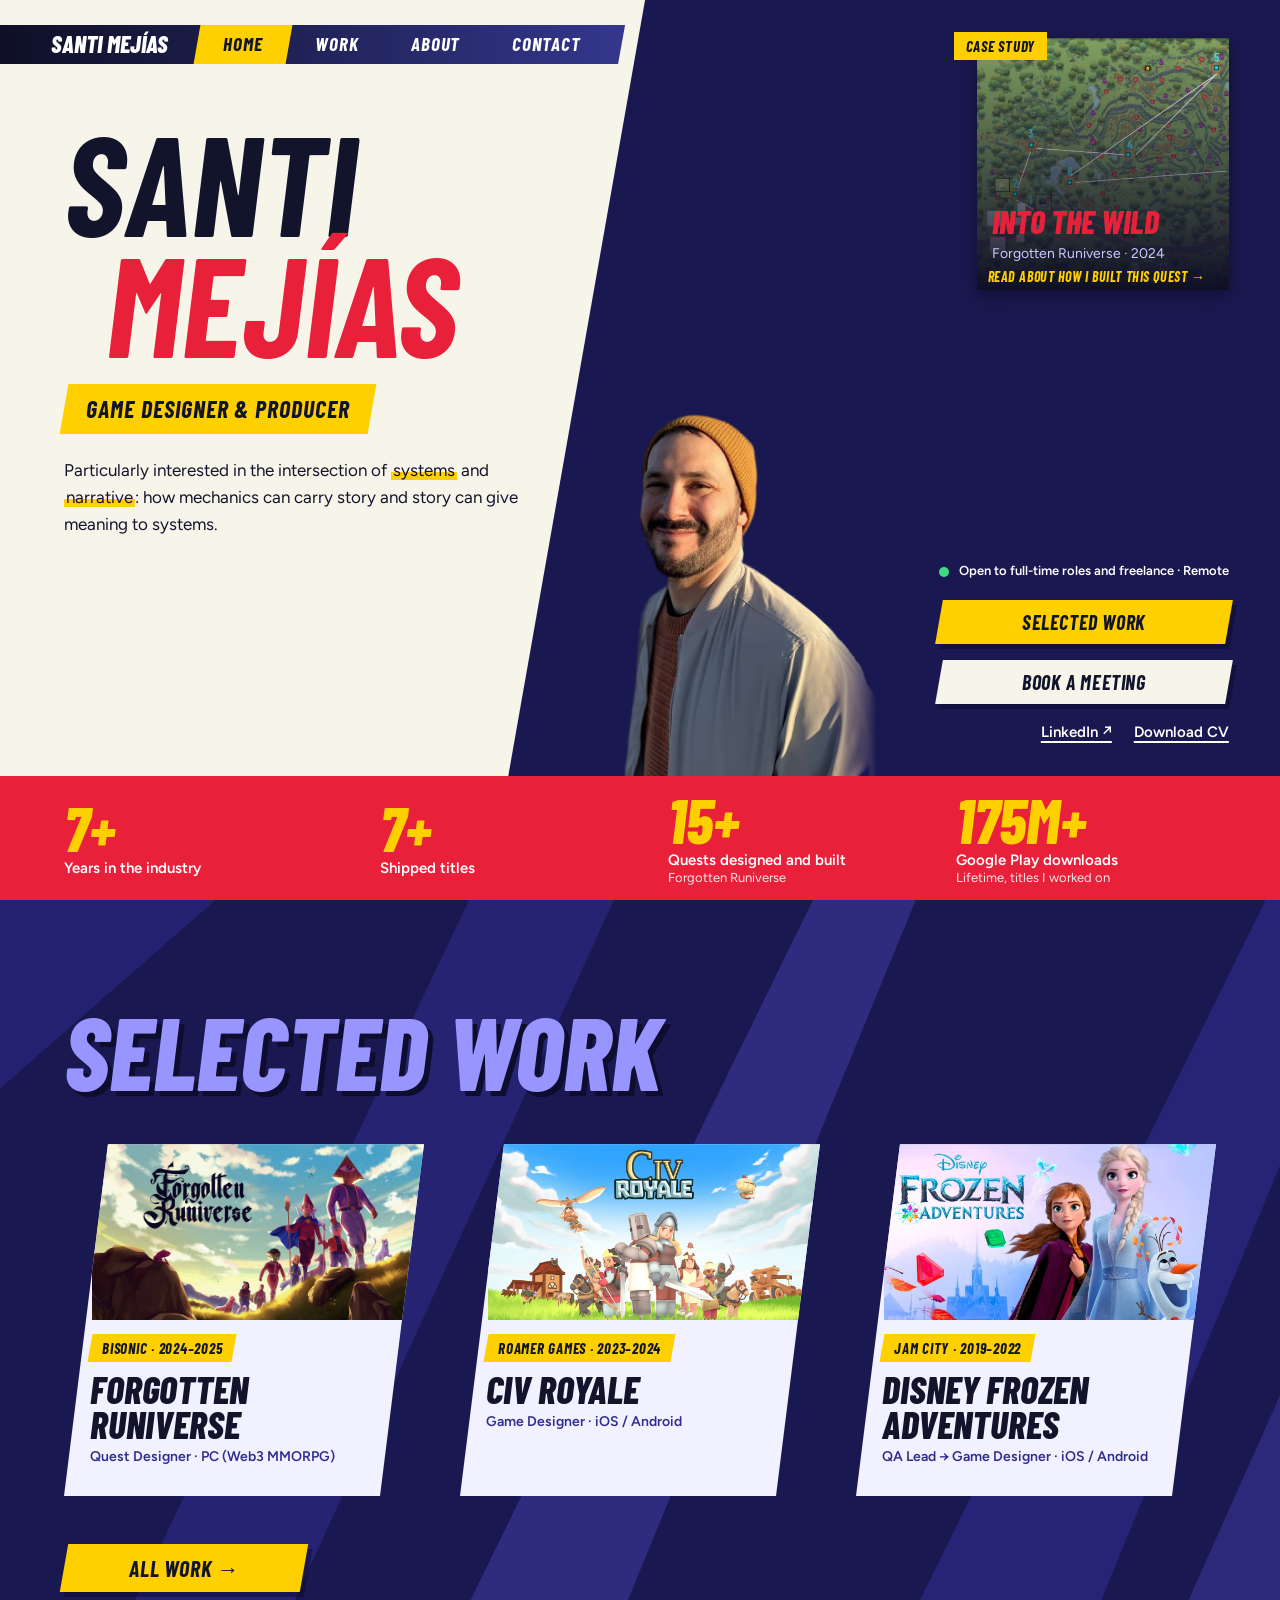
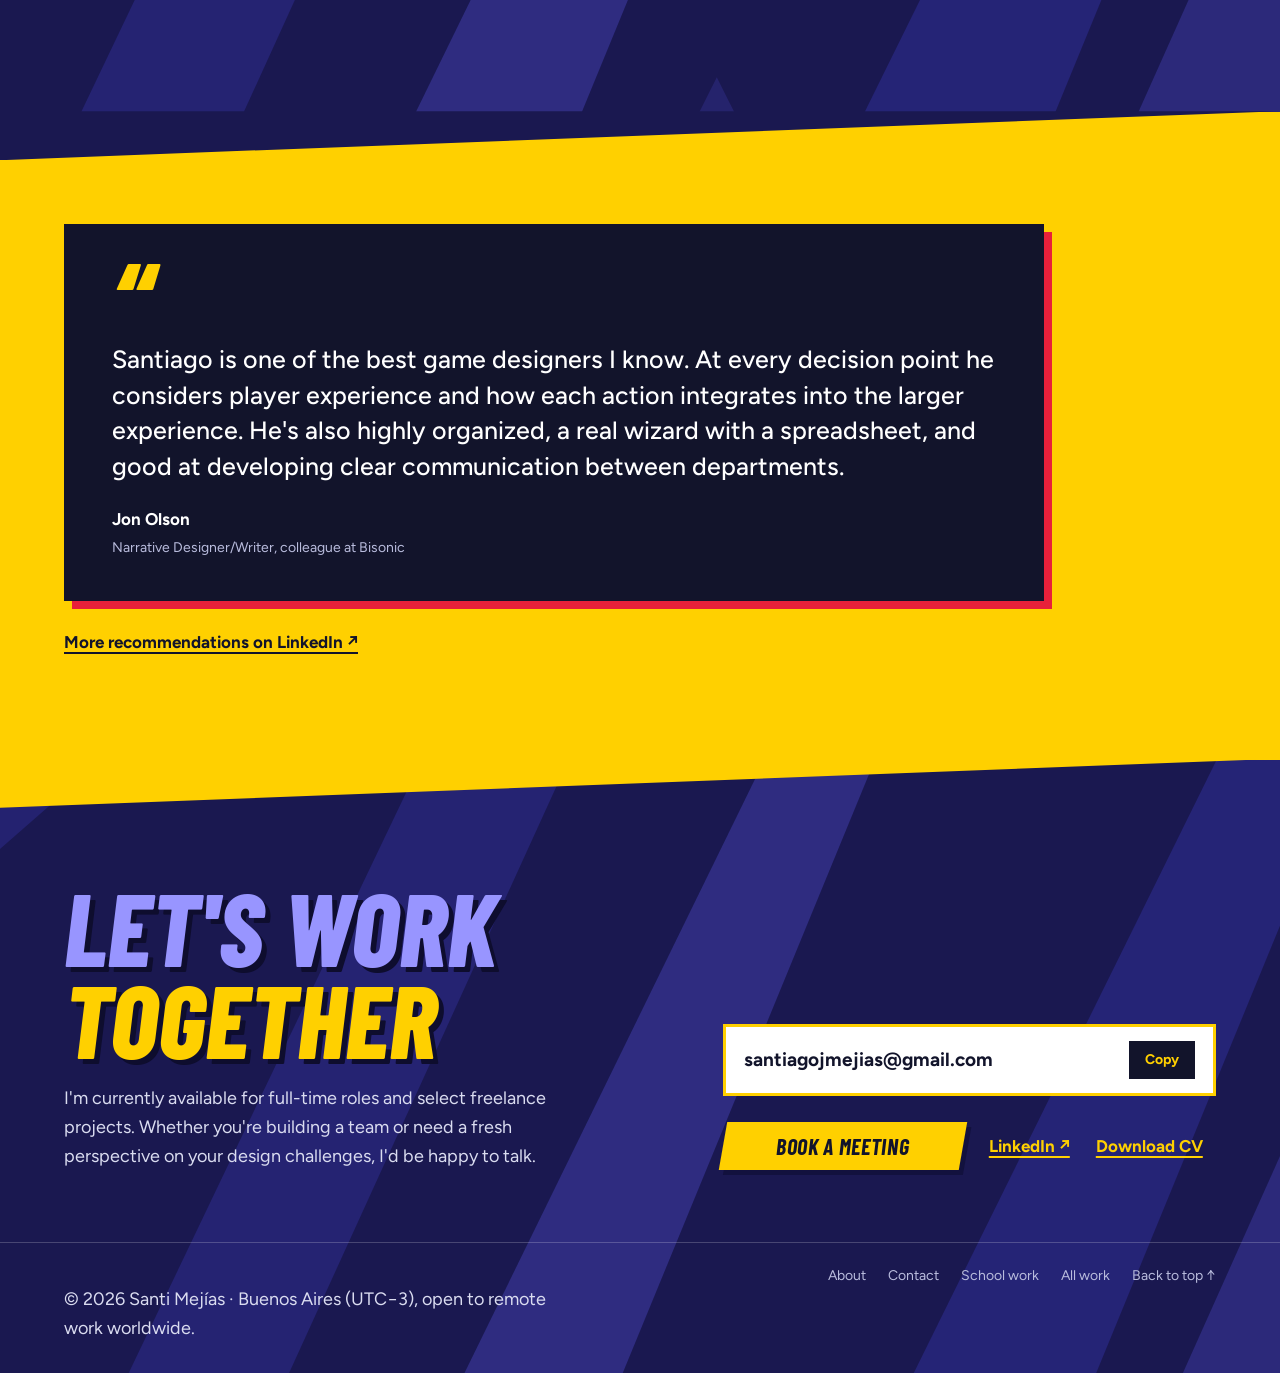
==== index.html @ 44732221 "Foto nueva en el hero, feedback al click, reveals de scroll y hover del event card Co-Authored-By: C" ====
<!doctype html>
<html lang="en">
<head>
<meta charset="utf-8">
<meta name="viewport" content="width=device-width, initial-scale=1, viewport-fit=cover">
<title>Santi Mejías | Game Designer &amp; Producer</title>
<meta name="description" content="Santiago Mejías is a game designer and producer with 7+ years and 7+ shipped titles across mobile F2P, MMORPGs and licensed IP. Systems, narrative and quest design.">
<meta name="theme-color" content="#1A1850">
<meta property="og:type" content="website">
<meta property="og:title" content="Santi Mejías | Game Designer &amp; Producer">
<meta property="og:description" content="Santiago Mejías is a game designer and producer with 7+ years and 7+ shipped titles across mobile F2P, MMORPGs and licensed IP. Systems, narrative and quest design.">
<meta name="twitter:card" content="summary">
<link rel="icon" href="assets/favicon.svg" type="image/svg+xml">
<link rel="preconnect" href="https://fonts.googleapis.com">
<link rel="preconnect" href="https://fonts.gstatic.com" crossorigin>
<link rel="stylesheet" href="https://fonts.googleapis.com/css2?family=Barlow+Condensed:ital,wght@1,700;1,800&family=Figtree:wght@400..700&display=swap">
<link rel="stylesheet" href="assets/css/rivals.css">
</head>
<body id="top">
<a class="skip" href="#main">Skip to content</a>

<header class="top">
  <a class="brand" href="#top" aria-label="Santi Mejías, home">Santi Mejías</a>
  <nav aria-label="Main">
    <ul>
      <li><a class="tab is-active" href="#top" data-sec="top">Home</a></li>
      <li><a class="tab" href="#work" data-sec="work">Work</a></li>
      <li><a class="tab" href="about.html">About</a></li>
      <li><a class="tab" href="#hire" data-sec="hire">Contact</a></li>
    </ul>
  </nav>
</header>

<main id="main">

  <section class="hero" aria-labelledby="hero-title">
    <div class="hero-right">
      <img class="hero-photo" src="assets/img/santi-cutout.webp" width="564" height="926" alt="Portrait of Santiago Mejías">
      <a class="event" href="into-the-wild.html">
        <span class="event-in">
          <img src="assets/img/web/itw-map.webp" alt="" loading="lazy" decoding="async">
          <span class="event-body">
            <b>Into the Wild</b>
            <small>Forgotten Runiverse&nbsp;· 2024</small>
            <em>Read about how I built this quest <span class="arr">→</span></em>
          </span>
        </span>
        <span class="event-tag">Case study</span>
      </a>
    </div>

    <div class="hero-left">
      <h1 id="hero-title" class="display"><span class="l1">Santi</span><span class="l2">Mejías</span></h1>
      <p class="role">Game Designer &amp; Producer</p>
      <p class="lede">Particularly interested in the intersection of <mark>systems</mark> and <mark>narrative</mark>: how mechanics can carry story and story can give meaning to systems.</p>

    </div>


    <div class="hero-cta">
      <p class="avail"><i aria-hidden="true"></i><span>Open to full-time roles and freelance&nbsp;· Remote</span></p>
      <a class="btn" href="#work">Selected work</a>
      <a class="btn btn--light" href="https://calendar.app.google/2KfUpY6mjVkL8NZu5" target="_blank" rel="noopener">Book a meeting</a>
      <div class="links">
        <a href="https://www.linkedin.com/in/santiago-javier-mejias-/" target="_blank" rel="noopener">LinkedIn ↗</a>
        <a href="assets/Santiago-Mejias-CV.pdf">Download CV</a>
      </div>
    </div>

    <div class="stats">
      <ul>
        <li><b>7+</b><span>Years in the industry</span></li>
        <li><b>7+</b><span>Shipped titles</span></li>
        <li><b>15+</b><span>Quests designed and built</span><small>Forgotten Runiverse</small></li>
        <li><b>175M+</b><span>Google Play downloads</span><small>Lifetime, titles I worked on</small></li>
      </ul>
    </div>
  </section>

  <section class="work" id="work" aria-labelledby="work-title">
    <div class="wrap">
      <h2 id="work-title" class="display">Selected work</h2>

      <ul class="cards">
        <li>
          <a class="wcard" href="forgotten-runiverse.html">
            <span class="wcard-in">
              <img src="assets/img/web/fr-cover.webp" alt="Forgotten Runiverse key art" loading="lazy" decoding="async">
              <span class="wcard-body">
                <span class="chip">Bisonic&nbsp;· 2024–2025</span>
                <h3>Forgotten Runiverse</h3>
                <span class="role-line">Quest Designer&nbsp;· PC (Web3 MMORPG)</span>
              </span>
            </span>
          </a>
        </li>
        <li>
          <a class="wcard" href="civ-royale.html">
            <span class="wcard-in">
              <img src="assets/img/web/cr-cover.webp" alt="Civ Royale key art" loading="lazy" decoding="async">
              <span class="wcard-body">
                <span class="chip">Roamer Games&nbsp;· 2023–2024</span>
                <h3>Civ Royale</h3>
                <span class="role-line">Game Designer&nbsp;· iOS / Android</span>
              </span>
            </span>
          </a>
        </li>
        <li>
          <a class="wcard" href="frozen-adventures.html">
            <span class="wcard-in">
              <img src="assets/img/web/fa-cover.webp" alt="Disney Frozen Adventures key art" loading="lazy" decoding="async">
              <span class="wcard-body">
                <span class="chip">Jam City&nbsp;· 2019–2022</span>
                <h3>Disney Frozen Adventures</h3>
                <span class="role-line">QA Lead → Game Designer&nbsp;· iOS / Android</span>
              </span>
            </span>
          </a>
        </li>
      </ul>

      <div class="work-foot">
        <a class="btn" href="timeline.html">All work →</a>
      </div>
    </div>
  </section>

  <section class="voices wedge" id="testimonials" aria-label="What teammates say">
    <div class="wrap">
      <figure class="quote">
        <blockquote>Santiago is one of the best game designers I know. At every decision point he considers player experience and how each action integrates into the larger experience. He's also highly organized, a real wizard with a spreadsheet, and good at developing clear communication between departments.</blockquote>
        <figcaption><b>Jon Olson</b><span>Narrative Designer/Writer, colleague at Bisonic</span></figcaption>
      </figure>
      <p class="quotes-foot"><a class="link" href="https://www.linkedin.com/in/santiago-javier-mejias-/details/recommendations/?detailScreenTabIndex=0" target="_blank" rel="noopener">More recommendations on LinkedIn ↗</a></p>
    </div>
  </section>

  <section class="contact wedge" id="hire" aria-labelledby="hire-title">
    <div class="wrap contact-grid">
      <div>
        <h2 id="hire-title" class="display">Let's work <span>together</span></h2>
        <p>I'm currently available for full-time roles and select freelance projects. Whether you're building a team or need a fresh perspective on your design challenges, I'd be happy to talk.</p>
      </div>
      <div>
        <div class="email-box"><a class="email-addr" href="mailto:santiagojmejias@gmail.com">santiagojmejias@gmail.com</a><button type="button" data-copy="santiagojmejias@gmail.com">Copy</button></div>
        <div class="row">
          <a class="btn" href="https://calendar.app.google/2KfUpY6mjVkL8NZu5" target="_blank" rel="noopener">Book a meeting</a>
          <a class="link" href="https://www.linkedin.com/in/santiago-javier-mejias-/" target="_blank" rel="noopener">LinkedIn ↗</a>
          <a class="link" href="assets/Santiago-Mejias-CV.pdf">Download CV</a>
        </div>
      </div>
    </div>
    <footer class="foot">
      <div class="wrap">
        <p>© 2026 Santi Mejías&nbsp;· Buenos Aires (UTC−3), open to remote work worldwide.</p>
        <ul>
          <li><a href="about.html">About</a></li>
          <li><a href="contact.html">Contact</a></li>
          <li><a href="school-work.html">School work</a></li>
          <li><a href="timeline.html">All work</a></li>
          <li><a href="#top">Back to top ↑</a></li>
        </ul>
      </div>
    </footer>
  </section>

</main>
<script src="assets/js/rivals.js" defer></script>
</body>
</html>
---- assets/css/rivals.css ----
/* Home "rivals" v2: crema y azul noche separados por una diagonal, rojo y amarillo como acentos.
   Barlow Condensed (itálica, 700/800) para display, Figtree para texto. */
:root{
  --cream:#F7F4EA;
  --paper:#FFFFFF;
  --ink:#12142B;
  --ink-2:#4A4D68;
  --bar:#0E0F26;
  --night:#1A1850;
  --indigo:#2E2C8F;
  --violet:#5B57E6;
  --violet-soft:#9895FF;
  --lilac:#F2F1FF;
  --red:#E8203A;
  --yellow:#FFD000;
  --slash:-10deg;
  --t:0.1763;
  --hero-h:clamp(640px,100svh,940px);
  --band-h:124px;
  --pad-x:max(48px,5vw);
  --f-display:"Barlow Condensed","Arial Narrow",Impact,sans-serif;
  --f-body:"Figtree",system-ui,-apple-system,"Segoe UI",sans-serif;
  --shards:url("../img/shards.svg");
}
*,*::before,*::after{box-sizing:border-box}
html{scroll-behavior:smooth;scroll-padding-top:84px}
body{margin:0;background:var(--cream);color:var(--ink);font-family:var(--f-body);font-size:17px;line-height:1.6;-webkit-font-smoothing:antialiased;overflow-x:hidden}
img{max-width:100%;display:block}
a{color:inherit}
.skip{position:absolute;left:-999px;top:8px;background:var(--ink);color:#fff;padding:8px 14px;z-index:100}
.skip:focus{left:8px}
:focus-visible{outline:3px solid var(--violet);outline-offset:3px}
.wrap{width:100%;max-width:1200px;margin:0 auto;padding:0 24px}
.display{font-family:var(--f-display);font-style:italic;text-transform:uppercase;margin:0}

/* Buttons: upright text on a slanted plate */
.btn{position:relative;isolation:isolate;display:inline-flex;align-items:center;justify-content:center;gap:8px;min-width:240px;padding:13px 30px;font-family:var(--f-display);font-style:italic;font-weight:700;font-size:22px;letter-spacing:.03em;text-transform:uppercase;text-decoration:none;color:var(--ink);line-height:1;transition:transform .15s ease}
.btn::before{content:"";position:absolute;inset:0;z-index:-1;background:var(--yellow);transform:skewX(var(--slash));box-shadow:5px 5px 0 rgba(10,10,40,.45);transition:background .15s ease,box-shadow .08s ease}
.btn:hover{transform:translate(-2px,-2px)}
.btn:active{transform:translate(4px,4px);transition-duration:.05s}
.btn:active::before{box-shadow:1px 1px 0 rgba(10,10,40,.45)}
.btn--light::before{background:var(--cream)}
.btn--ink{color:var(--yellow)}
.btn--ink::before{background:var(--ink)}

/* Top bar */
.top{transition:top .25s ease,height .25s ease;position:fixed;top:25px;left:0;z-index:60;height:39px;width:calc(38vw + var(--t)*var(--hero-h) - 20px);min-width:560px;display:flex;align-items:stretch;gap:12px;background:linear-gradient(90deg,var(--bar),#34378C);padding:0 18px 0 max(24px,4vw);clip-path:polygon(0 0,100% 0,calc(100% - 7px) 100%,0 100%)}
.brand{display:flex;align-items:center;font-family:var(--f-display);font-style:italic;font-weight:800;font-size:24px;text-transform:uppercase;color:#fff;text-decoration:none;white-space:nowrap;margin-right:auto}
.top nav{display:flex;align-items:stretch}
.top ul{display:flex;align-items:stretch;list-style:none;margin:0;padding:0}
.tab{position:relative;isolation:isolate;display:flex;align-items:center;height:100%;padding:0 26px;font-family:var(--f-display);font-style:italic;font-weight:700;font-size:19px;letter-spacing:.05em;text-transform:uppercase;color:#fff;text-decoration:none}
.tab::before{content:"";position:absolute;inset:0;z-index:-1;background:transparent;transform:skewX(var(--slash));transition:background .15s ease}
.tab:hover::before{background:rgba(255,255,255,.16)}
.tab.is-active{color:var(--ink)}
.tab.is-active::before{background:var(--yellow)}

/* Hero */
.hero{position:relative;min-height:var(--hero-h);overflow:hidden;background:var(--cream);isolation:isolate}
.hero-right{position:absolute;inset:0;z-index:0;background:var(--night);clip-path:polygon(calc(38% + var(--t)*var(--hero-h)) 0,100% 0,100% 100%,38% 100%)}
.hero-photo{position:absolute;left:48.8%;bottom:calc(var(--band-h) - 60px);height:min(69%,680px);width:auto;max-width:none;-webkit-mask-image:linear-gradient(90deg,#000 80%,transparent);mask-image:linear-gradient(90deg,#000 80%,transparent)}
.hero-left{position:relative;z-index:2;width:min(640px,44vw);padding:120px 0 calc(var(--band-h) + 32px) var(--pad-x)}
.hero h1{font-weight:700;font-size:clamp(88px,11vw,176px);line-height:.86}
.hero h1 span{display:block}
.hero h1 .l1{color:var(--ink)}
.hero h1 .l2{color:var(--red);padding-left:.3em}
.role{position:relative;isolation:isolate;display:inline-block;margin:22px 0 22px;padding:6px 22px;font-family:var(--f-display);font-style:italic;font-weight:700;font-size:24px;letter-spacing:.04em;text-transform:uppercase;color:var(--ink)}
.role::before{content:"";position:absolute;inset:0;z-index:-1;background:var(--yellow);transform:skewX(var(--slash))}
.lede{max-width:470px;margin:0 0 14px}
.lede strong{font-weight:700}
mark{background:linear-gradient(transparent 60%,var(--yellow) 60%);color:inherit;padding:0 2px}

.hero-cta{position:absolute;z-index:3;right:max(32px,4vw);bottom:calc(var(--band-h) + 32px);display:flex;flex-direction:column;align-items:flex-end;gap:16px;width:max-content;max-width:340px;color:#fff}
.avail{display:flex;align-items:center;gap:10px;margin:0 0 2px;font-size:14px;font-weight:600;text-align:right}
.avail i{width:10px;height:10px;border-radius:50%;background:#3DDC84;flex:none}
.hero-cta .links{display:flex;gap:22px;font-weight:600;font-size:15px}
.hero-cta .links a{text-decoration:underline;text-underline-offset:4px;text-decoration-thickness:2px}
.hero-cta .links a:hover{color:var(--yellow)}

/* Case study as an event card: square, full-bleed image; yellow outline only on hover, focus and click (same as the work cards) */
.event{position:absolute;top:38px;right:max(32px,4vw);width:clamp(250px,19.7vw,320px);aspect-ratio:1;display:block;color:#fff;text-decoration:none;transition:transform .15s ease}
.event::before{content:"";position:absolute;inset:-4px;background:var(--yellow);opacity:0;transition:opacity .15s ease}
.event:hover,.event:focus-visible{transform:translateY(-6px)}
.event:active{transform:translateY(-3px)}
.event:hover::before,.event:focus-visible::before,.event:active::before{opacity:1}
.event-in{position:absolute;inset:0;display:block;overflow:hidden;background:var(--bar);box-shadow:0 6px 18px rgba(0,0,0,.35)}
.event-in img{position:absolute;inset:0;width:100%;height:100%;object-fit:cover;transition:transform .6s cubic-bezier(.2,.8,.2,1)}
.event:hover .event-in img,.event:focus-visible .event-in img{transform:scale(1.07)}
.event .arr{display:inline-block;transition:transform .2s ease}
.event:hover .arr,.event:focus-visible .arr{transform:translateX(5px)}
.event-in::after{content:"";position:absolute;inset:0;background:linear-gradient(180deg,rgba(52,55,140,0) 0%,var(--bar) 100%)}
.event-tag{position:absolute;z-index:2;left:-23px;top:-6px;padding:2px 12px;background:var(--yellow);color:var(--ink);font-family:var(--f-display);font-style:italic;font-weight:700;font-size:15px;letter-spacing:.05em;line-height:24px;text-transform:uppercase}
.event-body{position:absolute;z-index:1;left:0;right:0;bottom:4px;display:block;padding:0 15px}
.event-body b{display:block;font-family:var(--f-display);font-style:italic;font-weight:800;font-size:36px;line-height:.95;text-transform:uppercase;color:var(--red);white-space:nowrap;font-size:clamp(30px,2.5vw,36px)}
.event-body small{display:block;margin-top:6px;font-size:14px;color:#C9C8FF}
.event-body em{display:block;margin:4px 0 0 -4px;font-family:var(--f-display);font-style:italic;font-weight:700;font-size:clamp(13px,1.1vw,16px);line-height:1.2;letter-spacing:.04em;text-transform:uppercase;color:var(--yellow)}

/* Stats band */
.stats{position:absolute;left:0;right:0;bottom:0;z-index:4;height:var(--band-h);background:var(--red);color:#fff}
.stats ul{list-style:none;margin:0;padding:0 var(--pad-x);height:100%;display:grid;grid-template-columns:repeat(4,minmax(0,1fr))}
.stats li{position:relative;display:flex;flex-direction:column;justify-content:center;padding-left:28px}
.stats li:first-child{padding-left:0}
.stats b{font-family:var(--f-display);font-style:italic;font-weight:800;font-size:62px;line-height:.95;color:var(--yellow)}
.stats span{font-weight:600;font-size:15px;line-height:1.25;margin-top:2px}
.stats small{font-size:13px;opacity:.88;line-height:1.2}

/* Selected work */
.work{position:relative;background:var(--night) var(--shards) center/cover no-repeat;padding:104px 0 120px;color:#fff}
.work h2,.contact h2{font-weight:800;font-size:clamp(60px,8vw,112px);line-height:.9;color:var(--violet-soft);text-shadow:5px 5px 0 #0E0D2E}
.cards{display:grid;grid-template-columns:repeat(3,minmax(0,1fr));gap:36px;margin:48px 0 0;padding:0;list-style:none}
.wcard{--sk:44px;position:relative;display:block;height:352px;color:var(--ink);text-decoration:none;transition:transform .15s ease}
.wcard::before{content:"";position:absolute;inset:-4px;background:var(--yellow);opacity:0;transition:opacity .15s ease;clip-path:polygon(var(--sk) 0,100% 0,calc(100% - var(--sk)) 100%,0 100%)}
.wcard:hover,.wcard:focus-visible{transform:translateY(-6px)}
.wcard:hover::before,.wcard:focus-visible::before{opacity:1}
.wcard-in{position:relative;display:flex;flex-direction:column;height:100%;background:var(--lilac);clip-path:polygon(var(--sk) 0,100% 0,calc(100% - var(--sk)) 100%,0 100%)}
.wcard img{width:calc(100% - 28px);margin-left:28px;height:176px;object-fit:cover;flex:none}
.wcard-body{display:flex;flex-direction:column;gap:6px;padding:14px calc(var(--sk) + 10px) 18px 26px}
.chip{align-self:flex-start;position:relative;isolation:isolate;padding:2px 12px;font-family:var(--f-display);font-style:italic;font-weight:700;font-size:15px;letter-spacing:.05em;text-transform:uppercase;color:var(--ink)}
.chip::before{content:"";position:absolute;inset:0;z-index:-1;background:var(--yellow);transform:skewX(var(--slash))}
.wcard h3{font-family:var(--f-display);font-style:italic;font-weight:800;font-size:38px;line-height:.92;text-transform:uppercase;margin:4px 0 0}
.wcard .role-line{margin:0;font-size:14px;font-weight:600;color:var(--indigo);line-height:1.3}
.work-foot{margin-top:48px;display:flex;flex-wrap:wrap;align-items:center;gap:18px 28px}
.work-foot .note{margin:0;color:#C9C8FF;font-size:15px}

/* Testimonial */
.voices{position:relative;background:var(--yellow);padding:112px 0 104px}
.voices::before{content:"";position:absolute;top:-1px;left:0;right:0;height:49px;background:var(--night);clip-path:polygon(0 0,100% 0,0 100%)}
.quote{margin:0;max-width:980px;background:var(--ink);color:#fff;padding:40px 48px;box-shadow:8px 8px 0 var(--red)}
.quote blockquote{margin:0;font-size:25px;line-height:1.42;font-weight:500}
.quote blockquote::before{content:"\201C";display:block;font-family:var(--f-display);font-style:italic;font-weight:800;font-size:110px;line-height:.6;color:var(--yellow);margin-bottom:12px}
.quote figcaption{margin-top:22px}
.quote figcaption b{display:block}
.quote figcaption span{font-size:14px;color:#B9BCDD}
.quotes-foot{margin:28px 0 0}
.link{font-weight:700;text-decoration:underline;text-underline-offset:4px;text-decoration-thickness:2px}

/* Contact */
.contact{position:relative;background:var(--night) var(--shards) center/cover no-repeat;color:#fff;padding:120px 0 0}
.contact::before{content:"";position:absolute;top:-1px;left:0;right:0;height:49px;background:var(--yellow);clip-path:polygon(0 0,100% 0,0 100%)}
.contact-grid{display:grid;grid-template-columns:minmax(0,1.1fr) minmax(0,.9fr);gap:56px;align-items:end;padding-bottom:72px}
.contact h2 span{color:var(--yellow)}
.contact p{margin:20px 0 0;max-width:520px;font-size:18px;color:#DADCF0}
.email-box{display:flex;flex-wrap:wrap;align-items:center;gap:10px 14px;background:var(--paper);color:var(--ink);padding:14px 18px;border:3px solid var(--yellow);margin:0 0 26px}
.email-box a{font-weight:700;font-size:19px;text-decoration:none;word-break:break-all}
.email-box button{margin-left:auto;font:inherit;font-weight:700;font-size:14px;background:var(--ink);color:var(--yellow);border:0;padding:8px 16px;cursor:pointer}
.row{display:flex;flex-wrap:wrap;align-items:center;gap:16px 26px}
.contact .link{color:var(--yellow)}
.foot{border-top:1px solid rgba(255,255,255,.2);padding:22px 0 30px;font-size:14px;color:#B9BCDD}
.foot .wrap{display:flex;flex-wrap:wrap;justify-content:space-between;gap:10px 28px}
.foot ul{display:flex;flex-wrap:wrap;gap:6px 22px;list-style:none;margin:0;padding:0}
.foot a{text-decoration:none}.foot a:hover{color:var(--yellow)}

/* Short screens */
@media (max-height:780px) and (min-width:901px){
  :root{--band-h:108px}
  .hero h1{font-size:clamp(80px,9.6vw,140px)}
  .hero-left{padding-top:104px}
  .role{margin:16px 0}
  .lede{font-size:16px;margin-bottom:10px}
  .stats b{font-size:52px}
}

/* Medium desktop: keep the photo clear of the button stack */
@media (max-width:1320px) and (min-width:901px){
  .hero-photo{left:48.4%;height:min(47%,470px)}
  .hero-cta{max-width:290px}
  .hero-cta .btn{min-width:0;width:100%;font-size:20px;padding:12px 22px}
  .avail{font-size:13px;white-space:nowrap}
}

/* Tablet and phone */
@media (max-width:1100px) and (min-width:901px){
  .wcard h3{font-size:32px}
  .top{min-width:0}
  .tab{padding:0 16px}
}
@media (max-width:900px){
  body{font-size:16px}
  .top{top:0;width:100%;min-width:0;height:44px;clip-path:none;padding:0 12px 0 16px}
  .brand{font-size:21px}
  .tab{padding:0 12px;font-size:16px}
  .hero{min-height:0;display:flex;flex-direction:column}
  .hero-left{order:1;width:auto;padding:84px 20px 30px}
  .hero h1{font-size:clamp(76px,23vw,150px)}
  .role{font-size:21px;margin:18px 0}
  .hero-cta{position:static;order:2;align-items:stretch;padding:0 20px 40px;max-width:none;width:100%;color:var(--ink)}
  .hero-cta .btn{width:100%}
  .avail{text-align:left;margin:4px 0 0}
  .hero-cta .links a:hover{color:var(--indigo)}
  .hero-right{order:3;position:relative;inset:auto;margin-top:-26px;padding:72px 20px 0;display:flex;flex-direction:column;align-items:center;clip-path:polygon(0 38px,100% 0,100% 100%,0 100%)}
  .event{position:relative;top:auto;right:auto;width:min(100%,340px);order:1;margin-left:23px}
  .hero-photo{position:relative;left:auto;bottom:auto;height:min(360px,86vw);margin-top:26px;order:2}
  .stats{order:4;position:relative;height:auto}
  .stats ul{grid-template-columns:repeat(2,minmax(0,1fr));padding:8px 20px;gap:0}
  .stats li{padding:16px 0 16px 20px}
  .stats li:nth-child(odd){padding-left:0}
  .stats b{font-size:48px}
  .work{padding:80px 0 88px}
  .cards{grid-template-columns:minmax(0,1fr);gap:30px}
  .wcard{--sk:36px;height:auto}
  .wcard-in{min-height:340px}
  .wcard h3{font-size:36px}
  .voices{padding:96px 0 88px}
  .quote{padding:30px 26px}
  .quote blockquote{font-size:20px}
  .contact{padding-top:96px}
  .contact-grid{grid-template-columns:minmax(0,1fr);gap:32px}
}
@media (max-width:560px){
  .wrap{padding:0 20px}
  .brand{font-size:19px}
  .tab{padding:0 9px;font-size:15px}
  .btn{font-size:20px}
}
/* Entrance: one short sequence on load. Backwards fill only, so hover transforms keep working and the page is complete if animation is off. */
@keyframes in-left{from{opacity:0;transform:translateX(-40px)}}
@keyframes in-up{from{opacity:0;transform:translateY(28px)}}
@keyframes in-right{from{opacity:0;transform:translateX(64px)}}
@keyframes in-bar{from{transform:translateX(-100%)}}
@keyframes in-band{from{transform:translateY(100%)}}
@keyframes in-plate{from{transform:skewX(var(--slash)) scaleX(0)}}
@keyframes in-fade{from{opacity:0}}
@keyframes in-panel{from{clip-path:polygon(100% 0,100% 0,100% 100%,100% 100%)}}
@media (prefers-reduced-motion:no-preference){
  .top{animation:in-bar .5s cubic-bezier(.2,.8,.2,1) backwards}
  .hero h1 .l1{animation:in-left .55s cubic-bezier(.2,.8,.2,1) .15s backwards}
  .hero h1 .l2{animation:in-left .55s cubic-bezier(.2,.8,.2,1) .27s backwards}
  .role{animation:in-fade .3s ease .5s backwards}
  .role::before{transform-origin:left center;animation:in-plate .45s cubic-bezier(.2,.8,.2,1) .42s backwards}
  .lede{animation:in-up .5s ease .62s backwards}
  .hero-photo{animation:in-up .7s cubic-bezier(.2,.8,.2,1) .35s backwards}
  .event{animation:in-right .6s cubic-bezier(.2,.8,.2,1) .6s backwards}
  .hero-cta{animation:in-up .5s ease .8s backwards}
  .stats{animation:in-band .55s cubic-bezier(.2,.8,.2,1) .45s backwards}
}
@media (prefers-reduced-motion:no-preference) and (min-width:901px){
  .hero-right{animation:in-panel .75s cubic-bezier(.2,.8,.2,1) .05s backwards}
}

/* Scroll behaviour (the .js class is only set when motion is allowed) */
@media (min-width:901px){
  .top.is-scrolled{top:10px;height:34px}
}
@keyframes wedge-in{from{transform:scaleX(0)}}
.js .reveal:not(.in),.js .reveal-h:not(.in){opacity:0}
.js .reveal.in{animation:in-up .6s cubic-bezier(.2,.8,.2,1) var(--d,0s) backwards}
.js .reveal-h.in{animation:in-left .6s cubic-bezier(.2,.8,.2,1) backwards}
.js .wedge::before{transform-origin:left center;transform:scaleX(0)}
.js .wedge.in::before{transform:none;animation:wedge-in .7s cubic-bezier(.2,.8,.2,1) backwards}
@media (prefers-reduced-motion:reduce){
  html{scroll-behavior:auto}
  *{transition:none!important}
  .btn:active{transform:none}
}
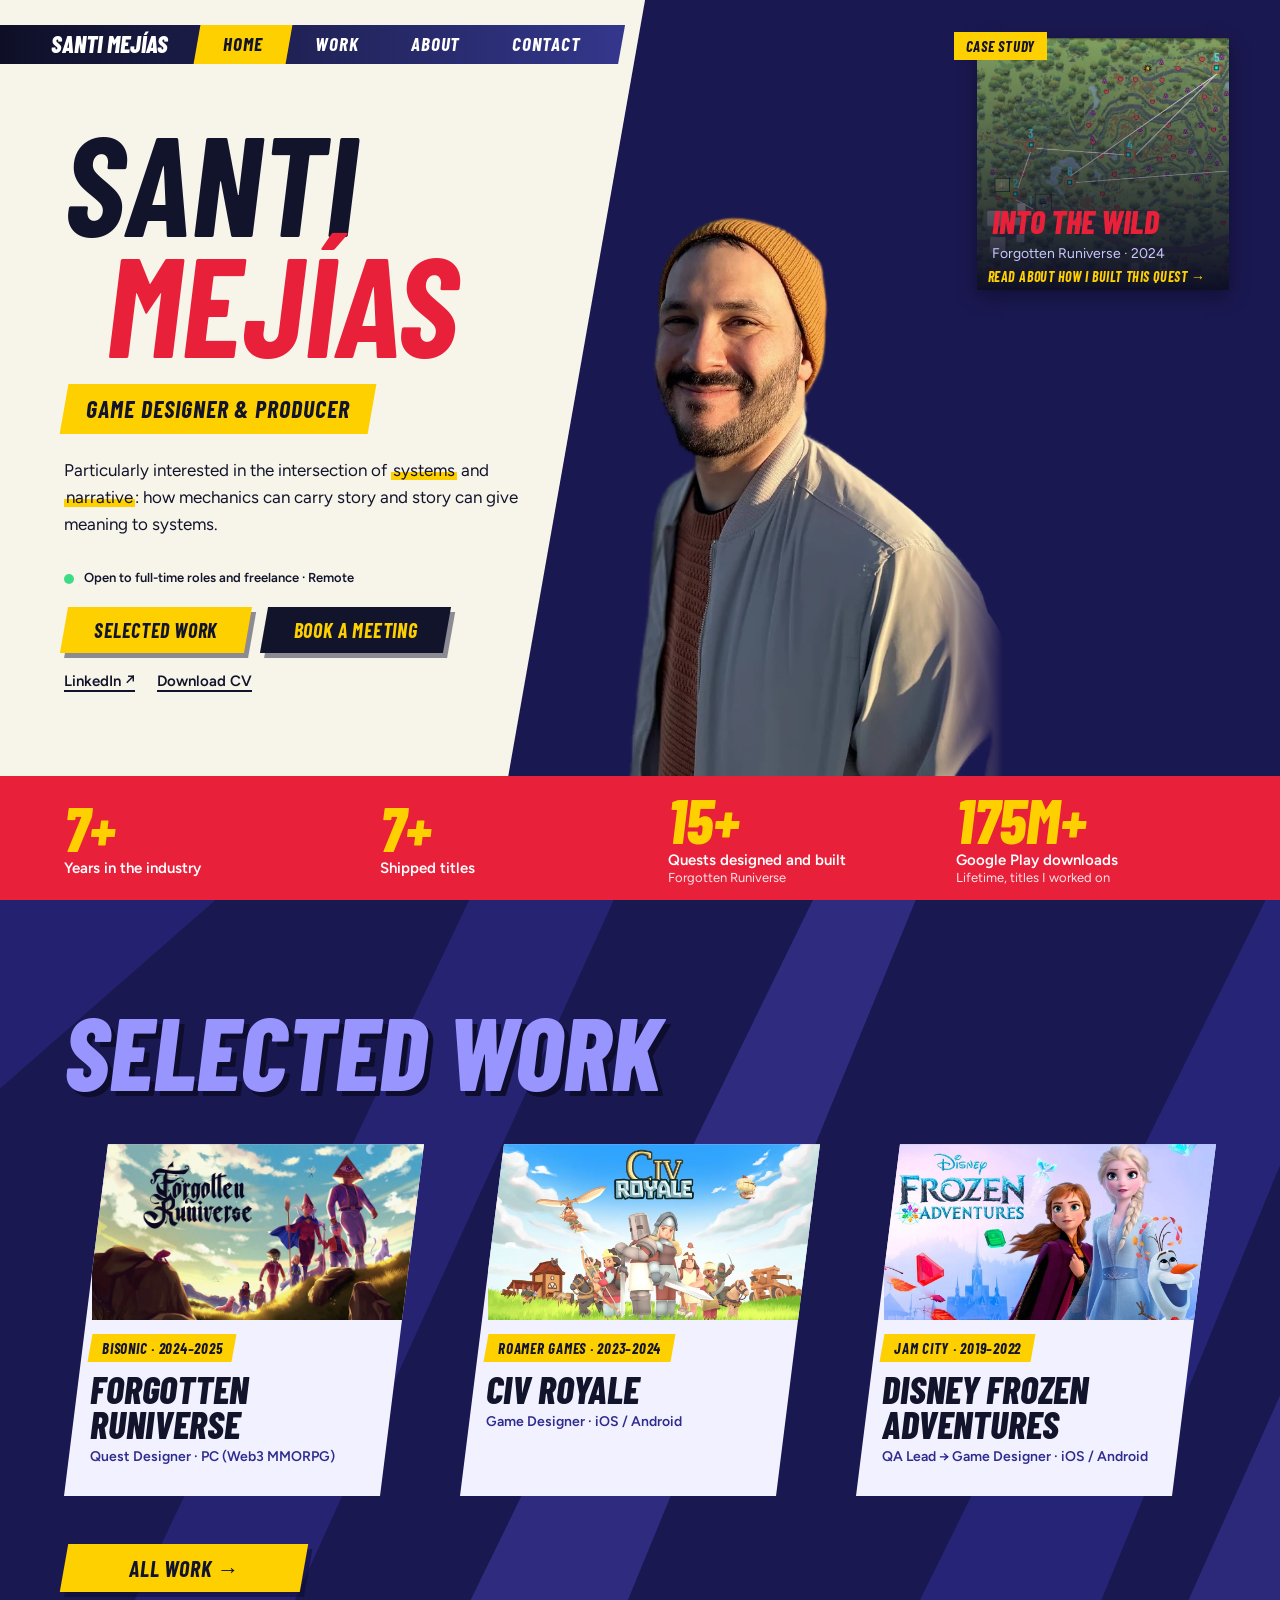
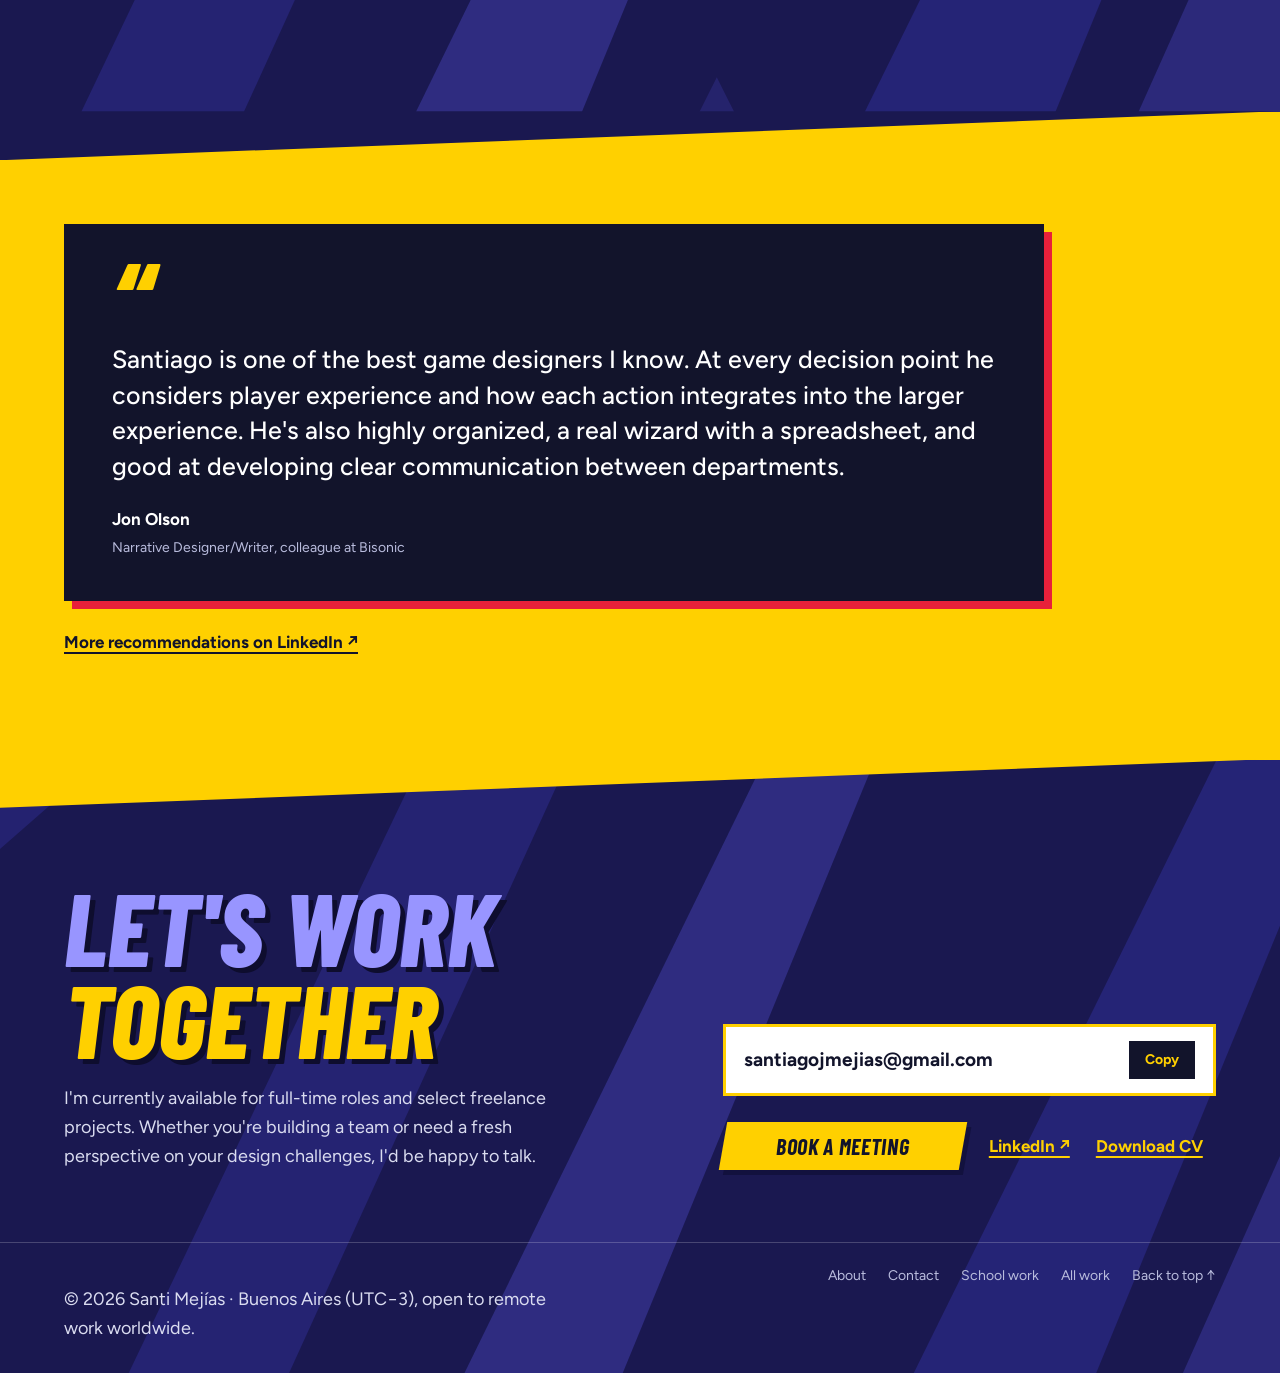
==== commit 433890c9: "Mover disponibilidad, botones y links al lado crema del hero Co-Authored-By: Claude Sonnet 5.5 <nore" ====
--- a/index.html
+++ b/index.html
@@ -54,18 +54,18 @@
       <p class="role">Game Designer &amp; Producer</p>
       <p class="lede">Particularly interested in the intersection of <mark>systems</mark> and <mark>narrative</mark>: how mechanics can carry story and story can give meaning to systems.</p>
 
+      <div class="hero-cta">
+        <p class="avail"><i aria-hidden="true"></i><span>Open to full-time roles and freelance&nbsp;· Remote</span></p>
+        <a class="btn" href="#work">Selected work</a>
+        <a class="btn btn--light" href="https://calendar.app.google/2KfUpY6mjVkL8NZu5" target="_blank" rel="noopener">Book a meeting</a>
+        <div class="links">
+          <a href="https://www.linkedin.com/in/santiago-javier-mejias-/" target="_blank" rel="noopener">LinkedIn ↗</a>
+          <a href="assets/Santiago-Mejias-CV.pdf">Download CV</a>
+        </div>
+      </div>
     </div>
 
 
-    <div class="hero-cta">
-      <p class="avail"><i aria-hidden="true"></i><span>Open to full-time roles and freelance&nbsp;· Remote</span></p>
-      <a class="btn" href="#work">Selected work</a>
-      <a class="btn btn--light" href="https://calendar.app.google/2KfUpY6mjVkL8NZu5" target="_blank" rel="noopener">Book a meeting</a>
-      <div class="links">
-        <a href="https://www.linkedin.com/in/santiago-javier-mejias-/" target="_blank" rel="noopener">LinkedIn ↗</a>
-        <a href="assets/Santiago-Mejias-CV.pdf">Download CV</a>
-      </div>
-    </div>
 
     <div class="stats">
       <ul>
--- a/assets/css/rivals.css
+++ b/assets/css/rivals.css
@@ -69,12 +69,15 @@
 .lede strong{font-weight:700}
 mark{background:linear-gradient(transparent 60%,var(--yellow) 60%);color:inherit;padding:0 2px}
 
-.hero-cta{position:absolute;z-index:3;right:max(32px,4vw);bottom:calc(var(--band-h) + 32px);display:flex;flex-direction:column;align-items:flex-end;gap:16px;width:max-content;max-width:340px;color:#fff}
-.avail{display:flex;align-items:center;gap:10px;margin:0 0 2px;font-size:14px;font-weight:600;text-align:right}
+.hero-cta{position:relative;z-index:3;margin-top:30px;display:grid;grid-template-columns:auto auto;justify-content:start;align-items:center;gap:16px;color:var(--ink)}
+.hero-cta .avail,.hero-cta .links{grid-column:1/-1}
+.hero-cta .btn{min-width:210px}
+@media (min-width:901px){.hero-cta .btn--light{color:var(--yellow)}.hero-cta .btn--light::before{background:var(--ink)}}
+.avail{display:flex;align-items:center;gap:10px;margin:0 0 2px;font-size:14px;font-weight:600}
 .avail i{width:10px;height:10px;border-radius:50%;background:#3DDC84;flex:none}
 .hero-cta .links{display:flex;gap:22px;font-weight:600;font-size:15px}
 .hero-cta .links a{text-decoration:underline;text-underline-offset:4px;text-decoration-thickness:2px}
-.hero-cta .links a:hover{color:var(--yellow)}
+.hero-cta .links a:hover{color:var(--indigo)}
 
 /* Case study as an event card: square, full-bleed image; yellow outline only on hover, focus and click (same as the work cards) */
 .event{position:absolute;top:38px;right:max(32px,4vw);width:clamp(250px,19.7vw,320px);aspect-ratio:1;display:block;color:#fff;text-decoration:none;transition:transform .15s ease}
@@ -150,8 +153,10 @@
 .foot a{text-decoration:none}.foot a:hover{color:var(--yellow)}
 
 /* Short screens */
-@media (max-height:780px) and (min-width:901px){
+@media (max-height:880px) and (min-width:901px){
   :root{--band-h:108px}
+  .hero-cta{margin-top:18px;gap:12px}
+  .hero-cta .btn{padding:11px 26px}
   .hero h1{font-size:clamp(80px,9.6vw,140px)}
   .hero-left{padding-top:104px}
   .role{margin:16px 0}
@@ -161,10 +166,12 @@
 
 /* Medium desktop: keep the photo clear of the button stack */
 @media (max-width:1320px) and (min-width:901px){
-  .hero-photo{left:48.4%;height:min(47%,470px)}
-  .hero-cta{max-width:290px}
-  .hero-cta .btn{min-width:0;width:100%;font-size:20px;padding:12px 22px}
+  .hero-cta .btn{min-width:0;font-size:20px}
   .avail{font-size:13px;white-space:nowrap}
+}
+@media (max-width:1200px) and (min-width:901px){
+  .hero-cta{grid-template-columns:auto;max-width:290px}
+  .hero-cta .btn{width:100%}
 }
 
 /* Tablet and phone */
@@ -179,13 +186,12 @@
   .brand{font-size:21px}
   .tab{padding:0 12px;font-size:16px}
   .hero{min-height:0;display:flex;flex-direction:column}
-  .hero-left{order:1;width:auto;padding:84px 20px 30px}
+  .hero-left{order:1;width:auto;padding:84px 20px 40px}
   .hero h1{font-size:clamp(76px,23vw,150px)}
   .role{font-size:21px;margin:18px 0}
-  .hero-cta{position:static;order:2;align-items:stretch;padding:0 20px 40px;max-width:none;width:100%;color:var(--ink)}
-  .hero-cta .btn{width:100%}
-  .avail{text-align:left;margin:4px 0 0}
-  .hero-cta .links a:hover{color:var(--indigo)}
+  .hero-cta{grid-template-columns:minmax(0,1fr);margin-top:26px}
+  .hero-cta .btn{width:100%;min-width:0}
+  .avail{margin:4px 0 0}
   .hero-right{order:3;position:relative;inset:auto;margin-top:-26px;padding:72px 20px 0;display:flex;flex-direction:column;align-items:center;clip-path:polygon(0 38px,100% 0,100% 100%,0 100%)}
   .event{position:relative;top:auto;right:auto;width:min(100%,340px);order:1;margin-left:23px}
   .hero-photo{position:relative;left:auto;bottom:auto;height:min(360px,86vw);margin-top:26px;order:2}
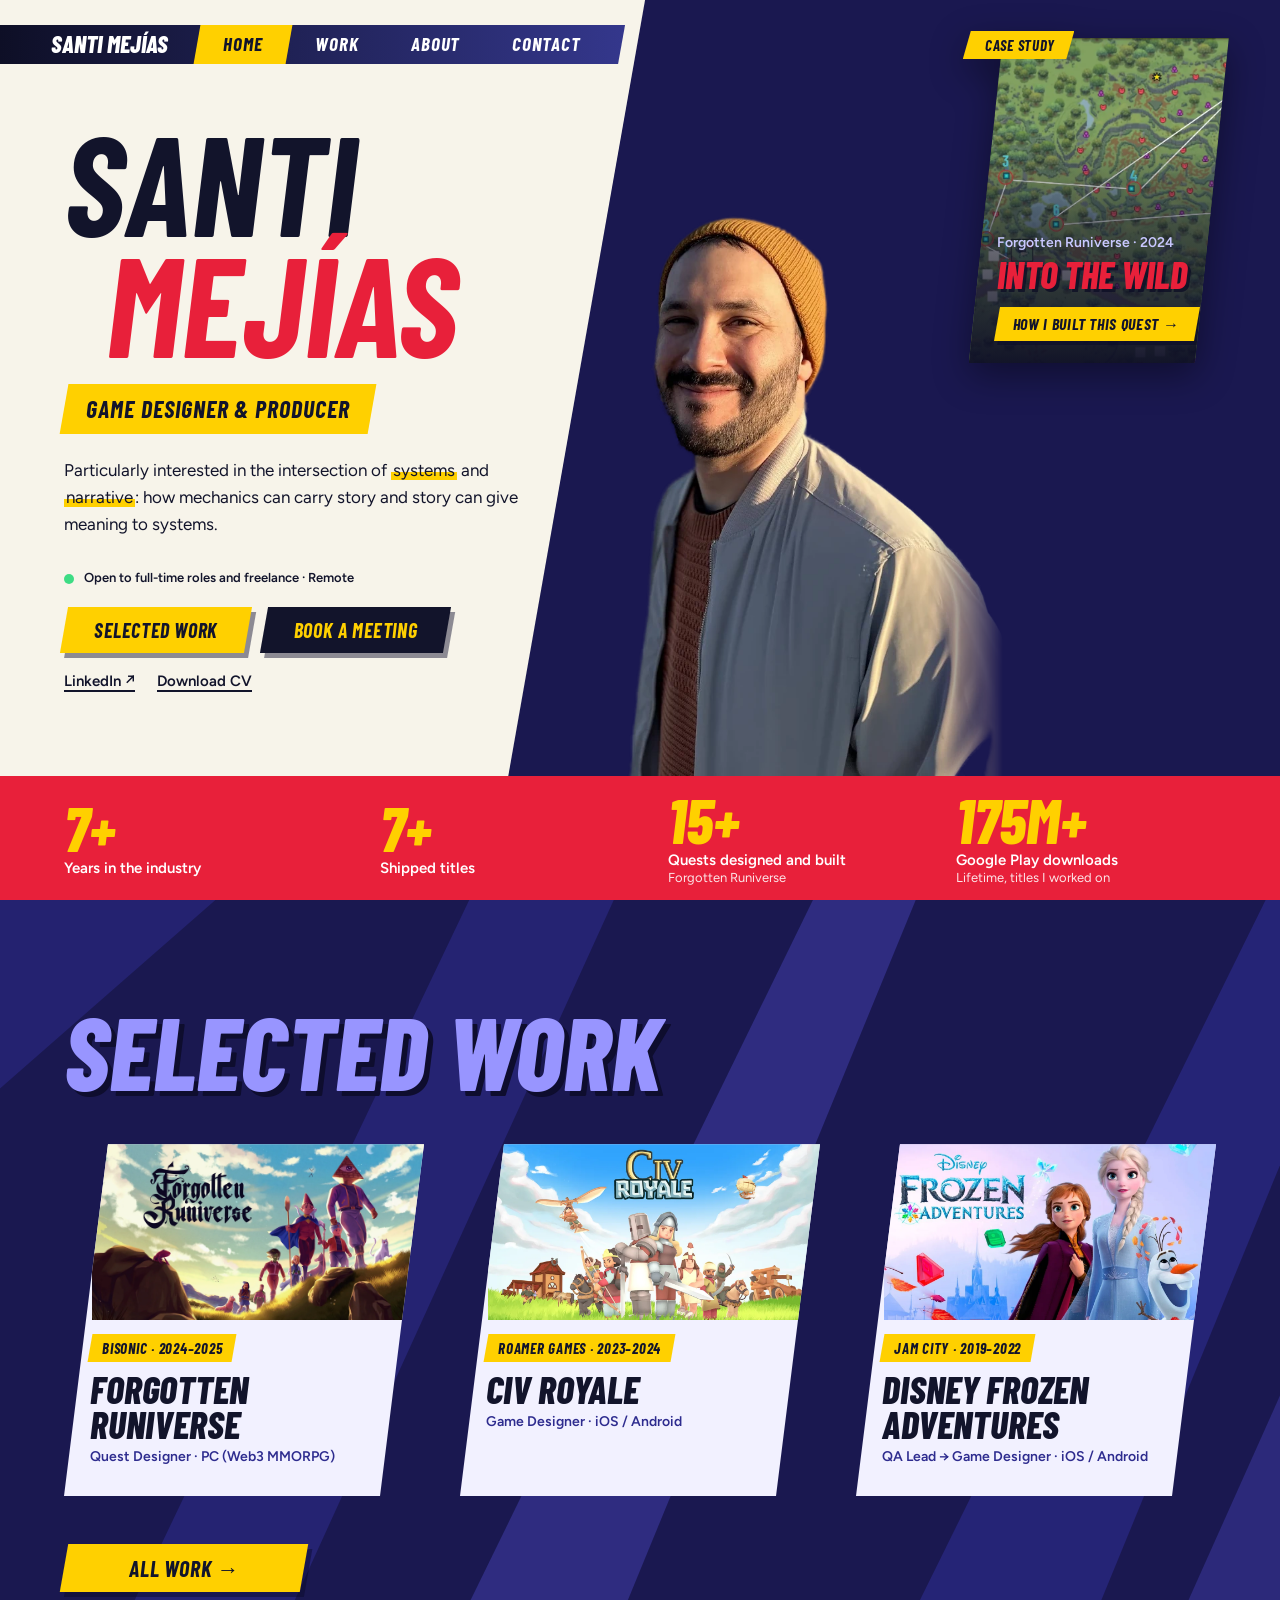
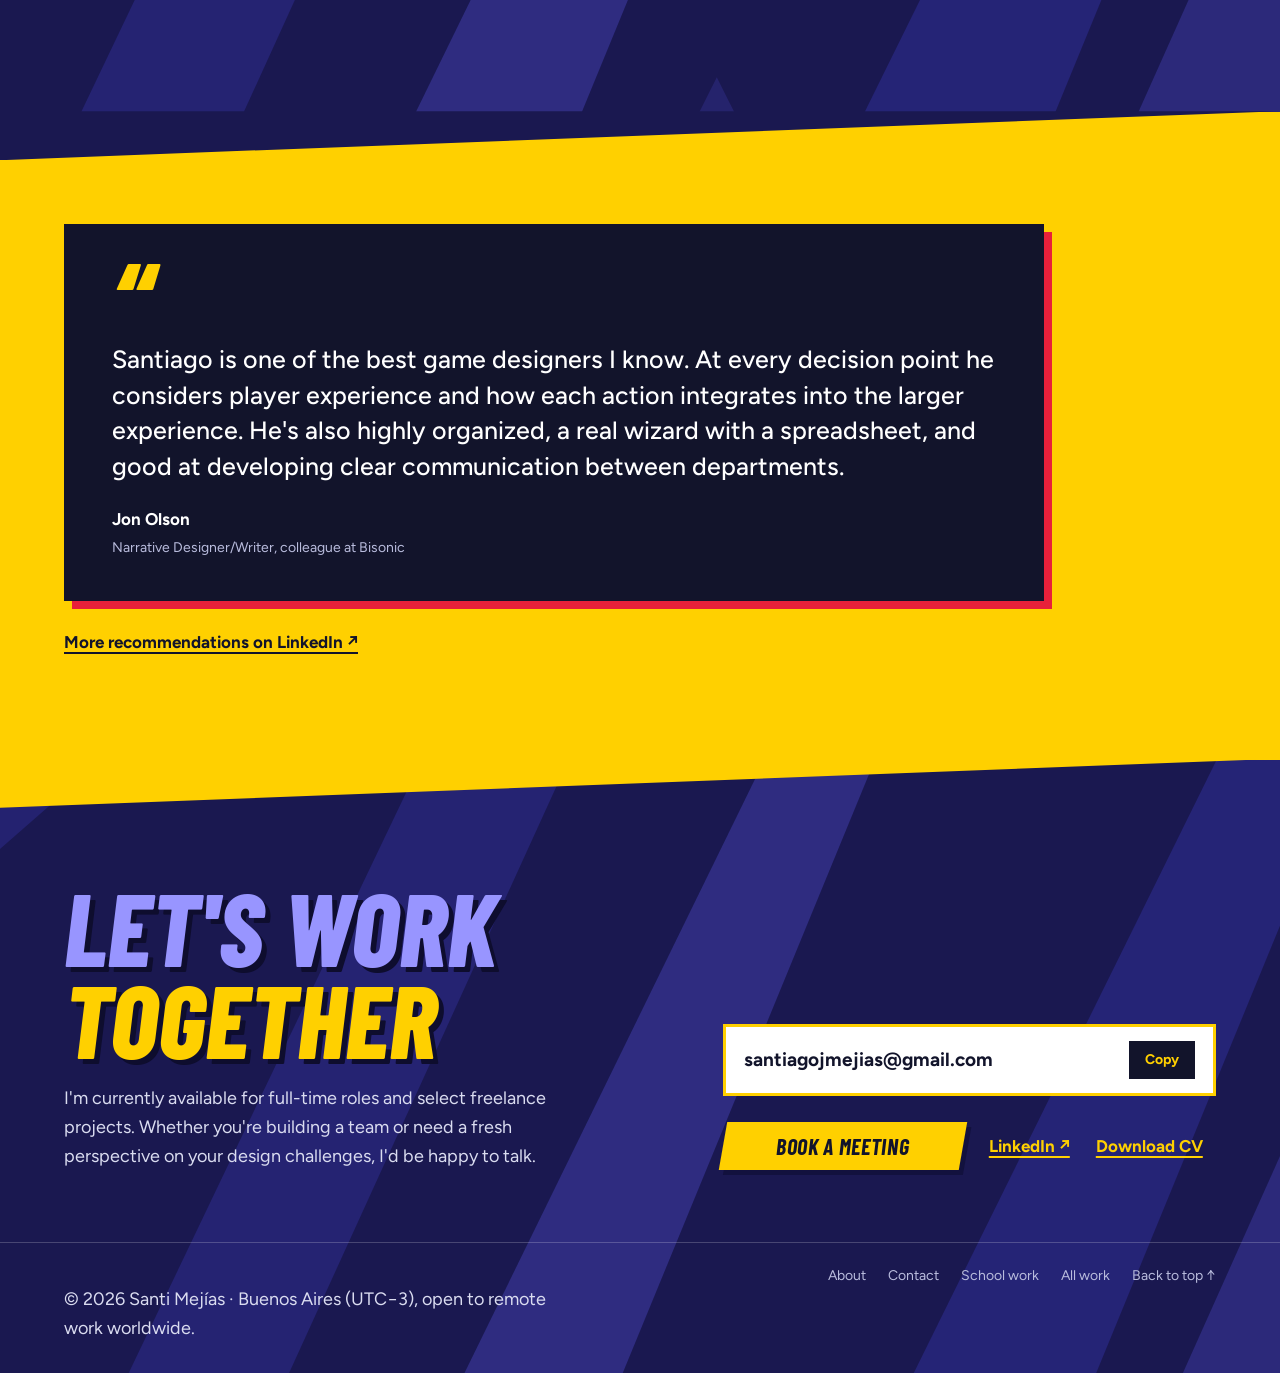
==== commit 3fd22b6d: "Rediseño del floater de Into the Wild: paralelogramo, titulo grande y boton amarillo Co-Authored-By:" ====
--- a/index.html
+++ b/index.html
@@ -40,9 +40,9 @@
         <span class="event-in">
           <img src="assets/img/web/itw-map.webp" alt="" loading="lazy" decoding="async">
           <span class="event-body">
+            <small>Forgotten Runiverse&nbsp;· 2024</small>
             <b>Into the Wild</b>
-            <small>Forgotten Runiverse&nbsp;· 2024</small>
-            <em>Read about how I built this quest <span class="arr">→</span></em>
+            <span class="event-cta">How I built this quest <span class="arr">→</span></span>
           </span>
         </span>
         <span class="event-tag">Case study</span>
--- a/assets/css/rivals.css
+++ b/assets/css/rivals.css
@@ -79,23 +79,25 @@
 .hero-cta .links a{text-decoration:underline;text-underline-offset:4px;text-decoration-thickness:2px}
 .hero-cta .links a:hover{color:var(--indigo)}
 
-/* Case study as an event card: square, full-bleed image; yellow outline only on hover, focus and click (same as the work cards) */
-.event{position:absolute;top:38px;right:max(32px,4vw);width:clamp(250px,19.7vw,320px);aspect-ratio:1;display:block;color:#fff;text-decoration:none;transition:transform .15s ease}
-.event::before{content:"";position:absolute;inset:-4px;background:var(--yellow);opacity:0;transition:opacity .15s ease}
+/* Case study floater: parallelogram like the work cards; yellow outline only on hover, focus and click */
+.event{--sk:34px;--clip:polygon(var(--sk) 0,100% 0,calc(100% - var(--sk)) 100%,0 100%);position:absolute;top:38px;right:max(32px,4vw);width:clamp(260px,20vw,310px);aspect-ratio:4/5;display:block;color:#fff;text-decoration:none;filter:drop-shadow(0 12px 18px rgba(0,0,0,.4));transition:transform .15s ease}
+.event::before{content:"";position:absolute;inset:-4px;background:var(--yellow);opacity:0;transition:opacity .15s ease;clip-path:var(--clip)}
 .event:hover,.event:focus-visible{transform:translateY(-6px)}
 .event:active{transform:translateY(-3px)}
 .event:hover::before,.event:focus-visible::before,.event:active::before{opacity:1}
-.event-in{position:absolute;inset:0;display:block;overflow:hidden;background:var(--bar);box-shadow:0 6px 18px rgba(0,0,0,.35)}
+.event-in{position:absolute;inset:0;display:block;overflow:hidden;background:var(--bar);clip-path:var(--clip)}
 .event-in img{position:absolute;inset:0;width:100%;height:100%;object-fit:cover;transition:transform .6s cubic-bezier(.2,.8,.2,1)}
 .event:hover .event-in img,.event:focus-visible .event-in img{transform:scale(1.07)}
+.event-in::after{content:"";position:absolute;inset:0;background:linear-gradient(180deg,rgba(14,15,38,0) 30%,rgba(14,15,38,.55) 58%,rgba(14,15,38,.96) 100%)}
+.event-tag{position:absolute;z-index:2;left:-6px;top:-7px;padding:2px 20px 2px 22px;background:var(--yellow);color:var(--ink);font-family:var(--f-display);font-style:italic;font-weight:700;font-size:15px;letter-spacing:.05em;line-height:24px;text-transform:uppercase;clip-path:polygon(8px 0,100% 0,calc(100% - 8px) 100%,0 100%)}
+.event-body{position:absolute;z-index:1;left:0;right:0;bottom:0;display:block;padding:0 calc(var(--sk) + 6px) 22px 28px}
+.event-body small{display:block;font-size:14px;font-weight:600;color:#C9C8FF}
+.event-body b{display:block;margin-top:2px;font-family:var(--f-display);font-style:italic;font-weight:800;font-size:clamp(34px,2.9vw,42px);line-height:.92;text-transform:uppercase;color:var(--red);white-space:nowrap;text-shadow:3px 3px 0 rgba(14,15,38,.8)}
+.event-cta{position:relative;isolation:isolate;display:inline-block;margin-top:16px;padding:9px 18px 9px 16px;white-space:nowrap;color:var(--ink);font-family:var(--f-display);font-style:italic;font-weight:700;font-size:clamp(14px,1.25vw,17px);letter-spacing:.04em;line-height:1;text-transform:uppercase}
+.event-cta::before{content:"";position:absolute;inset:0;z-index:-1;background:var(--yellow);transform:skewX(var(--slash));box-shadow:4px 4px 0 rgba(10,10,40,.55);transition:background .15s ease}
+.event:hover .event-cta::before,.event:focus-visible .event-cta::before{background:#fff}
 .event .arr{display:inline-block;transition:transform .2s ease}
 .event:hover .arr,.event:focus-visible .arr{transform:translateX(5px)}
-.event-in::after{content:"";position:absolute;inset:0;background:linear-gradient(180deg,rgba(52,55,140,0) 0%,var(--bar) 100%)}
-.event-tag{position:absolute;z-index:2;left:-23px;top:-6px;padding:2px 12px;background:var(--yellow);color:var(--ink);font-family:var(--f-display);font-style:italic;font-weight:700;font-size:15px;letter-spacing:.05em;line-height:24px;text-transform:uppercase}
-.event-body{position:absolute;z-index:1;left:0;right:0;bottom:4px;display:block;padding:0 15px}
-.event-body b{display:block;font-family:var(--f-display);font-style:italic;font-weight:800;font-size:36px;line-height:.95;text-transform:uppercase;color:var(--red);white-space:nowrap;font-size:clamp(30px,2.5vw,36px)}
-.event-body small{display:block;margin-top:6px;font-size:14px;color:#C9C8FF}
-.event-body em{display:block;margin:4px 0 0 -4px;font-family:var(--f-display);font-style:italic;font-weight:700;font-size:clamp(13px,1.1vw,16px);line-height:1.2;letter-spacing:.04em;text-transform:uppercase;color:var(--yellow)}
 
 /* Stats band */
 .stats{position:absolute;left:0;right:0;bottom:0;z-index:4;height:var(--band-h);background:var(--red);color:#fff}
@@ -193,7 +195,8 @@
   .hero-cta .btn{width:100%;min-width:0}
   .avail{margin:4px 0 0}
   .hero-right{order:3;position:relative;inset:auto;margin-top:-26px;padding:72px 20px 0;display:flex;flex-direction:column;align-items:center;clip-path:polygon(0 38px,100% 0,100% 100%,0 100%)}
-  .event{position:relative;top:auto;right:auto;width:min(100%,340px);order:1;margin-left:23px}
+  .event-cta{font-size:17px}
+  .event{position:relative;top:auto;right:auto;width:min(100%,340px);aspect-ratio:5/6;order:1;margin-left:23px}
   .hero-photo{position:relative;left:auto;bottom:auto;height:min(360px,86vw);margin-top:26px;order:2}
   .stats{order:4;position:relative;height:auto}
   .stats ul{grid-template-columns:repeat(2,minmax(0,1fr));padding:8px 20px;gap:0}
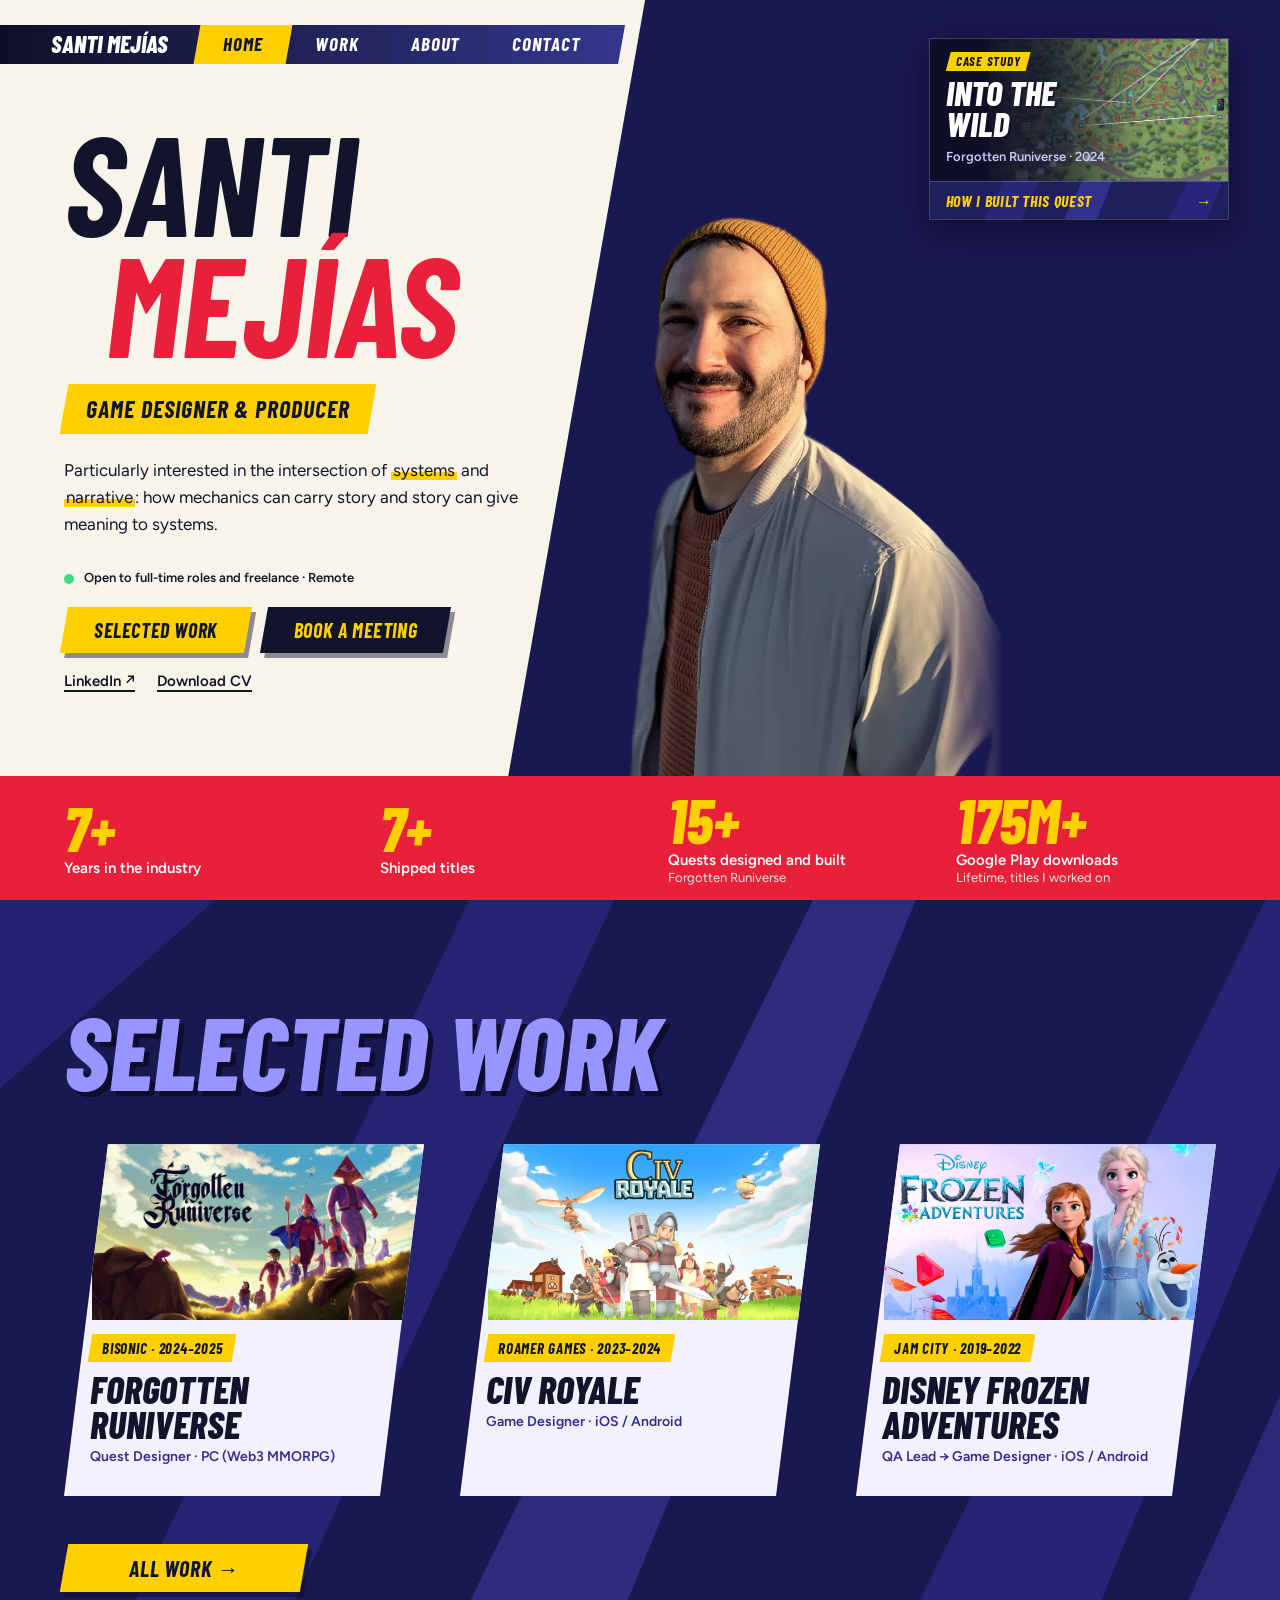
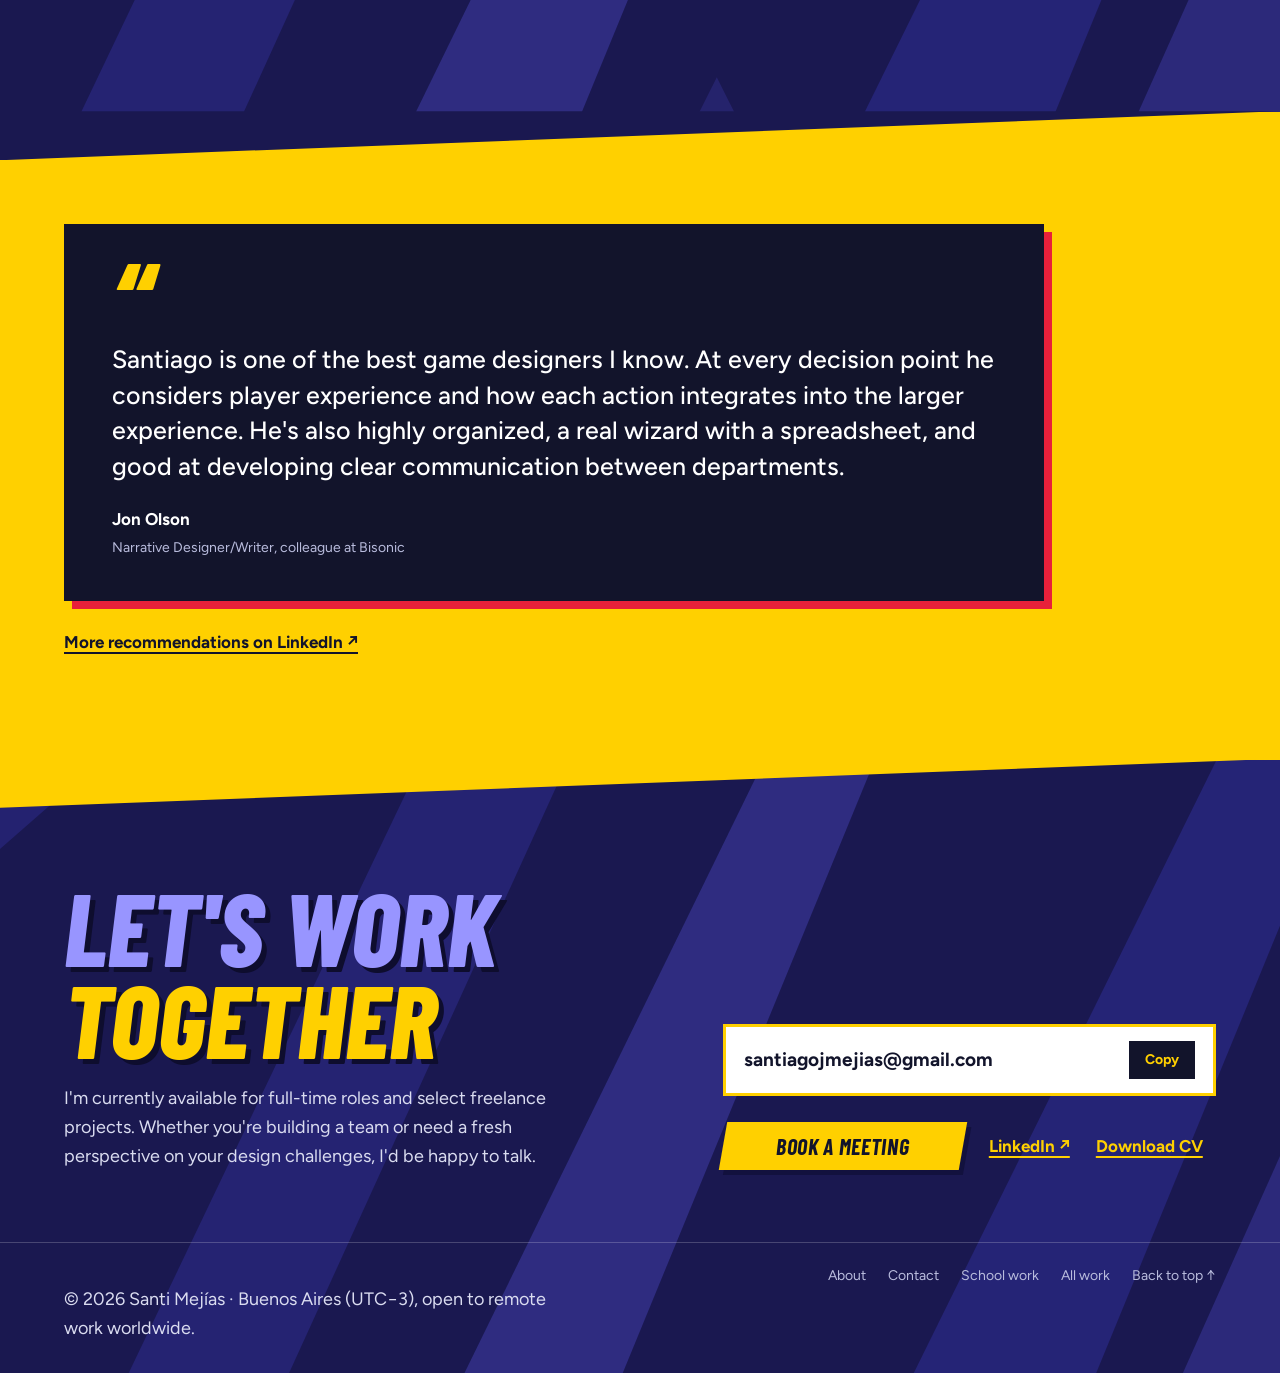
==== commit e30befd8: "Floater de Into the Wild como panel de evento compacto (banner + franja) Co-Authored-By: Claude Sonn" ====
--- a/index.html
+++ b/index.html
@@ -38,14 +38,16 @@
       <img class="hero-photo" src="assets/img/santi-cutout.webp" width="564" height="926" alt="Portrait of Santiago Mejías">
       <a class="event" href="into-the-wild.html">
         <span class="event-in">
-          <img src="assets/img/web/itw-map.webp" alt="" loading="lazy" decoding="async">
-          <span class="event-body">
-            <small>Forgotten Runiverse&nbsp;· 2024</small>
-            <b>Into the Wild</b>
-            <span class="event-cta">How I built this quest <span class="arr">→</span></span>
+          <span class="event-banner">
+            <img src="assets/img/web/itw-map.webp" alt="" loading="lazy" decoding="async">
+            <span class="event-body">
+              <span class="event-tag">Case study</span>
+              <b>Into the<br>Wild</b>
+              <small>Forgotten Runiverse&nbsp;· 2024</small>
+            </span>
           </span>
+          <span class="event-foot">How I built this quest <span class="arr">→</span></span>
         </span>
-        <span class="event-tag">Case study</span>
       </a>
     </div>
 
--- a/assets/css/rivals.css
+++ b/assets/css/rivals.css
@@ -79,23 +79,22 @@
 .hero-cta .links a{text-decoration:underline;text-underline-offset:4px;text-decoration-thickness:2px}
 .hero-cta .links a:hover{color:var(--indigo)}
 
-/* Case study floater: parallelogram like the work cards; yellow outline only on hover, focus and click */
-.event{--sk:34px;--clip:polygon(var(--sk) 0,100% 0,calc(100% - var(--sk)) 100%,0 100%);position:absolute;top:38px;right:max(32px,4vw);width:clamp(260px,20vw,310px);aspect-ratio:4/5;display:block;color:#fff;text-decoration:none;filter:drop-shadow(0 12px 18px rgba(0,0,0,.4));transition:transform .15s ease}
-.event::before{content:"";position:absolute;inset:-4px;background:var(--yellow);opacity:0;transition:opacity .15s ease;clip-path:var(--clip)}
+/* Case study floater: compact event panel (banner + footer strip); yellow outline only on hover, focus and click */
+.event{position:absolute;top:38px;right:max(32px,4vw);width:clamp(300px,23vw,340px);display:block;color:#fff;text-decoration:none;filter:drop-shadow(0 10px 16px rgba(0,0,0,.4));transition:transform .15s ease}
+.event::before{content:"";position:absolute;inset:-4px;background:var(--yellow);opacity:0;transition:opacity .15s ease}
 .event:hover,.event:focus-visible{transform:translateY(-6px)}
 .event:active{transform:translateY(-3px)}
 .event:hover::before,.event:focus-visible::before,.event:active::before{opacity:1}
-.event-in{position:absolute;inset:0;display:block;overflow:hidden;background:var(--bar);clip-path:var(--clip)}
-.event-in img{position:absolute;inset:0;width:100%;height:100%;object-fit:cover;transition:transform .6s cubic-bezier(.2,.8,.2,1)}
-.event:hover .event-in img,.event:focus-visible .event-in img{transform:scale(1.07)}
-.event-in::after{content:"";position:absolute;inset:0;background:linear-gradient(180deg,rgba(14,15,38,0) 30%,rgba(14,15,38,.55) 58%,rgba(14,15,38,.96) 100%)}
-.event-tag{position:absolute;z-index:2;left:-6px;top:-7px;padding:2px 20px 2px 22px;background:var(--yellow);color:var(--ink);font-family:var(--f-display);font-style:italic;font-weight:700;font-size:15px;letter-spacing:.05em;line-height:24px;text-transform:uppercase;clip-path:polygon(8px 0,100% 0,calc(100% - 8px) 100%,0 100%)}
-.event-body{position:absolute;z-index:1;left:0;right:0;bottom:0;display:block;padding:0 calc(var(--sk) + 6px) 22px 28px}
-.event-body small{display:block;font-size:14px;font-weight:600;color:#C9C8FF}
-.event-body b{display:block;margin-top:2px;font-family:var(--f-display);font-style:italic;font-weight:800;font-size:clamp(34px,2.9vw,42px);line-height:.92;text-transform:uppercase;color:var(--red);white-space:nowrap;text-shadow:3px 3px 0 rgba(14,15,38,.8)}
-.event-cta{position:relative;isolation:isolate;display:inline-block;margin-top:16px;padding:9px 18px 9px 16px;white-space:nowrap;color:var(--ink);font-family:var(--f-display);font-style:italic;font-weight:700;font-size:clamp(14px,1.25vw,17px);letter-spacing:.04em;line-height:1;text-transform:uppercase}
-.event-cta::before{content:"";position:absolute;inset:0;z-index:-1;background:var(--yellow);transform:skewX(var(--slash));box-shadow:4px 4px 0 rgba(10,10,40,.55);transition:background .15s ease}
-.event:hover .event-cta::before,.event:focus-visible .event-cta::before{background:#fff}
+.event-in{position:relative;display:block;background:var(--bar);border:1px solid rgba(201,200,255,.28)}
+.event-banner{position:relative;display:block;height:142px;overflow:hidden}
+.event-banner img{position:absolute;right:0;top:0;width:80%;height:100%;object-fit:cover;transition:transform .6s cubic-bezier(.2,.8,.2,1)}
+.event:hover .event-banner img,.event:focus-visible .event-banner img{transform:scale(1.07)}
+.event-banner::after{content:"";position:absolute;inset:0;background:linear-gradient(90deg,var(--bar) 0%,var(--bar) 14%,rgba(14,15,38,.78) 40%,rgba(14,15,38,0) 72%)}
+.event-body{position:absolute;z-index:1;left:0;top:0;bottom:0;display:flex;flex-direction:column;justify-content:center;padding:0 0 0 16px}
+.event-tag{align-self:flex-start;margin-bottom:6px;padding:0 10px;background:var(--yellow);color:var(--ink);font-family:var(--f-display);font-style:italic;font-weight:700;font-size:13px;letter-spacing:.06em;line-height:19px;text-transform:uppercase;clip-path:polygon(5px 0,100% 0,calc(100% - 5px) 100%,0 100%)}
+.event-body b{display:block;font-family:var(--f-display);font-style:italic;font-weight:800;font-size:clamp(30px,2.7vw,38px);line-height:.9;text-transform:uppercase;color:#fff;text-shadow:2px 2px 0 rgba(14,15,38,.7)}
+.event-body small{display:block;margin-top:8px;white-space:nowrap;font-size:13px;font-weight:600;color:#C9C8FF}
+.event-foot{display:flex;align-items:center;justify-content:space-between;gap:10px;padding:0 16px;height:38px;background:#1F1F5E var(--shards) center/cover;border-top:1px solid rgba(201,200,255,.28);font-family:var(--f-display);font-style:italic;font-weight:700;font-size:16px;letter-spacing:.04em;line-height:1;text-transform:uppercase;color:var(--yellow)}
 .event .arr{display:inline-block;transition:transform .2s ease}
 .event:hover .arr,.event:focus-visible .arr{transform:translateX(5px)}
 
@@ -195,8 +194,7 @@
   .hero-cta .btn{width:100%;min-width:0}
   .avail{margin:4px 0 0}
   .hero-right{order:3;position:relative;inset:auto;margin-top:-26px;padding:72px 20px 0;display:flex;flex-direction:column;align-items:center;clip-path:polygon(0 38px,100% 0,100% 100%,0 100%)}
-  .event-cta{font-size:17px}
-  .event{position:relative;top:auto;right:auto;width:min(100%,340px);aspect-ratio:5/6;order:1;margin-left:23px}
+  .event{position:relative;top:auto;right:auto;width:min(100%,340px);order:1;margin:0}
   .hero-photo{position:relative;left:auto;bottom:auto;height:min(360px,86vw);margin-top:26px;order:2}
   .stats{order:4;position:relative;height:auto}
   .stats ul{grid-template-columns:repeat(2,minmax(0,1fr));padding:8px 20px;gap:0}
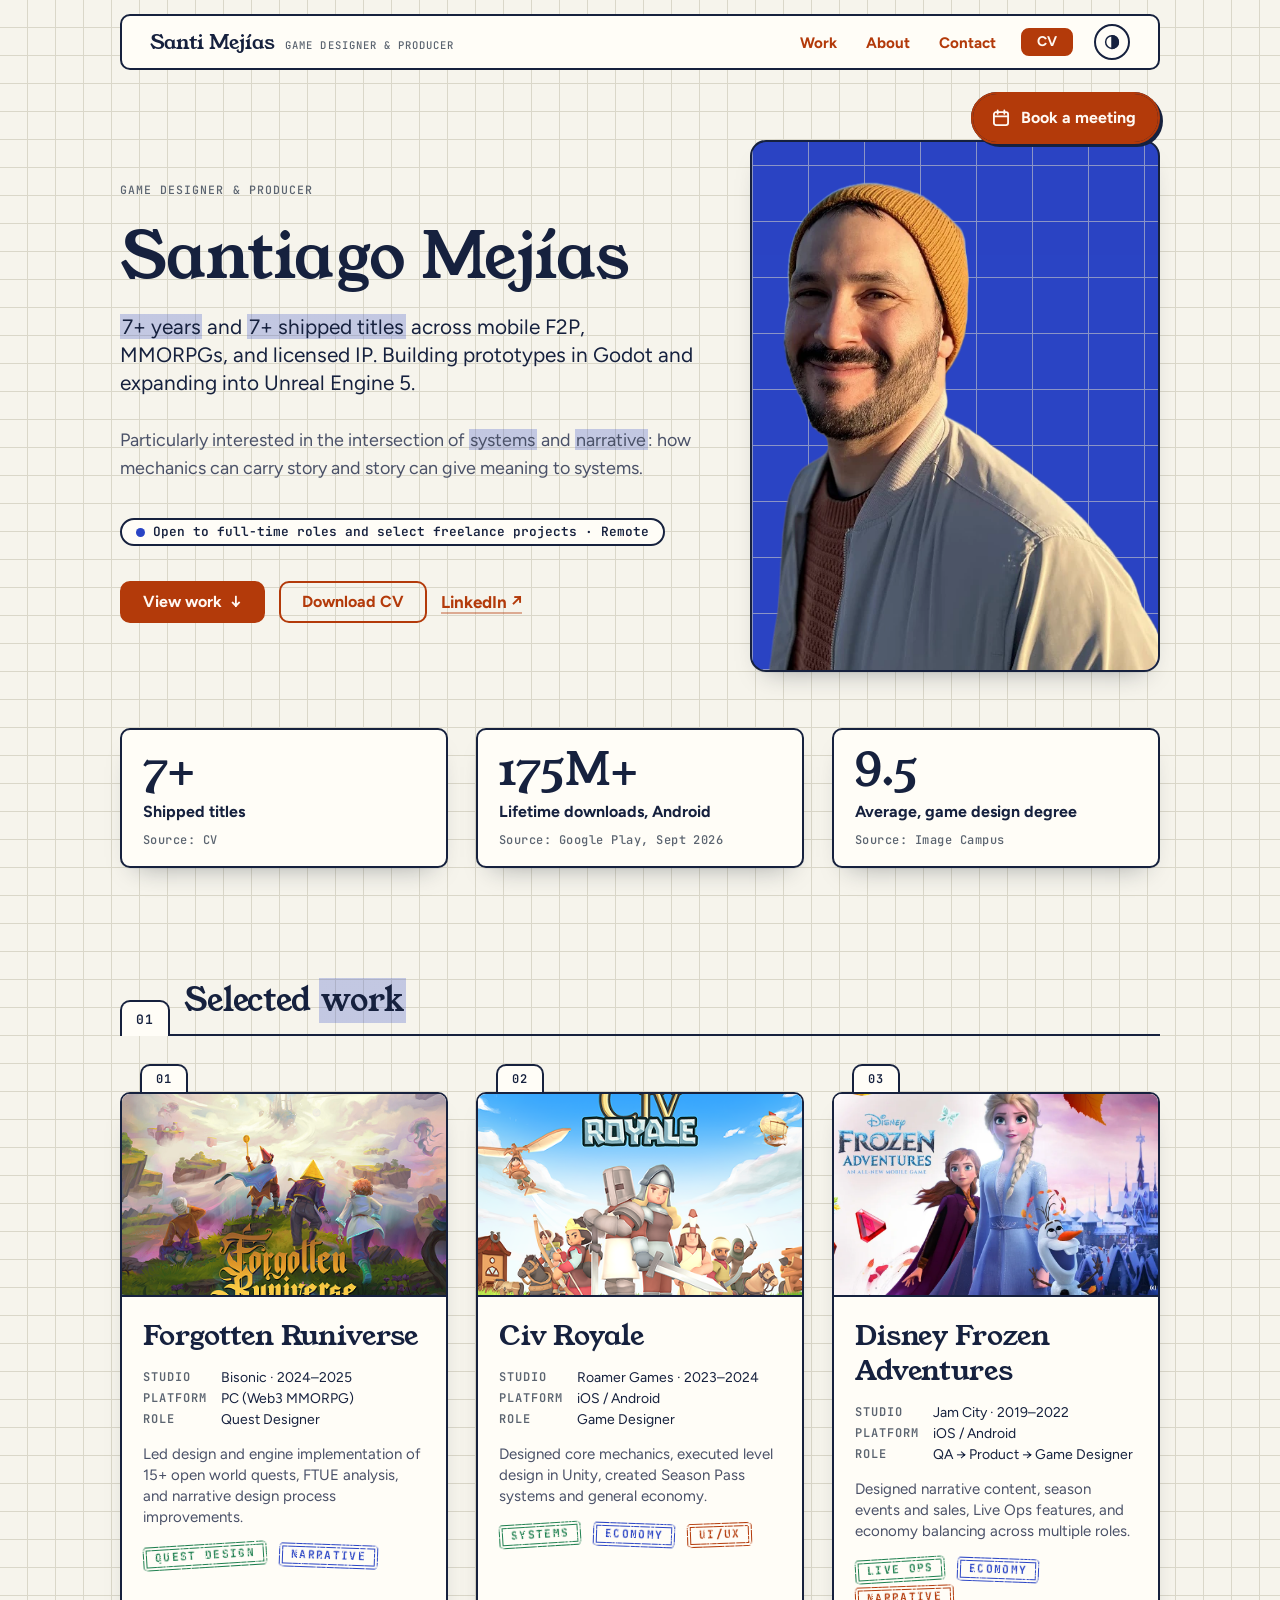
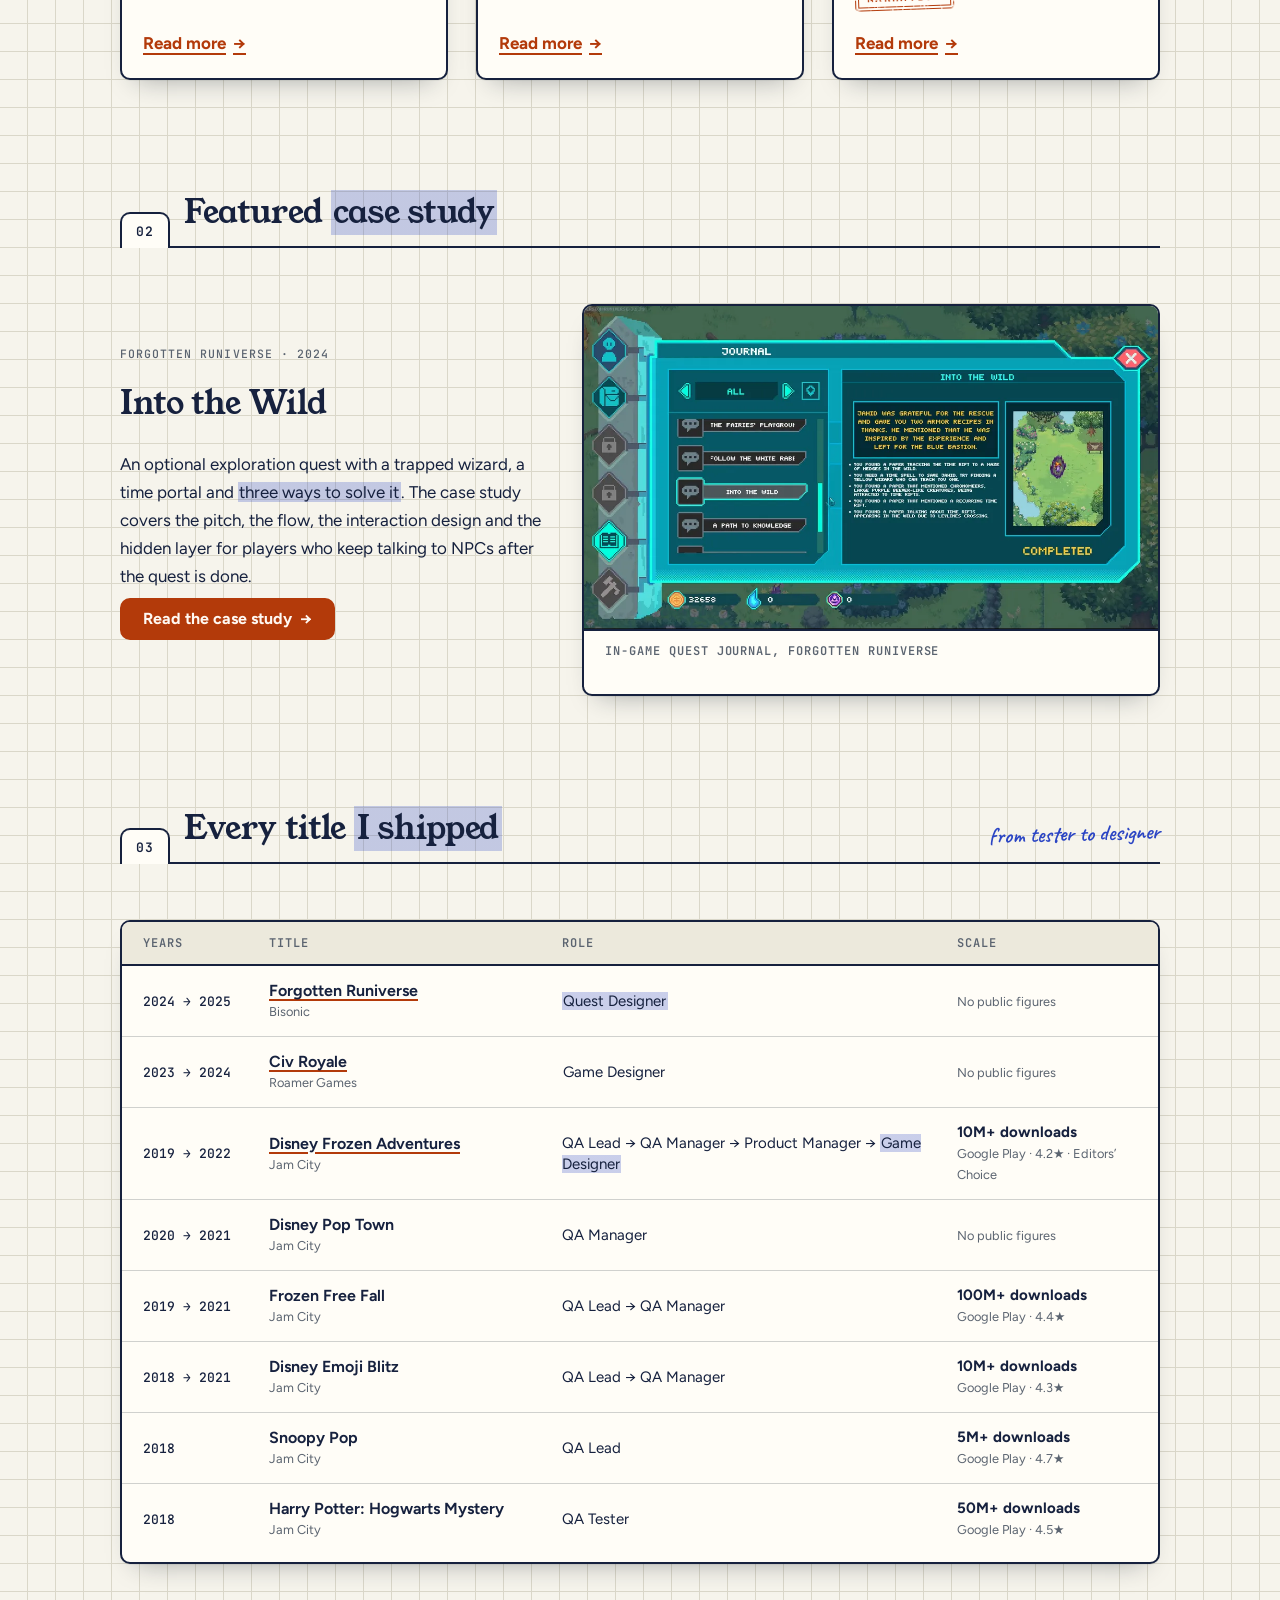
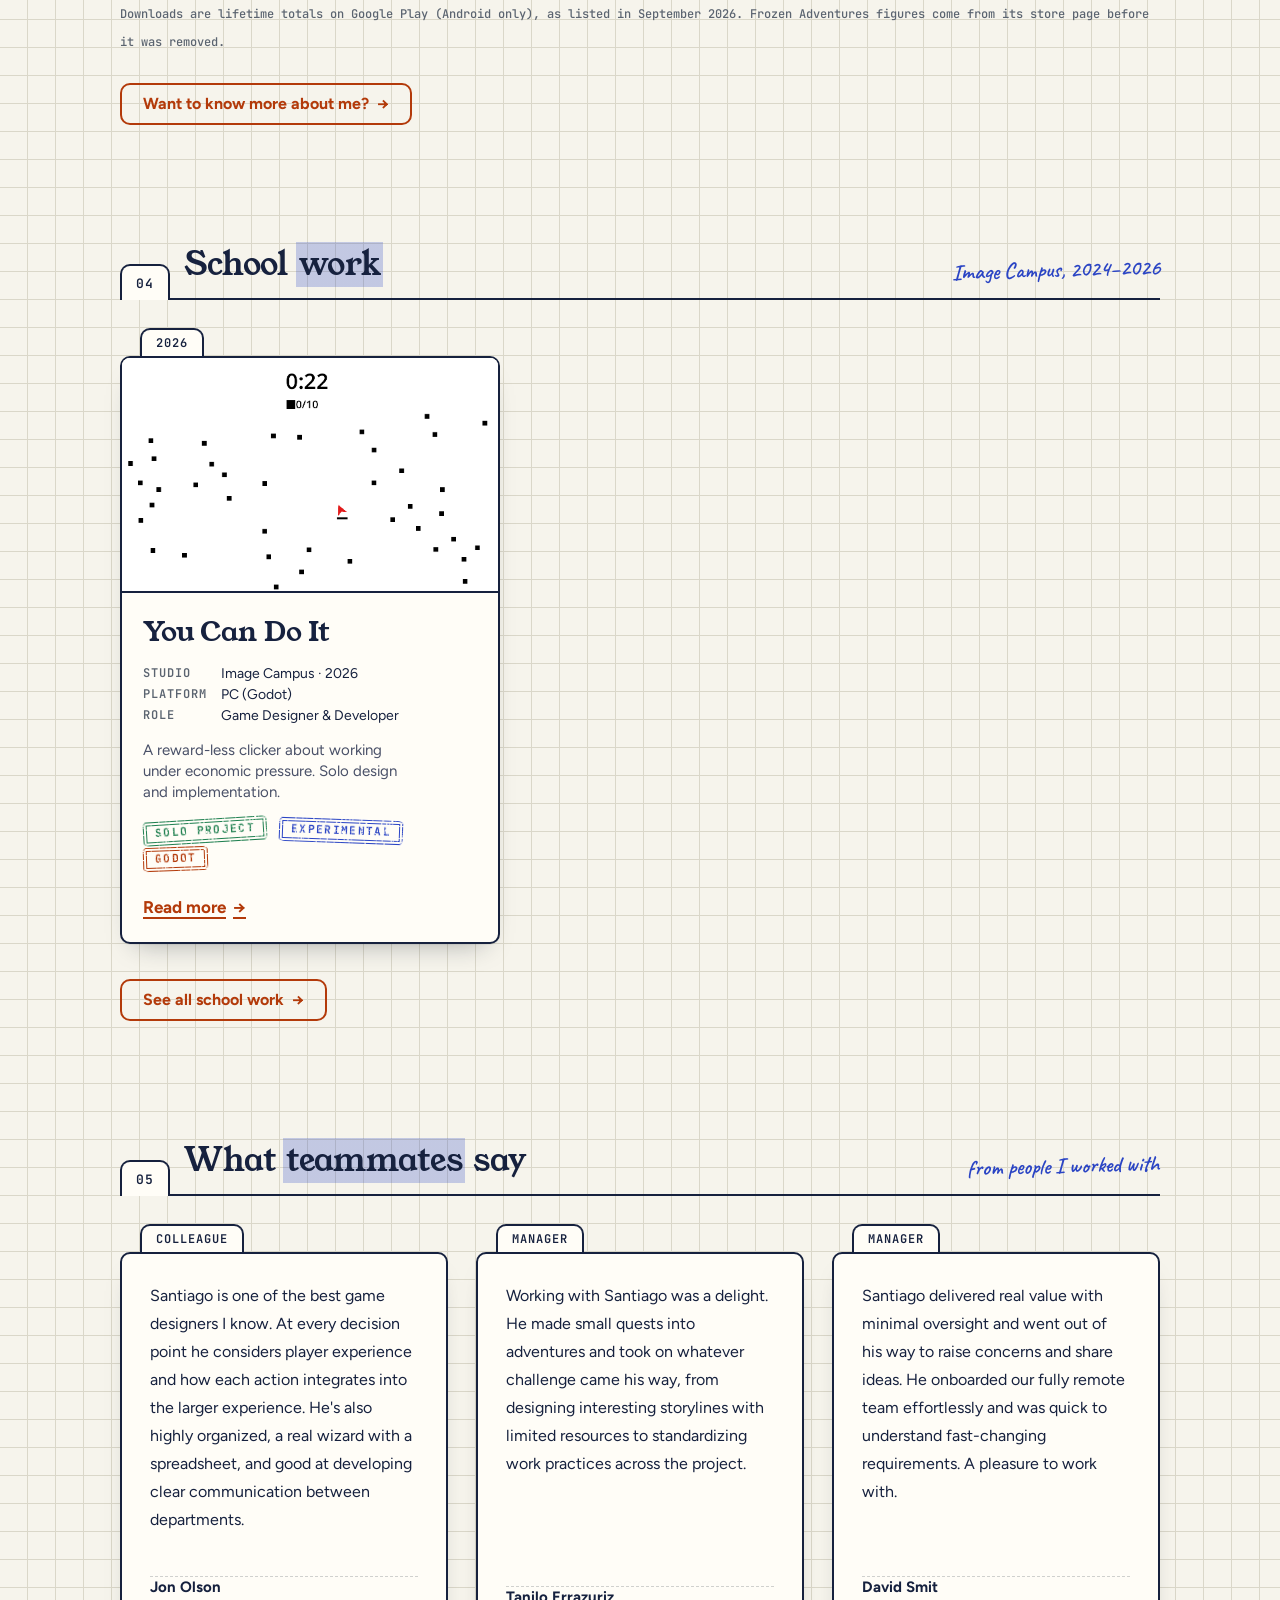
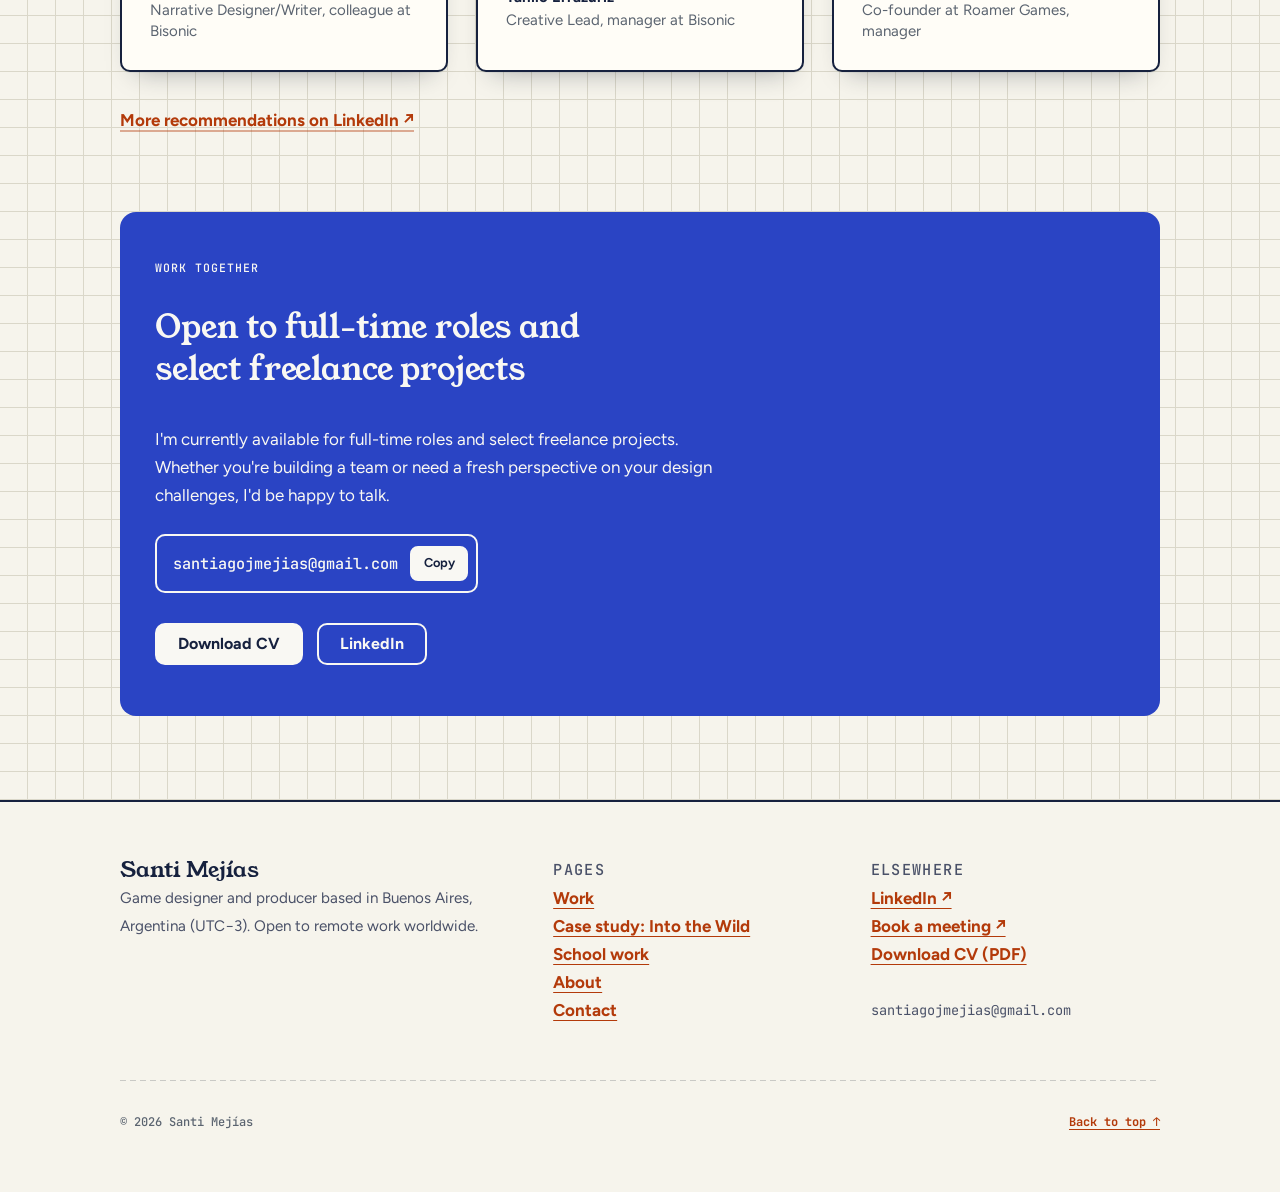
==== commit 8f5944a6: "Redesign: apply the UI kit to the whole site - New home: hero with portrait panel, source-labelled s" ====
--- a/index.html
+++ b/index.html
@@ -5,7 +5,8 @@
 <meta name="viewport" content="width=device-width, initial-scale=1, viewport-fit=cover">
 <title>Santi Mejías | Game Designer &amp; Producer</title>
 <meta name="description" content="Santiago Mejías is a game designer and producer with 7+ years and 7+ shipped titles across mobile F2P, MMORPGs and licensed IP. Systems, narrative and quest design.">
-<meta name="theme-color" content="#1A1850">
+<meta name="theme-color" content="#F6F4EC" media="(prefers-color-scheme: light)">
+<meta name="theme-color" content="#10151C" media="(prefers-color-scheme: dark)">
 <meta property="og:type" content="website">
 <meta property="og:title" content="Santi Mejías | Game Designer &amp; Producer">
 <meta property="og:description" content="Santiago Mejías is a game designer and producer with 7+ years and 7+ shipped titles across mobile F2P, MMORPGs and licensed IP. Systems, narrative and quest design.">
@@ -13,161 +14,228 @@
 <link rel="icon" href="assets/favicon.svg" type="image/svg+xml">
 <link rel="preconnect" href="https://fonts.googleapis.com">
 <link rel="preconnect" href="https://fonts.gstatic.com" crossorigin>
-<link rel="stylesheet" href="https://fonts.googleapis.com/css2?family=Barlow+Condensed:ital,wght@1,700;1,800&family=Figtree:wght@400..700&display=swap">
-<link rel="stylesheet" href="assets/css/rivals.css">
+<link rel="stylesheet" href="https://fonts.googleapis.com/css2?family=Caveat:wght@600&family=Figtree:wght@400..700&family=JetBrains+Mono:wght@400..500&family=Young+Serif&display=swap">
+<link rel="stylesheet" href="assets/css/style.css">
 </head>
 <body id="top">
 <a class="skip" href="#main">Skip to content</a>
-
-<header class="top">
-  <a class="brand" href="#top" aria-label="Santi Mejías, home">Santi Mejías</a>
-  <nav aria-label="Main">
-    <ul>
-      <li><a class="tab is-active" href="#top" data-sec="top">Home</a></li>
-      <li><a class="tab" href="#work" data-sec="work">Work</a></li>
-      <li><a class="tab" href="about.html">About</a></li>
-      <li><a class="tab" href="#hire" data-sec="hire">Contact</a></li>
-    </ul>
-  </nav>
+<header class="site-header">
+  <div class="wrap">
+    <a class="brand" href="index.html" aria-label="Santi Mejías, home"><b>Santi Mejías</b><span>Game Designer &amp; Producer</span></a>
+    <nav class="nav" aria-label="Main">
+      <ul>
+        <li><a href="index.html#work" data-nav="work">Work</a></li>
+        <li><a href="about.html" data-nav="about">About</a></li>
+        <li><a href="contact.html" data-nav="contact">Contact</a></li>
+      </ul>
+      <a class="btn btn--primary btn--sm" href="assets/Santiago-Mejias-CV.pdf">CV</a>
+      <button class="theme-btn" type="button" data-theme-toggle aria-label="Switch between light and dark theme">
+        <svg viewBox="0 0 24 24" fill="none" stroke="currentColor" stroke-width="2" stroke-linecap="round" stroke-linejoin="round" aria-hidden="true"><circle cx="12" cy="12" r="8.5"/><path d="M12 3.5v17a8.5 8.5 0 0 0 0-17z" fill="currentColor"/></svg>
+      </button>
+    </nav>
+  </div>
 </header>
-
 <main id="main">
 
-  <section class="hero" aria-labelledby="hero-title">
-    <div class="hero-right">
-      <img class="hero-photo" src="assets/img/santi-cutout.webp" width="564" height="926" alt="Portrait of Santiago Mejías">
-      <a class="event" href="into-the-wild.html">
-        <span class="event-in">
-          <span class="event-banner">
-            <img src="assets/img/web/itw-map.webp" alt="" loading="lazy" decoding="async">
-            <span class="event-body">
-              <span class="event-tag">Case study</span>
-              <b>Into the<br>Wild</b>
-              <small>Forgotten Runiverse&nbsp;· 2024</small>
-            </span>
-          </span>
-          <span class="event-foot">How I built this quest <span class="arr">→</span></span>
-        </span>
-      </a>
-    </div>
-
-    <div class="hero-left">
-      <h1 id="hero-title" class="display"><span class="l1">Santi</span><span class="l2">Mejías</span></h1>
-      <p class="role">Game Designer &amp; Producer</p>
-      <p class="lede">Particularly interested in the intersection of <mark>systems</mark> and <mark>narrative</mark>: how mechanics can carry story and story can give meaning to systems.</p>
-
-      <div class="hero-cta">
-        <p class="avail"><i aria-hidden="true"></i><span>Open to full-time roles and freelance&nbsp;· Remote</span></p>
-        <a class="btn" href="#work">Selected work</a>
-        <a class="btn btn--light" href="https://calendar.app.google/2KfUpY6mjVkL8NZu5" target="_blank" rel="noopener">Book a meeting</a>
-        <div class="links">
-          <a href="https://www.linkedin.com/in/santiago-javier-mejias-/" target="_blank" rel="noopener">LinkedIn ↗</a>
-          <a href="assets/Santiago-Mejias-CV.pdf">Download CV</a>
+  <section class="hero section--first">
+    <div class="wrap hero-grid">
+      <div class="hero-copy">
+        <p class="label">Game Designer &amp; Producer</p>
+        <h1>Santiago Mejías</h1>
+        <p class="lede"><mark>7+ years</mark> and <mark>7+ shipped titles</mark> across mobile F2P, MMORPGs, and licensed IP. Building prototypes in Godot and expanding into Unreal Engine 5.</p>
+        <p class="lede">Particularly interested in the intersection of <mark>systems</mark> and <mark>narrative</mark>: how mechanics can carry story and story can give meaning to systems.</p>
+        <p class="avail"><i aria-hidden="true"></i><span>Open to full-time roles and select freelance <span class="nowrap">projects&nbsp;· Remote</span></span></p>
+        <div class="cta-row">
+          <a class="btn btn--primary" href="index.html#work">View work <span aria-hidden="true">↓</span></a>
+          <a class="btn" href="assets/Santiago-Mejias-CV.pdf">Download CV</a>
+          <a class="link-quiet" href="https://www.linkedin.com/in/santiago-javier-mejias-/" target="_blank" rel="noopener">LinkedIn ↗</a>
         </div>
       </div>
-    </div>
-
-
-
-    <div class="stats">
+      <div class="hero-photo">
+        <div class="cutout"><img src="assets/img/santi-cutout.webp" alt="Portrait of Santiago Mejías" width="565" height="702" decoding="async"></div>
+      </div>
+    </div>
+
+    <div class="wrap hero-stats">
+      <div class="stats" data-reveal>
+        <div class="stat"><b>7+</b><span>Shipped titles</span><small>Source: CV</small></div>
+        <div class="stat"><b data-count="175" data-suffix="M+">175M+</b><span>Lifetime downloads, Android</span><small>Source: Google Play, Sept 2026</small></div>
+        <div class="stat"><b>9.5</b><span>Average, game design degree</span><small>Source: Image Campus</small></div>
+      </div>
+    </div>
+  </section>
+
+  <section class="section" id="work">
+    <div class="wrap">
+      <div class="sec-head">
+        <h2>Selected <mark>work</mark></h2>
+      </div>
+      <div class="pcards">
+        <a class="pcard" href="forgotten-runiverse.html" data-reveal="card">
+          <span class="tab">01</span>
+          <div class="pcard-cover"><img src="assets/img/forgotten-runiverse-cover.png" alt="Forgotten Runiverse key art" loading="lazy" decoding="async"></div>
+          <div class="pcard-body">
+            <h3>Forgotten Runiverse</h3>
+            <dl class="meta-list"><div><dt>Studio</dt><dd>Bisonic · 2024–2025</dd></div><div><dt>Platform</dt><dd>PC (Web3 MMORPG)</dd></div><div><dt>Role</dt><dd>Quest Designer</dd></div></dl>
+            <p>Led design and engine implementation of 15+ open world quests, FTUE analysis, and narrative design process improvements.</p>
+            <ul class="tags"><li class="tag">Quest Design</li><li class="tag">Narrative</li></ul>
+            <span class="more">Read more <span aria-hidden="true">→</span></span>
+          </div>
+        </a>
+        <a class="pcard" href="civ-royale.html" data-reveal="card">
+          <span class="tab">02</span>
+          <div class="pcard-cover"><img src="assets/img/civ-royale-cover.png" alt="Civ Royale key art" loading="lazy" decoding="async"></div>
+          <div class="pcard-body">
+            <h3>Civ Royale</h3>
+            <dl class="meta-list"><div><dt>Studio</dt><dd>Roamer Games · 2023–2024</dd></div><div><dt>Platform</dt><dd>iOS / Android</dd></div><div><dt>Role</dt><dd>Game Designer</dd></div></dl>
+            <p>Designed core mechanics, executed level design in Unity, created Season Pass systems and general economy.</p>
+            <ul class="tags"><li class="tag">Systems</li><li class="tag">Economy</li><li class="tag">UI/UX</li></ul>
+            <span class="more">Read more <span aria-hidden="true">→</span></span>
+          </div>
+        </a>
+        <a class="pcard" href="frozen-adventures.html" data-reveal="card">
+          <span class="tab">03</span>
+          <div class="pcard-cover"><img src="assets/img/frozen-adventures-cover.png" alt="Disney Frozen Adventures gameplay" loading="lazy" decoding="async"></div>
+          <div class="pcard-body">
+            <h3>Disney Frozen Adventures</h3>
+            <dl class="meta-list"><div><dt>Studio</dt><dd>Jam City · 2019–2022</dd></div><div><dt>Platform</dt><dd>iOS / Android</dd></div><div><dt>Role</dt><dd>QA → Product → Game Designer</dd></div></dl>
+            <p>Designed narrative content, season events and sales, Live Ops features, and economy balancing across multiple roles.</p>
+            <ul class="tags"><li class="tag">Live Ops</li><li class="tag">Economy</li><li class="tag">Narrative</li></ul>
+            <span class="more">Read more <span aria-hidden="true">→</span></span>
+          </div>
+        </a>
+      </div>
+    </div>
+  </section>
+
+  <section class="section" id="case-study">
+    <div class="wrap">
+      <div class="sec-head">
+        <h2>Featured <mark>case study</mark></h2>
+      </div>
+      <div class="case">
+        <div class="case-text">
+          <p class="label">Forgotten Runiverse&nbsp;· 2024</p>
+          <h3>Into the Wild</h3>
+          <p>An optional exploration quest with a trapped wizard, a time portal and <mark>three ways to solve it</mark>. The case study covers the pitch, the flow, the interaction design and the hidden layer for players who keep talking to NPCs after the quest is done.</p>
+          <a class="btn btn--primary" href="into-the-wild.html">Read the case study <span aria-hidden="true">→</span></a>
+        </div>
+        <figure class="case-shot" data-reveal="media">
+          <img src="assets/img/into-the-wild-journal.webp" alt="Into the Wild entry in the Forgotten Runiverse quest journal, marked completed" width="1100" height="619" loading="lazy" decoding="async">
+          <figcaption>In-game quest journal, Forgotten Runiverse</figcaption>
+        </figure>
+      </div>
+    </div>
+  </section>
+
+  <section class="section" id="titles">
+    <div class="wrap">
+      <div class="sec-head">
+        <h2>Every title <mark>I shipped</mark></h2>
+        <span class="hand">from tester to designer</span>
+      </div>
+      <div class="tl" data-reveal>
+        <div class="tl-head"><span>Years</span><span>Title</span><span>Role</span><span>Scale</span></div>
+        <div class="tl-row"><span class="y">2024 → 2025</span><div class="t"><strong><a href="forgotten-runiverse.html">Forgotten Runiverse</a></strong><span>Bisonic</span></div><div class="r"><mark>Quest Designer</mark></div><div class="d"><span>No public figures</span></div></div>
+        <div class="tl-row"><span class="y">2023 → 2024</span><div class="t"><strong><a href="civ-royale.html">Civ Royale</a></strong><span>Roamer Games</span></div><div class="r"><mark>Game Designer</mark></div><div class="d"><span>No public figures</span></div></div>
+        <div class="tl-row"><span class="y">2019 → 2022</span><div class="t"><strong><a href="frozen-adventures.html">Disney Frozen Adventures</a></strong><span>Jam City</span></div><div class="r">QA Lead → QA Manager → Product Manager → <mark>Game Designer</mark></div><div class="d"><strong>10M+ downloads</strong><span>Google Play · 4.2★ · Editors’ Choice</span></div></div>
+        <div class="tl-row"><span class="y">2020 → 2021</span><div class="t"><strong>Disney Pop Town</strong><span>Jam City</span></div><div class="r">QA Manager</div><div class="d"><span>No public figures</span></div></div>
+        <div class="tl-row"><span class="y">2019 → 2021</span><div class="t"><strong>Frozen Free Fall</strong><span>Jam City</span></div><div class="r">QA Lead → QA Manager</div><div class="d"><strong>100M+ downloads</strong><span>Google Play · 4.4★</span></div></div>
+        <div class="tl-row"><span class="y">2018 → 2021</span><div class="t"><strong>Disney Emoji Blitz</strong><span>Jam City</span></div><div class="r">QA Lead → QA Manager</div><div class="d"><strong>10M+ downloads</strong><span>Google Play · 4.3★</span></div></div>
+        <div class="tl-row"><span class="y">2018</span><div class="t"><strong>Snoopy Pop</strong><span>Jam City</span></div><div class="r">QA Lead</div><div class="d"><strong>5M+ downloads</strong><span>Google Play · 4.7★</span></div></div>
+        <div class="tl-row"><span class="y">2018</span><div class="t"><strong>Harry Potter: Hogwarts Mystery</strong><span>Jam City</span></div><div class="r">QA Tester</div><div class="d"><strong>50M+ downloads</strong><span>Google Play · 4.5★</span></div></div>
+      </div>
+      <p class="tl-note">Downloads are lifetime totals on Google Play (Android only), as listed in September 2026. Frozen Adventures figures come from its store page before it was removed.</p>
+      <div class="cta-row"><a class="btn" href="about.html">Want to know more about me? <span aria-hidden="true">→</span></a></div>
+    </div>
+  </section>
+
+  <section class="section" id="school">
+    <div class="wrap">
+      <div class="sec-head">
+        <h2>School <mark>work</mark></h2>
+        <span class="hand">Image Campus, 2024–2026</span>
+      </div>
+      <div class="pcards pcards--one">
+        <a class="pcard" href="school-work.html#project-1" data-reveal="card">
+          <span class="tab">2026</span>
+          <div class="pcard-cover"><img src="assets/img/school-project-1.png" alt="You Can Do It, gameplay" loading="lazy" decoding="async"></div>
+          <div class="pcard-body">
+            <h3>You Can Do It</h3>
+            <dl class="meta-list"><div><dt>Studio</dt><dd>Image Campus · 2026</dd></div><div><dt>Platform</dt><dd>PC (Godot)</dd></div><div><dt>Role</dt><dd>Game Designer &amp; Developer</dd></div></dl>
+            <p>A reward-less clicker about working under economic pressure. Solo design and implementation.</p>
+            <ul class="tags"><li class="tag">Solo project</li><li class="tag">Experimental</li><li class="tag">Godot</li></ul>
+            <span class="more">Read more <span aria-hidden="true">→</span></span>
+          </div>
+        </a>
+      </div>
+      <div class="cta-row"><a class="btn" href="school-work.html">See all school work <span aria-hidden="true">→</span></a></div>
+    </div>
+  </section>
+
+  <section class="section" id="testimonials">
+    <div class="wrap">
+      <div class="sec-head">
+        <h2>What <mark>teammates</mark> say</h2>
+        <span class="hand">from people I worked with</span>
+      </div>
+      <div class="quotes">
+        <figure class="quote" data-reveal="card"><span class="tab">Colleague</span><blockquote>Santiago is one of the best game designers I know. At every decision point he considers player experience and how each action integrates into the larger experience. He's also highly organized, a real wizard with a spreadsheet, and good at developing clear communication between departments.</blockquote><figcaption><b>Jon Olson</b><span>Narrative Designer/Writer, colleague at Bisonic</span></figcaption></figure>
+        <figure class="quote" data-reveal="card"><span class="tab">Manager</span><blockquote>Working with Santiago was a delight. He made small quests into adventures and took on whatever challenge came his way, from designing interesting storylines with limited resources to standardizing work practices across the project.</blockquote><figcaption><b>Tanilo Errazuriz</b><span>Creative Lead, manager at Bisonic</span></figcaption></figure>
+        <figure class="quote" data-reveal="card"><span class="tab">Manager</span><blockquote>Santiago delivered real value with minimal oversight and went out of his way to raise concerns and share ideas. He onboarded our fully remote team effortlessly and was quick to understand fast-changing requirements. A pleasure to work with.</blockquote><figcaption><b>David Smit</b><span>Co-founder at Roamer Games, manager</span></figcaption></figure>
+      </div>
+      <p class="quotes-foot"><a class="link-quiet" href="https://www.linkedin.com/in/santiago-javier-mejias-/details/recommendations/?detailScreenTabIndex=0" target="_blank" rel="noopener">More recommendations on LinkedIn ↗</a></p>
+    </div>
+  </section>
+
+  <section class="cta-band" id="hire">
+    <div class="wrap">
+      <div class="band">
+        <p class="label" style="color:inherit">Work together</p>
+        <h2>Open to full-time roles and select freelance projects</h2>
+        <p>I'm currently available for full-time roles and select freelance projects. Whether you're building a team or need a fresh perspective on your design challenges, I'd be happy to talk.</p>
+        <div class="email-box"><a href="mailto:santiagojmejias@gmail.com">santiagojmejias@gmail.com</a><button class="copy-btn" type="button" data-copy="santiagojmejias@gmail.com">Copy</button></div>
+        <div class="cta-row">
+          <a class="btn btn--primary" href="assets/Santiago-Mejias-CV.pdf">Download CV</a>
+          <a class="btn" href="https://www.linkedin.com/in/santiago-javier-mejias-/" target="_blank" rel="noopener">LinkedIn</a>
+        </div>
+      </div>
+    </div>
+  </section>
+
+</main>
+<footer class="site-footer">
+  <div class="wrap">
+    <div>
+      <h2>Santi Mejías</h2>
+      <p>Game designer and producer based in Buenos Aires, Argentina (UTC−3). Open to remote work worldwide.</p>
+    </div>
+    <nav aria-label="Footer">
+      <p class="label">Pages</p>
       <ul>
-        <li><b>7+</b><span>Years in the industry</span></li>
-        <li><b>7+</b><span>Shipped titles</span></li>
-        <li><b>15+</b><span>Quests designed and built</span><small>Forgotten Runiverse</small></li>
-        <li><b>175M+</b><span>Google Play downloads</span><small>Lifetime, titles I worked on</small></li>
+        <li><a href="index.html#work">Work</a></li>
+        <li><a href="into-the-wild.html">Case study: Into the Wild</a></li>
+        <li><a href="school-work.html">School work</a></li>
+        <li><a href="about.html">About</a></li>
+        <li><a href="contact.html">Contact</a></li>
       </ul>
-    </div>
-  </section>
-
-  <section class="work" id="work" aria-labelledby="work-title">
-    <div class="wrap">
-      <h2 id="work-title" class="display">Selected work</h2>
-
-      <ul class="cards">
-        <li>
-          <a class="wcard" href="forgotten-runiverse.html">
-            <span class="wcard-in">
-              <img src="assets/img/web/fr-cover.webp" alt="Forgotten Runiverse key art" loading="lazy" decoding="async">
-              <span class="wcard-body">
-                <span class="chip">Bisonic&nbsp;· 2024–2025</span>
-                <h3>Forgotten Runiverse</h3>
-                <span class="role-line">Quest Designer&nbsp;· PC (Web3 MMORPG)</span>
-              </span>
-            </span>
-          </a>
-        </li>
-        <li>
-          <a class="wcard" href="civ-royale.html">
-            <span class="wcard-in">
-              <img src="assets/img/web/cr-cover.webp" alt="Civ Royale key art" loading="lazy" decoding="async">
-              <span class="wcard-body">
-                <span class="chip">Roamer Games&nbsp;· 2023–2024</span>
-                <h3>Civ Royale</h3>
-                <span class="role-line">Game Designer&nbsp;· iOS / Android</span>
-              </span>
-            </span>
-          </a>
-        </li>
-        <li>
-          <a class="wcard" href="frozen-adventures.html">
-            <span class="wcard-in">
-              <img src="assets/img/web/fa-cover.webp" alt="Disney Frozen Adventures key art" loading="lazy" decoding="async">
-              <span class="wcard-body">
-                <span class="chip">Jam City&nbsp;· 2019–2022</span>
-                <h3>Disney Frozen Adventures</h3>
-                <span class="role-line">QA Lead → Game Designer&nbsp;· iOS / Android</span>
-              </span>
-            </span>
-          </a>
-        </li>
+    </nav>
+    <div>
+      <p class="label">Elsewhere</p>
+      <ul>
+        <li><a href="https://www.linkedin.com/in/santiago-javier-mejias-/" target="_blank" rel="noopener">LinkedIn ↗</a></li>
+        <li><a href="https://calendar.app.google/2KfUpY6mjVkL8NZu5" target="_blank" rel="noopener">Book a meeting ↗</a></li>
+        <li><a href="assets/Santiago-Mejias-CV.pdf">Download CV (PDF)</a></li>
       </ul>
-
-      <div class="work-foot">
-        <a class="btn" href="timeline.html">All work →</a>
-      </div>
-    </div>
-  </section>
-
-  <section class="voices wedge" id="testimonials" aria-label="What teammates say">
-    <div class="wrap">
-      <figure class="quote">
-        <blockquote>Santiago is one of the best game designers I know. At every decision point he considers player experience and how each action integrates into the larger experience. He's also highly organized, a real wizard with a spreadsheet, and good at developing clear communication between departments.</blockquote>
-        <figcaption><b>Jon Olson</b><span>Narrative Designer/Writer, colleague at Bisonic</span></figcaption>
-      </figure>
-      <p class="quotes-foot"><a class="link" href="https://www.linkedin.com/in/santiago-javier-mejias-/details/recommendations/?detailScreenTabIndex=0" target="_blank" rel="noopener">More recommendations on LinkedIn ↗</a></p>
-    </div>
-  </section>
-
-  <section class="contact wedge" id="hire" aria-labelledby="hire-title">
-    <div class="wrap contact-grid">
-      <div>
-        <h2 id="hire-title" class="display">Let's work <span>together</span></h2>
-        <p>I'm currently available for full-time roles and select freelance projects. Whether you're building a team or need a fresh perspective on your design challenges, I'd be happy to talk.</p>
-      </div>
-      <div>
-        <div class="email-box"><a class="email-addr" href="mailto:santiagojmejias@gmail.com">santiagojmejias@gmail.com</a><button type="button" data-copy="santiagojmejias@gmail.com">Copy</button></div>
-        <div class="row">
-          <a class="btn" href="https://calendar.app.google/2KfUpY6mjVkL8NZu5" target="_blank" rel="noopener">Book a meeting</a>
-          <a class="link" href="https://www.linkedin.com/in/santiago-javier-mejias-/" target="_blank" rel="noopener">LinkedIn ↗</a>
-          <a class="link" href="assets/Santiago-Mejias-CV.pdf">Download CV</a>
-        </div>
-      </div>
-    </div>
-    <footer class="foot">
-      <div class="wrap">
-        <p>© 2026 Santi Mejías&nbsp;· Buenos Aires (UTC−3), open to remote work worldwide.</p>
-        <ul>
-          <li><a href="about.html">About</a></li>
-          <li><a href="contact.html">Contact</a></li>
-          <li><a href="school-work.html">School work</a></li>
-          <li><a href="timeline.html">All work</a></li>
-          <li><a href="#top">Back to top ↑</a></li>
-        </ul>
-      </div>
-    </footer>
-  </section>
-
-</main>
-<script src="assets/js/rivals.js" defer></script>
+      <p class="mono addr">santiagojmejias@gmail.com</p>
+    </div>
+    <div class="fine">
+      <p>© 2026 Santi Mejías</p>
+      <p><a href="#top">Back to top ↑</a></p>
+    </div>
+  </div>
+</footer>
+<a class="book" href="https://calendar.app.google/2KfUpY6mjVkL8NZu5" target="_blank" rel="noopener"><svg viewBox="0 0 24 24" fill="none" stroke="currentColor" stroke-width="2.2" stroke-linecap="round" stroke-linejoin="round" aria-hidden="true"><rect x="3.5" y="5" width="17" height="15.5" rx="2.5"/><path d="M3.5 10h17M8 3v4M16 3v4"/></svg>Book a meeting</a>
+<script src="assets/js/main.js" defer></script>
 </body>
 </html>
--- a/assets/css/style.css
+++ b/assets/css/style.css
@@ -0,0 +1,1550 @@
+/* ==========================================================================
+   Santi Mejias — portfolio
+   Direction: design notebook. Graph paper, blue ballpoint ink, hand notes.
+   Two inks. Blue (--accent) marks emphasis: highlights, hand notes, numbers.
+   Burnt orange (--action) marks everything you can click: links and buttons.
+   Tokens first, components after.
+
+   Vertical rhythm: the paper background is a grid of --u (28px) cells.
+   Every line of text on the paper is 1 cell tall (or a multiple), and every
+   space between blocks is a multiple of --u, so lines of text fall on the
+   ruled lines. main.js finishes the job (see "Rhythm" there): it rounds the
+   height of boxes to whole cells and rests each text baseline on its rule.
+   ========================================================================== */
+
+:root {
+  color-scheme: light;
+
+  --paper: #F6F4EC;
+  --paper-2: #ECE9DC;
+  --card: #FFFDF7;
+  --ink: #16213E;
+  --ink-2: #4A5168;
+  --ink-3: #5B6470;
+  --line: rgba(23, 33, 43, 0.20);
+  --line-soft: rgba(23, 33, 43, 0.09);
+  --grid: #DAD7C9;
+  --accent: #2A44C4;
+  --accent-soft: rgba(42, 69, 201, 0.13);
+  --mark: rgba(42, 68, 196, 0.25);   /* highlighter band under marked words: stronger than --accent-soft on purpose */
+  --on-accent: #F9F8F3;
+  --action: #B33A0A;              /* burnt orange: links and buttons */
+  --action-soft: rgba(179, 58, 10, 0.12);
+  --on-action: #FFF8F2;
+  --band-action: #FF8A3D;         /* button on the blue band */
+  --on-band-action: #17212B;
+  --ok: #1E7F4F;
+  --shadow: 0 1px 0 rgba(23, 33, 43, 0.06), 0 14px 26px -16px rgba(23, 33, 43, 0.4);
+
+  --f-display: "Young Serif", "Iowan Old Style", "Palatino Linotype", Georgia, serif;
+  --f-body: "Figtree", system-ui, -apple-system, "Segoe UI", Roboto, "Helvetica Neue", sans-serif;
+  --f-mono: "JetBrains Mono", ui-monospace, SFMono-Regular, Menlo, Consolas, monospace;
+  --f-hand: "Caveat", "Segoe Print", "Bradley Hand", "Comic Sans MS", cursive;
+
+  --u: 28px;                     /* one ruled line */
+  --bw: 2px;
+  --gutter: clamp(16px, 4vw, 40px);
+  --maxw: 1120px;
+  --header-h: calc(var(--u) * 3);
+  --dash: repeating-linear-gradient(90deg, var(--line) 0 6px, transparent 6px 10px);
+}
+
+@media (prefers-color-scheme: dark) {
+  :root:not([data-theme="light"]) {
+    color-scheme: dark;
+    --paper: #10151C;
+    --paper-2: #171E28;
+    --card: #1A222D;
+    --ink: #E8E6DD;
+    --ink-2: #B9BEC7;
+    --ink-3: #8F97A3;
+    --line: rgba(232, 230, 221, 0.22);
+    --line-soft: rgba(232, 230, 221, 0.10);
+    --grid: rgba(143, 166, 255, 0.075);
+    --accent: #8FA6FF;
+    --accent-soft: rgba(143, 166, 255, 0.16);
+    --mark: rgba(143, 166, 255, 0.42);
+    --on-accent: #10151C;
+    --action: #FF9B62;
+    --action-soft: rgba(255, 155, 98, 0.16);
+    --on-action: #10151C;
+    --band-action: #8C3208;
+    --on-band-action: #FFF3EA;
+    --ok: #5FD09A;
+    --shadow: 0 1px 0 rgba(0, 0, 0, 0.4), 0 14px 26px -16px rgba(0, 0, 0, 0.8);
+  }
+}
+
+:root[data-theme="dark"] {
+  color-scheme: dark;
+  --paper: #10151C;
+  --paper-2: #171E28;
+  --card: #1A222D;
+  --ink: #E8E6DD;
+  --ink-2: #B9BEC7;
+  --ink-3: #8F97A3;
+  --line: rgba(232, 230, 221, 0.22);
+  --line-soft: rgba(232, 230, 221, 0.10);
+  --grid: rgba(143, 166, 255, 0.075);
+  --accent: #8FA6FF;
+  --accent-soft: rgba(143, 166, 255, 0.16);
+  --mark: rgba(143, 166, 255, 0.42);
+  --on-accent: #10151C;
+  --action: #FF9B62;
+  --action-soft: rgba(255, 155, 98, 0.16);
+  --on-action: #10151C;
+  --band-action: #8C3208;
+  --on-band-action: #FFF3EA;
+  --ok: #5FD09A;
+  --shadow: 0 1px 0 rgba(0, 0, 0, 0.4), 0 14px 26px -16px rgba(0, 0, 0, 0.8);
+}
+
+/* ---------- Base ---------- */
+
+*, *::before, *::after { box-sizing: border-box; }
+
+html { -webkit-text-size-adjust: 100%; scroll-behavior: smooth; scroll-padding-top: calc(var(--header-h) + var(--u)); }
+
+body {
+  margin: 0;
+  background-color: var(--paper);
+  /* Rules sit on the boundary of each cell; text baselines rest just above them. */
+  background-image:
+    linear-gradient(var(--grid) 1px, transparent 1px),
+    linear-gradient(90deg, var(--grid) 1px, transparent 1px);
+  background-size: var(--u) var(--u);
+  background-position: -1px -1px;
+  color: var(--ink);
+  font-family: var(--f-body);
+  font-size: clamp(1rem, 0.96rem + 0.2vw, 1.0625rem);
+  line-height: var(--u);
+  -webkit-font-smoothing: antialiased;
+  text-rendering: optimizeLegibility;
+  overflow-x: hidden;
+}
+
+img, svg, video { max-width: 100%; }
+svg { display: block; }
+
+h1, h2, h3, h4 {
+  font-family: var(--f-display);
+  font-weight: 400;
+  margin: 0;
+  text-wrap: balance;
+  letter-spacing: -0.005em;
+}
+h1 { font-size: clamp(2.5rem, 11.5vw, 2.9rem); line-height: calc(var(--u) * 2); }
+h2 { font-size: 1.6rem; line-height: var(--u); }
+h3 { font-size: clamp(1.25rem, 1.1rem + 0.6vw, 1.5rem); line-height: var(--u); }
+h4 { font-size: 1.2rem; line-height: var(--u); }
+@media (min-width: 640px) {
+  h1 { font-size: 4rem; line-height: calc(var(--u) * 3); }
+  h2 { font-size: clamp(2.2rem, 1.4rem + 1.6vw, 2.8rem); line-height: calc(var(--u) * 2); }
+}
+@media (min-width: 900px) {
+  h1 { font-size: clamp(4.2rem, 1.2rem + 5vw, 5.2rem); }
+}
+
+p { margin: 0 0 var(--u); text-wrap: pretty; }
+ul, ol { margin: 0; padding: 0; }
+
+a { color: var(--action); text-underline-offset: 0.22em; text-decoration-thickness: 1px; }
+a:hover { text-decoration-thickness: 2px; }
+
+:focus-visible { outline: 2px solid var(--action); outline-offset: 3px; border-radius: 3px; }
+
+::selection { background: var(--accent); color: var(--on-accent); }
+
+strong { font-weight: 650; }
+
+mark {
+  background-color: transparent; /* override the browser's default solid yellow <mark> background */
+  background-image: linear-gradient(transparent 50%, var(--mark) 50% 95%, transparent 95%);
+  background-repeat: no-repeat;
+  background-position: 0 0;
+  background-size: 100% 100%;
+  color: inherit;
+  padding-inline: 0.08em;
+}
+/* The highlight draws in like a pen stroke the first time it scrolls into view. */
+.js mark { background-size: 0% 100%; transition: background-size 0.7s cubic-bezier(0.65, 0, 0.35, 1); }
+.js mark.in { background-size: 100% 100%; }
+
+.sr-only {
+  position: absolute; width: 1px; height: 1px; margin: -1px; padding: 0; overflow: hidden;
+  clip: rect(0 0 0 0); white-space: nowrap; border: 0;
+}
+
+.skip {
+  position: absolute; left: 16px; top: -100px; z-index: 100;
+  background: var(--ink); color: var(--paper); padding: 0 1rem; line-height: var(--u); border-radius: 4px; text-decoration: none;
+}
+.skip:focus { top: 12px; }
+
+.wrap { width: 100%; max-width: var(--maxw); margin-inline: auto; padding-inline: var(--gutter); }
+
+.mono { font-family: var(--f-mono); }
+
+.label {
+  display: block;
+  font: 500 0.72rem/var(--u) var(--f-mono);
+  text-transform: uppercase;
+  letter-spacing: 0.09em;
+  color: var(--ink-3);
+}
+
+.hand {
+  font-family: var(--f-hand);
+  font-weight: 600;
+  font-size: 1.4rem;
+  line-height: var(--u);
+  color: var(--accent);
+  display: inline-block;
+  transform: rotate(-2deg);
+}
+
+/* ---------- Buttons, tags ---------- */
+/* Controls occupy a whole number of cells: the visible box is centred in its slot. */
+
+.btn {
+  display: inline-flex; align-items: center; justify-content: center; gap: 0.55em;
+  height: 44px; margin-block: 6px; padding: 0 1.25em;
+  font: 650 0.95rem/1 var(--f-body);
+  white-space: nowrap;
+  color: var(--action); background: var(--card);
+  border: 1.5px solid var(--action);
+  border-radius: 6px 10px 7px 11px;
+  text-decoration: none;
+  cursor: pointer;
+  transition: transform 0.15s ease, box-shadow 0.15s ease;
+}
+.btn--sm { height: 24px; margin-block: 2px; padding: 0 0.8em; gap: 0.4em; font-size: 0.78rem; border-radius: 4px 7px 5px 8px; }
+.btn:hover { transform: translate(-2px, -2px); box-shadow: 3px 3px 0 var(--action); text-decoration: none; }
+.btn:active { transform: translate(0, 0); box-shadow: none; }
+.btn--primary { background: var(--action); border-color: var(--action); color: var(--on-action); }
+.btn--primary:hover { box-shadow: 3px 3px 0 var(--ink); }
+.btn svg { width: 1.05em; height: 1.05em; flex: none; }
+
+.link-quiet { color: var(--action); font-weight: 600; text-decoration-color: color-mix(in srgb, var(--action) 40%, transparent); text-decoration-thickness: 2px; }
+.link-quiet:hover { text-decoration-color: var(--action); }
+
+.cta-row { display: flex; flex-wrap: wrap; align-items: center; gap: 0 14px; }
+
+.tags { display: flex; flex-wrap: wrap; gap: 0 8px; list-style: none; }
+.tag {
+  display: inline-flex; align-items: center;
+  height: 22px; margin-block: 3px; padding: 0 0.65em;
+  font: 500 0.7rem/1 var(--f-mono);
+  text-transform: uppercase; letter-spacing: 0.08em;
+  border: 1px solid var(--line);
+  border-radius: 3px;
+  background: var(--card);
+  color: var(--ink-2);
+  white-space: nowrap;
+}
+
+/* Project tags as rubber stamps: three inks, double rule, a few degrees off-square, with a worn speckle eaten out of the ink
+   (alpha mask from SVG noise). main.js adds .in as each one scrolls into view and it stamps down once, staggered. Height stays
+   24px + 2px margins = one 28px cell, so the row keeps its rhythm; the rotation is a transform and never changes layout. */
+:is(.hero-card, .page-head, .work, .t-card, .pcard) .tags { gap: 0 12px; }
+:is(.hero-card, .page-head, .work, .t-card, .pcard) .tag {
+  --rot: -3deg; --ink-c: var(--accent); --stamp-delay: 0.3s;
+  height: 24px; margin-block: 2px; padding: 0 0.7em; font-weight: 700; letter-spacing: 0.12em;
+  color: var(--ink-c); background: transparent; border: 4px double currentColor; border-radius: 3px 5px 3px 6px / 5px 3px 6px 3px;
+  transform: rotate(var(--rot));
+  -webkit-mask-image: url("data:image/svg+xml;utf8,<svg xmlns='http://www.w3.org/2000/svg' width='160' height='64'><filter id='w' x='0' y='0' width='100%' height='100%'><feTurbulence type='fractalNoise' baseFrequency='0.8' numOctaves='2' seed='7' stitchTiles='stitch'/><feColorMatrix type='matrix' values='0 0 0 0 0  0 0 0 0 0  0 0 0 0 0  0 0 0 -9 6.4'/></filter><rect width='100%' height='100%' filter='url(%23w)'/></svg>");
+  mask-image: url("data:image/svg+xml;utf8,<svg xmlns='http://www.w3.org/2000/svg' width='160' height='64'><filter id='w' x='0' y='0' width='100%' height='100%'><feTurbulence type='fractalNoise' baseFrequency='0.8' numOctaves='2' seed='7' stitchTiles='stitch'/><feColorMatrix type='matrix' values='0 0 0 0 0  0 0 0 0 0  0 0 0 0 0  0 0 0 -9 6.4'/></filter><rect width='100%' height='100%' filter='url(%23w)'/></svg>");
+  -webkit-mask-size: 160px 64px; mask-size: 160px 64px;
+}
+:is(.hero-card, .page-head, .work, .t-card, .pcard) .tag:nth-child(4n+1) { --ink-c: var(--ok); --rot: -3.5deg; }
+:is(.hero-card, .page-head, .work, .t-card, .pcard) .tag:nth-child(4n+2) { --ink-c: var(--accent); --rot: 2deg; }
+:is(.hero-card, .page-head, .work, .t-card, .pcard) .tag:nth-child(4n+3) { --ink-c: var(--action); --rot: -2deg; }
+:is(.hero-card, .page-head, .work, .t-card, .pcard) .tag:nth-child(4n+4) { --ink-c: var(--accent); --rot: 3deg; }
+.js :is(.hero-card, .page-head, .work, .t-card, .pcard) .tag:not(.in) { opacity: 0; }
+.js :is(.hero-card, .page-head, .work, .t-card, .pcard) .tag.in { animation: stamp-in 0.5s cubic-bezier(0.2, 0.9, 0.3, 1) var(--stamp-delay) both; }
+@keyframes stamp-in {
+  0%   { opacity: 0; transform: rotate(calc(var(--rot) - 9deg)) scale(1.9); }
+  55%  { opacity: 1; transform: rotate(var(--rot)) scale(0.92); }
+  75%  { opacity: 1; transform: rotate(var(--rot)) scale(1.04); }
+  100% { opacity: 1; transform: rotate(var(--rot)) scale(1); }
+}
+
+.todo {
+  display: inline-block;
+  font: 500 0.72rem/1.5 var(--f-mono);
+  padding: 0 0.6em;
+  outline: 1.5px dashed var(--accent);
+  outline-offset: -1.5px;
+  border-radius: 3px;
+  color: var(--accent);
+}
+
+/* ---------- Header ---------- */
+
+.site-header {
+  position: sticky; top: env(safe-area-inset-top, 0px); z-index: 50;
+  height: var(--header-h);
+  background: color-mix(in srgb, var(--paper) 90%, transparent);
+  -webkit-backdrop-filter: blur(8px); backdrop-filter: blur(8px);
+  box-shadow: inset 0 -1.5px 0 var(--ink);
+}
+.site-header .wrap {
+  height: 100%;
+  display: flex; align-items: center; justify-content: space-between; flex-wrap: nowrap;
+  gap: 0 20px;
+}
+.brand { display: inline-flex; align-items: baseline; gap: 0.6em; text-decoration: none; color: var(--ink); white-space: nowrap; }
+.brand b { font: 400 1.35rem/1 var(--f-display); }
+.brand span { font: 500 0.66rem/1 var(--f-mono); text-transform: uppercase; letter-spacing: 0.1em; color: var(--ink-3); }
+
+.nav { display: flex; align-items: center; gap: clamp(10px, 2.6vw, 30px); }
+.nav ul { display: flex; gap: clamp(10px, 2.6vw, 28px); list-style: none; }
+.nav a:not(.btn) {
+  color: var(--action); text-decoration: none; font-weight: 600; font-size: 0.95rem; line-height: 1;
+  padding-block: 0.35rem; background-image: linear-gradient(var(--action), var(--action));
+  background-repeat: no-repeat; background-size: 0 2px; background-position: 0 100%;
+  transition: background-size 0.25s ease;
+}
+.nav a:not(.btn):hover, .nav a[aria-current="page"] { background-size: 100% 2px; }
+.nav a:not(.btn):hover { color: var(--action); }
+
+.theme-btn {
+  display: inline-grid; place-items: center; width: 36px; height: 36px;
+  background: transparent; color: var(--ink); border: 1.5px solid var(--ink); border-radius: 50%;
+  cursor: pointer; transition: background 0.15s ease;
+}
+.theme-btn:hover { background: var(--action-soft); }
+.theme-btn svg { width: 18px; height: 18px; }
+
+@media (max-width: 520px) {
+  .brand span { display: none; }
+  .brand b { font-size: 1.1rem; }
+  .site-header .wrap { gap: 0 12px; }
+  .nav { gap: 8px; }
+  .nav ul { gap: 10px; }
+  .nav a:not(.btn) { font-size: 0.88rem; }
+  .theme-btn { width: 32px; height: 32px; }
+  .theme-btn svg { width: 16px; height: 16px; }
+}
+
+/* ---------- Sections ---------- */
+
+/* The heading's own leading adds about one line of air above its letters, so a section
+   gets one cell less padding on top than below. The gap seen above and below each dashed
+   divider then measures about the same. */
+.section {
+  padding-block: var(--u) calc(var(--u) * 2);
+  background: var(--dash) top / 100% 1.5px no-repeat;
+}
+.section--first { background: none; }
+
+.sec-head {
+  display: flex; flex-wrap: wrap; align-items: flex-end; justify-content: space-between;
+  gap: 0 calc(var(--u) * 2); margin-bottom: calc(var(--u) * 2);
+}
+.sec-head .hand { font-size: 1.5rem; }
+
+/* ---------- Hero ---------- */
+
+.hero { padding-block: calc(var(--u) * 2); }
+@media (min-width: 640px) { .hero { padding-bottom: calc(var(--u) * 2); } }
+.hero-grid { display: grid; gap: calc(var(--u) * 2) 56px; grid-template-columns: minmax(0, 1fr); align-items: start; }
+@media (min-width: 900px) {
+  .hero-grid { grid-template-columns: minmax(0, 7fr) minmax(0, 5fr); }
+}
+.hero-copy { display: flex; flex-direction: column; gap: 0; align-items: flex-start; }
+.hero-copy > * { margin: 0; }
+.hero-copy > .role, .hero-copy > .lede, .hero-copy > .avail, .hero-copy > .cta-row { margin-top: var(--u); }
+.eyebrow { font-family: var(--f-hand); font-weight: 600; font-size: 1.7rem; line-height: var(--u); color: var(--accent); transform: rotate(-2deg); margin: 0; }
+.role { display: flex; flex-wrap: wrap; align-items: flex-end; gap: 0 16px; }
+.role b { font: 400 1.5rem/var(--u) var(--f-display); }
+.role span { font: 500 0.75rem/var(--u) var(--f-mono); text-transform: uppercase; letter-spacing: 0.09em; color: var(--ink-3); }
+
+.lede { font-size: clamp(1.08rem, 1rem + 0.5vw, 1.3rem); line-height: var(--u); max-width: 34em; }
+.lede + .lede { color: var(--ink-2); font-size: clamp(1rem, 0.95rem + 0.3vw, 1.12rem); margin-top: var(--u); }
+.avail {
+  display: flex; align-items: flex-start; gap: 0.6em; width: fit-content; max-width: 100%;
+  min-height: var(--u); padding: 0 1em;
+  font: 600 0.78rem/var(--u) var(--f-mono); color: var(--ink);
+  outline: 1.5px dashed var(--ok); outline-offset: -1.5px; border-radius: 14px;
+  background: color-mix(in srgb, var(--ok) 50%, var(--card));
+  transform-origin: 20% 60%; animation: avail-wiggle 6s ease-in-out 2.5s infinite;
+}
+.avail > span { text-wrap: balance; }
+.nowrap { white-space: nowrap; }
+/* align-items: flex-start (not center) so the dot stays pinned to the first line even when
+   the badge wraps to two lines; this margin centers it on that one line specifically. */
+.avail i { width: 9px; height: 9px; margin-top: calc((var(--u) - 9px) / 2); border-radius: 50%; background: var(--ok); flex: none; box-shadow: 0 0 0 3px color-mix(in srgb, var(--card) 55%, transparent); }
+/* a little wiggle every few seconds, like a notification badge */
+@keyframes avail-wiggle {
+  0%, 14%, 100% { rotate: 0deg; scale: 1; }
+  2%  { rotate: -2.2deg; scale: 1.03; }
+  4%  { rotate: 2deg; scale: 1.03; }
+  6%  { rotate: -1.6deg; scale: 1.02; }
+  8%  { rotate: 1.2deg; scale: 1.01; }
+  10% { rotate: -0.6deg; scale: 1; }
+  12% { rotate: 0.3deg; scale: 1; }
+}
+/* narrow screens: two or three lines, so tighten the line height (the rhythm pass pads the box up to whole cells) */
+@media (max-width: 600px) {
+  .avail { line-height: 18px; padding-block: 9px; }
+  .avail i { margin-top: 4.5px; }
+}
+@media (prefers-color-scheme: dark) { :root:not([data-theme="light"]) .avail { background: color-mix(in srgb, var(--ok) 38%, var(--card)); } }
+:root[data-theme="dark"] .avail { background: color-mix(in srgb, var(--ok) 38%, var(--card)); }
+@media (prefers-reduced-motion: reduce) { .avail { animation: none; } }
+
+.hero-photo { display: flex; justify-content: center; width: 100%; }
+.hero-stats { margin-top: calc(var(--u) * 2); }
+.polaroid::before {
+  content: ""; position: absolute; top: -13px; left: 50%; width: 88px; height: 26px;
+  background: var(--accent-soft); border: 1px solid var(--line); transform: translateX(-50%) rotate(2deg);
+  transition: transform 0.35s ease, top 0.35s ease;
+}
+.polaroid {
+  position: relative; width: min(100%, 300px); margin: 0;
+  background: var(--card); border: 1.5px solid var(--ink); padding: 12px 12px 28px;
+  box-shadow: 8px 8px 0 var(--accent-soft), var(--shadow); transform: rotate(-2.5deg);
+  transition: transform 0.35s ease, box-shadow 0.35s ease;
+}
+@media (min-width: 900px) { .polaroid { width: min(100%, 420px); } }
+.polaroid::before { width: 84px; height: 26px; top: -13px; }
+/* Hover: the photo lifts and straightens slightly, like it's being peeled off the page;
+   the tape lifts with it. Harmless on touch (tap just triggers and releases :hover). */
+.polaroid:hover { transform: rotate(-0.5deg) translateY(-4px); box-shadow: 11px 11px 0 var(--accent-soft), var(--shadow); }
+.polaroid:hover::before { transform: translateX(-50%) rotate(7deg) translateY(-3px); }
+.about-side .polaroid:hover { transform: rotate(0.5deg) translateY(-4px); }
+
+/* ---------- Stats ---------- */
+
+.stats { display: grid; grid-template-columns: repeat(2, minmax(0, 1fr)); border-block: 1.5px solid var(--ink); background: var(--card); }
+@media (min-width: 760px) { .stats { grid-template-columns: repeat(4, minmax(0, 1fr)); } }
+.stat { padding: 20px clamp(12px, 2vw, 22px); display: flex; flex-direction: column; gap: 6px; border-bottom: 1px dashed var(--line); }
+.stat:nth-child(odd) { border-right: 1px dashed var(--line); }
+.stat:nth-last-child(-n + 2) { border-bottom: 0; }
+@media (min-width: 760px) {
+  .stat { border-bottom: 0; border-right: 1px dashed var(--line); }
+  .stat:nth-child(odd) { border-right: 1px dashed var(--line); }
+  .stat:last-child { border-right: 0; }
+}
+.stat b { font: 400 clamp(2.3rem, 1.7rem + 2.6vw, 3.6rem)/1 var(--f-display); color: var(--accent); font-variant-numeric: tabular-nums; }
+.stat span { font: 500 0.72rem/1.35 var(--f-mono); text-transform: uppercase; letter-spacing: 0.08em; color: var(--ink-2); }
+.stat small { display: block; font: 500 0.68rem/1.35 var(--f-mono); letter-spacing: 0.04em; color: var(--ink-3); text-transform: none; margin-top: 2px; }
+
+/* ---------- Shots (image slots) ---------- */
+
+.shot { margin: 0; display: flex; flex-direction: column; gap: 0; }
+.shot-frame {
+  position: relative; aspect-ratio: var(--ratio, 16 / 10); width: 100%;
+  background-color: var(--paper-2);
+  background-image: repeating-linear-gradient(135deg, transparent 0 9px, var(--line-soft) 9px 10px);
+  border: 1.5px solid var(--ink); border-radius: 4px; overflow: hidden;
+}
+.shot-empty {
+  position: absolute; inset: 0; display: grid; place-content: center; justify-items: center; gap: 6px;
+  padding: 12px; text-align: center; color: var(--ink-3);
+}
+.shot-empty .tag { background: var(--card); margin: 0; }
+.shot-empty span:not(.tag) { font: 500 0.78rem/1.35 var(--f-mono); max-width: 30ch; }
+.shot-empty code { font: 500 0.68rem/1.3 var(--f-mono); color: var(--accent); word-break: break-all; }
+.shot img { position: absolute; inset: 0; width: 100%; height: 100%; object-fit: cover; }
+.js .shot img[data-base]:not(.ok) { opacity: 0; }
+.shot.has-img .shot-frame { cursor: zoom-in; background-image: none; }
+.shot.has-img .shot-empty { display: none; }
+.shot figcaption { padding-top: 0; font: 500 0.78rem/var(--u) var(--f-mono); color: var(--ink-3); }
+
+.shot--contain img { object-fit: contain; background: var(--card); }
+.shot--video .shot-frame { background-image: none; cursor: default; }
+.shot--video video { position: absolute; inset: 0; width: 100%; height: 100%; object-fit: cover; display: block; background: var(--ink); }
+.shot--loop video { image-rendering: pixelated; pointer-events: none; background: var(--paper-2); }
+.shot--small { max-width: min(100%, 440px); }
+.shot--narrow { max-width: min(100%, 340px); }
+.shot--banner { width: 100%; }
+.shot--banner .shot-frame { border-radius: 6px; }
+
+/* Hand annotations: circles, arrows and a note in blue ink drawn over a screenshot, the way you
+   would mark up a printout. The SVG viewBox is the IMAGE's own size and the SVG uses `slice`,
+   the same mapping as object-fit: cover, so a mark stays on the thing it points at however the
+   frame is cropped or stretched by the rhythm pass. Every mark is an ink stroke over a paper
+   halo so it reads on both light and dark screenshots. main.js (initDraw) adds .in on scroll. */
+.annot { position: absolute; inset: 0; z-index: 2; pointer-events: none; display: none; }
+.shot.has-img .annot { display: block; }
+.annot svg { position: absolute; inset: 0; width: 100%; height: 100%; }
+.annot .stroke { fill: none; stroke-linecap: round; stroke-linejoin: round; stroke-dasharray: 1; stroke-dashoffset: 0; transition: stroke-dashoffset var(--t, 0.8s) cubic-bezier(0.65, 0, 0.35, 1) var(--d, 0s); }
+.annot .halo { stroke: var(--card); stroke-opacity: 0.92; stroke-width: 2.4; }
+.annot .ink { stroke: var(--accent); stroke-width: 0.95; }
+/* Thin variant for a loop drawn inside a tight list: it must not paint over neighbouring lines. */
+.annot .halo.thin { stroke-width: 1.5; }
+.annot .ink.thin { stroke-width: 0.8; }
+.annot text { font-family: var(--f-hand); font-weight: 600; fill: var(--accent); paint-order: stroke; stroke: var(--card); stroke-width: 1.6; stroke-linejoin: round; transition: opacity 0.4s ease var(--d, 0s); }
+.js .annot:not(.in) .stroke { stroke-dashoffset: 1.05; }
+.js .annot:not(.in) text { opacity: 0; }
+
+dialog.lightbox {
+  border: 1.5px solid var(--ink); padding: 10px; background: var(--card); color: var(--ink);
+  max-width: min(96vw, 1200px); max-height: 94vh; border-radius: 6px; overflow: visible;
+}
+dialog.lightbox:focus { outline: none; }
+dialog.lightbox::backdrop { background: rgba(10, 14, 20, 0.78); }
+.lb-stage { position: relative; width: fit-content; max-width: 100%; margin: 0 auto; }
+.lb-stage img { display: block; max-width: 100%; max-height: 78vh; margin: 0 auto; }
+.lb-stage .annot { display: block; }
+.lb-stage.go-next img { animation: lb-in-r .28s ease both; }
+.lb-stage.go-prev img { animation: lb-in-l .28s ease both; }
+@keyframes lb-in-r { from { opacity: 0; translate: 24px 0; } }
+@keyframes lb-in-l { from { opacity: 0; translate: -24px 0; } }
+.lb-stage.tall { width: min(100%, 1000px); max-height: 78vh; overflow: auto; }
+.lb-stage.tall img { max-height: none; width: 100%; }
+.lb-bar { display: flex; align-items: baseline; justify-content: space-between; gap: 16px; margin-top: 8px; min-height: 28px; }
+.lb-cap { margin: 0; font: 600 1.45rem/1.1 var(--f-hand); color: var(--ink); rotate: -0.8deg; }
+.lb-cap[hidden] { display: none; }
+.lb-count { margin-left: auto; font: 500 0.75rem/1 var(--f-mono); color: var(--ink-3); white-space: nowrap; }
+.lb-nav, .lb-close {
+  position: absolute; display: grid; place-items: center; width: 44px; height: 44px; padding: 0;
+  font: 600 1.2rem/1 var(--f-body); color: var(--ink); background: var(--card);
+  border: 1.5px solid var(--ink); border-radius: 50%; cursor: pointer;
+}
+.lb-nav { top: 38%; }
+.lb-prev { left: -22px; }
+.lb-next { right: -22px; }
+.lb-close { top: -22px; right: -22px; width: 36px; height: 36px; font-size: 0.95rem; }
+.lb-nav[hidden] { display: none; }
+.lb-nav:hover, .lb-close:hover { box-shadow: 2px 2px 0 var(--ink); }
+@media (max-width: 640px) {
+  .lb-prev { left: 4px; } .lb-next { right: 4px; } .lb-close { top: 4px; right: 4px; }
+  .lb-nav { top: 30%; opacity: 0.92; }
+}
+.shot.has-img .shot-frame:focus-visible { outline: 3px solid var(--action); outline-offset: 3px; }
+
+/* theme switch: colours cross-fade only while toggling */
+.theme-fade, .theme-fade *, .theme-fade *::before, .theme-fade *::after {
+  transition: background-color .45s ease, color .45s ease, border-color .45s ease, fill .45s ease, stroke .45s ease, box-shadow .45s ease !important;
+}
+
+/* ---------- Work cards ---------- */
+
+.work-list { display: grid; gap: calc(var(--u) * 2); }
+.work {
+  position: relative; display: grid; grid-template-columns: minmax(0, 1fr); gap: 22px;
+  background: var(--card); border: 1.5px solid var(--ink); border-radius: 6px;
+  padding: clamp(14px, 2.2vw, 24px);
+  box-shadow: 6px 6px 0 var(--accent-soft);
+  transition: transform 0.2s ease, box-shadow 0.2s ease;
+}
+@media (min-width: 820px) {
+  .work { grid-template-columns: minmax(0, 5fr) minmax(0, 6fr); gap: 36px; align-items: center; }
+}
+.work:hover { transform: translate(-2px, -2px); box-shadow: 9px 9px 0 var(--action-soft); }
+.work-media { position: relative; }
+.work-body { display: flex; flex-direction: column; gap: 12px; align-items: flex-start; }
+.meta { font: 500 0.74rem/1.4 var(--f-mono); letter-spacing: 0.05em; text-transform: uppercase; color: var(--ink-3); margin: 0; }
+.work h3 a { color: var(--ink); text-decoration: none; }
+.work h3 a::after { content: ""; position: absolute; inset: 0; border-radius: 6px; }
+.role-line { font-weight: 650; margin: 0; line-height: 1.4; }
+.work p { margin: 0; color: var(--ink-2); line-height: 1.6; }
+.work .tags { margin-block: -2px; }
+.more { margin-top: 4px; font-weight: 650; color: var(--action); display: inline-flex; gap: 0.5em; align-items: center; }
+.work:hover .more span { transform: translateX(4px); }
+.more.btn { margin-block: 2px; }
+.work:hover .more.btn, .work:focus-within .more.btn { transform: translate(-2px, -2px); box-shadow: 3px 3px 0 var(--action); }
+.more span { transition: transform 0.2s ease; display: inline-block; }
+
+/* Work cards as manila folders. The tab (numbered by a CSS counter, so no HTML to maintain) merges
+   with the card's top edge: it is 24px tall and sits exactly above the padding box, which covers the
+   card's own 1.5px top border under it. On a real pointer, hovering (or focusing inside) a card slides
+   its cover up out of its slot, past the top edge, like a document pulled half out of the folder; the
+   slot it left stays behind as a dashed outline. The lift uses the separate `translate` and `rotate`
+   properties, so it never fights other `transform` effects. */
+.work-list { counter-reset: folder; }
+.work::before {
+  counter-increment: folder; content: "0" counter(folder);
+  position: absolute; left: 22px; top: -24px; height: 24px; padding: 0 14px;
+  display: flex; align-items: center;
+  font: 500 0.7rem/1 var(--f-mono); letter-spacing: 0.1em; color: var(--ink-3);
+  background: var(--card); border: 1.5px solid var(--ink); border-bottom: 0; border-radius: 8px 8px 0 0;
+}
+.work-media { isolation: isolate; }
+.work-media::before {
+  content: ""; position: absolute; inset: 0; z-index: -1;
+  border: 1.5px dashed var(--line); border-radius: 4px; opacity: 0; transition: opacity 0.25s ease;
+}
+.work-media .shot { transition: translate 0.4s cubic-bezier(0.2, 0.8, 0.2, 1), rotate 0.4s cubic-bezier(0.2, 0.8, 0.2, 1); }
+.work-media .shot-frame { transition: box-shadow 0.4s ease; }
+@media (hover: hover) and (pointer: fine) {
+  .work:hover .work-media::before, .work:focus-within .work-media::before { opacity: 1; }
+  .work:hover .work-media .shot, .work:focus-within .work-media .shot { translate: 0 -30px; rotate: -1.2deg; }
+  .work:hover .work-media .shot-frame, .work:focus-within .work-media .shot-frame { box-shadow: 0 14px 16px -10px rgba(23, 33, 43, 0.5); }
+}
+
+/* ---------- Case study teaser ---------- */
+
+.teaser {
+  display: grid; gap: 28px; grid-template-columns: minmax(0, 1fr);
+  padding: clamp(20px, 3vw, 36px); background: var(--card); border: 1.5px solid var(--ink); border-radius: 6px;
+}
+@media (min-width: 900px) { .teaser { grid-template-columns: minmax(0, 6fr) minmax(0, 5fr); align-items: center; gap: 48px; } }
+/* quest map as a faded backdrop */
+.teaser { position: relative; overflow: hidden; isolation: isolate; }
+.teaser::before { content: ""; position: absolute; z-index: -1; pointer-events: none; background: url("../img/into-the-wild-2.jpg") center / cover no-repeat; }
+.teaser--fade::before {
+  inset: auto 0 0 0; height: 58%; opacity: 0.42; filter: saturate(0.7);
+  -webkit-mask-image: linear-gradient(180deg, transparent, #000 45%); mask-image: linear-gradient(180deg, transparent, #000 45%);
+}
+.teaser--fade .trail { background: color-mix(in srgb, var(--card) 70%, transparent); border-radius: 6px; padding: 14px 16px; margin: -14px -16px; }
+@media (min-width: 900px) {
+  .teaser--fade::before {
+    inset: 0 0 0 38%; height: auto; opacity: 0.4;
+    -webkit-mask-image: linear-gradient(90deg, transparent, #000 55%); mask-image: linear-gradient(90deg, transparent, #000 55%);
+  }
+}
+@media (prefers-color-scheme: dark) { :root:not([data-theme="light"]) .teaser::before { filter: saturate(0.6) brightness(0.65); } }
+:root[data-theme="dark"] .teaser::before { filter: saturate(0.6) brightness(0.65); }
+.teaser-copy { display: flex; flex-direction: column; gap: 14px; align-items: flex-start; }
+.teaser-copy p, .teaser-copy .label { margin: 0; }
+.teaser-copy p { max-width: 46ch; line-height: 1.6; }
+.cta-row { position: relative; width: fit-content; max-width: 100%; }
+.start-note { display: none; }
+@media (min-width: 560px) {
+  .start-note { display: flex; align-items: flex-end; gap: 4px; position: absolute; left: calc(100% + 10px); top: 50%; margin-top: -4px; white-space: nowrap; pointer-events: none; rotate: -3deg; color: var(--accent); }
+  .start-note span { font: 600 1.35rem/1 var(--f-hand); }
+  .start-note svg { width: 44px; height: 26px; order: -1; margin-bottom: 8px; fill: none; stroke: currentColor; stroke-width: 1.8; stroke-linecap: round; stroke-linejoin: round; overflow: visible; }
+  .start-note path { stroke-dasharray: 1.02; stroke-dashoffset: 0; }
+  .js .teaser:has(.trail:not(.in)) .start-note path { stroke-dashoffset: 1.02; }
+  .js .teaser:has(.trail:not(.in)) .start-note span { opacity: 0; }
+  .js .start-note path { transition: stroke-dashoffset 0.5s ease 1.9s; }
+  .js .start-note path.head { transition-delay: 2.35s; transition-duration: 0.2s; }
+  .js .start-note span { transition: opacity 0.4s ease 1.7s; }
+}
+.trail { list-style: none; display: grid; gap: 0; position: relative; margin: 0; padding: 0; }
+.trail li { position: relative; padding: 0 0 18px 34px; font-weight: 600; line-height: 1.5; }
+.trail li:last-child { padding-bottom: 0; }
+.trail li::before {
+  content: ""; position: absolute; left: 0; top: 0.35em; width: 16px; height: 16px; border: 2px solid var(--accent); border-radius: 50%; background: var(--card);
+  display: grid; place-items: center; font: 700 0.72rem/1 var(--f-mono); color: var(--accent); box-sizing: border-box;
+}
+.trail li:first-child::before { content: "!"; background: var(--accent); color: var(--card); }
+.trail li.is-hidden::before { content: "?"; border-style: dashed; }
+/* hand-drawn path between nodes */
+.trail li::after {
+  content: ""; position: absolute; left: 0; width: 16px; top: calc(0.35em + 16px); bottom: -0.35em; background: var(--accent);
+  -webkit-mask: var(--seg) 0 0 / 100% 100% no-repeat; mask: var(--seg) 0 0 / 100% 100% no-repeat;
+  --seg: url("data:image/svg+xml,%3Csvg xmlns='http://www.w3.org/2000/svg' viewBox='0 0 16 100' preserveAspectRatio='none'%3E%3Cpath d='M8 0C5 22 11 40 8 58S5 85 8 100' fill='none' stroke='%23000' stroke-width='2' stroke-linecap='round' stroke-dasharray='5 4' vector-effect='non-scaling-stroke'/%3E%3C/svg%3E");
+}
+.trail li:nth-child(even)::after {
+  --seg: url("data:image/svg+xml,%3Csvg xmlns='http://www.w3.org/2000/svg' viewBox='0 0 16 100' preserveAspectRatio='none'%3E%3Cpath d='M8 0C11 20 5 45 8 62S11 88 8 100' fill='none' stroke='%23000' stroke-width='2' stroke-linecap='round' stroke-dasharray='5 4' vector-effect='non-scaling-stroke'/%3E%3C/svg%3E");
+}
+.trail li:last-child::after { display: none; }
+.trail li:nth-child(2) { --k: 1; } .trail li:nth-child(3) { --k: 2; } .trail li:nth-child(4) { --k: 3; } .trail li:nth-child(5) { --k: 4; }
+.js .trail li::before { transition: scale 0.35s cubic-bezier(.3,1.6,.5,1) calc(var(--k, 0) * 0.32s + 0.1s); }
+.js .trail li::after { clip-path: inset(0); transition: clip-path 0.4s ease calc(var(--k, 0) * 0.32s + 0.3s); }
+.js .trail:not(.in) li::before { scale: 0; }
+.js .trail:not(.in) li::after { clip-path: inset(0 0 100% 0); }
+.trail.in li.is-hidden::before { animation: ping 2.6s ease-out 1.8s infinite; }
+@keyframes ping { 0% { box-shadow: 0 0 0 0 color-mix(in srgb, var(--accent) 45%, transparent); } 70%, 100% { box-shadow: 0 0 0 9px transparent; } }
+.trail li small { display: block; font: 500 0.78rem/1.4 var(--f-mono); color: var(--ink-3); font-weight: 500; }
+.trail li.is-hidden { color: var(--ink-2); }
+
+/* ---------- Titles timeline (every title, oldest first) ---------- */
+/* Same dashed spine as the About page. On wide screens the spine moves to the centre and the cards alternate left and
+   right, each overlapping the one before it a little. The pill on the spine is the year the job STARTED (one per year;
+   later titles from the same year get a plain dot); the full span of years is printed inside each card. */
+
+.titles-cta { margin: 0 0 calc(var(--u) * 2); }
+.titles { gap: var(--u); }
+.t-item { position: relative; padding-left: 54px; }
+.t-item::before {
+  content: ""; position: absolute; left: 0; top: 4px; width: 20px; height: 20px; border: 2.5px solid var(--accent);
+  background: var(--paper); border-radius: 50%;
+}
+.t-item.is-design::before { background: var(--accent); }
+.t-when { display: block; font: 500 0.72rem/var(--u) var(--f-mono); letter-spacing: 0.08em; color: var(--accent); }
+.t-item.is-cont .t-when { display: none; }
+/* compact card with the key art as a faded backdrop, same recipe as the featured case study card */
+.t-card { position: relative; isolation: isolate; overflow: hidden; display: flex; flex-direction: column; gap: 0; min-height: calc(var(--u) * 7); padding: 12px 16px; background: var(--card); border: 1.5px solid var(--ink); border-radius: 4px; line-height: var(--u); }
+.t-card::before {
+  content: ""; position: absolute; z-index: -1; pointer-events: none; background: var(--img) var(--pos, 50% 50%) / cover no-repeat;
+  inset: 0 0 0 58%; opacity: 0.7; filter: saturate(0.9);
+  -webkit-mask-image: linear-gradient(90deg, transparent, #000 55%); mask-image: linear-gradient(90deg, transparent, #000 55%);
+}
+/* narrow screens: the art becomes a short strip across the top of the card, fading into it */
+@media (max-width: 559px) {
+  .t-card { padding: 82px 16px 12px; min-height: calc(var(--u) * 12); }
+  .t-meta, .t-scale { max-width: none; }
+  .t-card h3 { white-space: normal; }
+  .t-card .t-roles { min-height: 56px; align-content: flex-start; }
+  .t-card::before { inset: 0 0 auto 0; height: 92px; opacity: 0.85; -webkit-mask-image: linear-gradient(0deg, transparent, #000 60%); mask-image: linear-gradient(0deg, transparent, #000 60%); }
+}
+@media (prefers-color-scheme: dark) { :root:not([data-theme="light"]) .t-card::before { filter: saturate(0.75) brightness(0.8); } }
+:root[data-theme="dark"] .t-card::before { filter: saturate(0.75) brightness(0.8); }
+.t-item.is-design .t-card { box-shadow: 5px 5px 0 var(--accent-soft); }
+.t-top { min-height: 28px; display: flex; align-items: center; justify-content: space-between; gap: 12px; }
+.t-range { font: 500 0.7rem/var(--u) var(--f-mono); letter-spacing: 0.06em; color: var(--ink-2); white-space: nowrap; }
+.t-top .btn { margin-left: auto; }
+/* the text stays out of the art; only the top row and the role stamps run across it */
+.t-meta, .t-scale { max-width: 62%; }
+.t-card h3 { white-space: nowrap; }
+.t-card h3 { font-size: 1.05rem; line-height: var(--u); }
+.t-meta { margin: 0; font: 500 0.72rem/var(--u) var(--f-mono); letter-spacing: 0.05em; color: var(--ink-2); }
+/* the roles are stamps too, a size down, and may run over the art */
+.t-card .t-roles { position: relative; z-index: 1; margin: 0; gap: 0 8px; }
+.t-card .t-roles .tag { height: 20px; margin-block: 4px; padding: 0 0.5em; border-width: 3px; font-size: 0.6rem; letter-spacing: 0.08em; }
+.t-scale { margin: auto 0 0; padding: 0; display: flex; flex-wrap: wrap; align-items: center; gap: 0 0.5em; color: var(--ink-2); font-size: 0.88rem; line-height: var(--u); }
+.t-scale b { font: 400 1.35rem/var(--u) var(--f-display); color: var(--accent); margin-right: -0.15em; }
+.t-scale small { flex-basis: 100%; font: 500 0.72rem/var(--u) var(--f-mono); color: var(--ink-2); }
+.js .titles:not(.in) .t-item { opacity: 0.001; }
+.titles .t-item { transition: opacity 0.6s ease calc(var(--i, 0) * 0.12s + 0.15s); }
+@media (min-width: 1080px) {
+  .titles { grid-template-columns: minmax(0, 1fr); row-gap: var(--u); }
+  .flow.titles::before { left: 50%; margin-left: -1px; }
+  .t-item { width: 50%; padding-left: 0; }
+  .t-item::before { display: none; }
+  .t-item:nth-child(odd) { justify-self: start; padding-right: 60px; }
+  .t-item:nth-child(even) { justify-self: end; padding-left: 60px; margin-top: calc(var(--u) * -3); }
+  .t-when, .t-item.is-cont .t-when {
+    display: block; position: absolute; top: 2px; z-index: 1; min-width: 64px; padding: 0 0.7em; height: 24px; line-height: 21px; text-align: center;
+    background: var(--paper); border: 1.5px solid var(--accent); border-radius: 999px;
+  }
+  .t-item.is-cont .t-when { top: 6px; min-width: 0; width: 16px; height: 16px; padding: 0; font-size: 0; }
+  .t-item:nth-child(odd) .t-when { right: 0; translate: 50% 0; }
+  .t-item:nth-child(even) .t-when { left: 0; translate: -50% 0; }
+  .t-item.is-design .t-when { background: var(--accent); color: var(--on-accent); }
+  .js .titles:not(.in) .t-item:nth-child(odd) { translate: -18px 0; }
+  .js .titles:not(.in) .t-item:nth-child(even) { translate: 18px 0; }
+  .titles .t-item { transition: opacity 0.6s ease calc(var(--i, 0) * 0.12s + 0.15s), translate 0.6s ease calc(var(--i, 0) * 0.12s + 0.15s); }
+}
+.ledger-note { margin: var(--u) 0 0; max-width: 92ch; font: 500 0.75rem/var(--u) var(--f-mono); color: var(--ink-3); }
+
+/* ---------- Testimonials ---------- */
+
+.quotes { display: grid; gap: var(--u); grid-template-columns: repeat(auto-fit, minmax(min(100%, 290px), 1fr)); align-items: stretch; }
+.quote {
+  position: relative; margin: 0; padding: 26px 24px 22px; display: flex; flex-direction: column;
+  background: var(--card); border: 1.5px solid var(--ink); border-radius: 4px; box-shadow: 5px 5px 0 var(--accent-soft);
+  transition: transform 0.25s ease;
+}
+.quote:nth-child(odd) { transform: rotate(-0.6deg); }
+.quote:nth-child(even) { transform: rotate(0.5deg); }
+.quote:hover { transform: rotate(0); }
+.quote::before { content: "\201C"; display: block; font: 400 4.2rem/0.7 var(--f-display); color: var(--accent); height: 0.42em; margin-bottom: 0.1em; }
+.quote blockquote { margin: 0 0 16px; font-size: 1.02rem; line-height: 1.6; }
+.quote figcaption { margin-top: auto; display: flex; flex-direction: column; gap: 2px; padding-top: 14px; border-top: 1px dashed var(--line); font-size: 0.92rem; line-height: 1.5; }
+.quote figcaption b { font-weight: 650; }
+.quote figcaption span { color: var(--ink-3); }
+.quotes-foot { margin: var(--u) 0 0; }
+
+/* ---------- CTA band ---------- */
+
+.cta-band { background: var(--accent); color: var(--on-accent); border-block: 1.5px solid var(--ink); }
+.cta-band .wrap { padding-block: calc(var(--u) * 2); display: grid; gap: var(--u); grid-template-columns: minmax(0, 1fr); align-items: center; }
+@media (min-width: 900px) { .cta-band .wrap { grid-template-columns: minmax(0, 6fr) minmax(0, 5fr); gap: 56px; padding-block: calc(var(--u) * 3); } }
+.cta-band h2 { color: var(--on-accent); }
+.cta-band p { margin: 0.6em 0 0; max-width: 42ch; }
+.cta-band .actions { display: flex; flex-direction: column; gap: 0; align-items: flex-start; }
+.cta-band .btn { background: var(--paper); color: var(--ink); border-color: var(--ink); }
+.cta-band .btn--primary { background: var(--band-action); color: var(--on-band-action); border-color: var(--ink); }
+.cta-band .btn:hover { box-shadow: 3px 3px 0 var(--ink); }
+.cta-band .link-quiet { color: inherit; text-decoration-color: currentColor; }
+.cta-band .actions .link-quiet { margin-bottom: var(--u); }
+.cta-band .email-box { background: color-mix(in srgb, var(--on-accent) 12%, transparent); border-color: var(--on-accent); color: var(--on-accent); }
+.cta-band .email-box a { color: inherit; }
+.cta-band .email-box .copy-btn { background: var(--band-action); color: var(--on-band-action); border-color: var(--band-action); }
+
+/* ---------- Email box ---------- */
+
+.email-box {
+  display: flex; width: fit-content; max-width: 100%; flex-wrap: wrap; align-items: center; gap: 8px 12px;
+  padding: 8px 8px 8px 16px; border: 1.5px solid var(--ink); border-radius: 6px 10px 7px 11px; background: var(--card);
+}
+.email-box a, .email-box .addr { font: 500 0.95rem/1.3 var(--f-mono); color: inherit; text-decoration: none; overflow-wrap: anywhere; user-select: all; }
+.copy-btn {
+  font: 650 0.8rem/1 var(--f-body); padding: 0.7em 0.9em; color: var(--on-action); background: var(--action);
+  border: 1.5px solid var(--action); border-radius: 4px; cursor: pointer;
+}
+.copy-btn { position: relative; }
+.copy-btn:hover { filter: brightness(1.08); }
+.copy-status { position: absolute; width: 1px; height: 1px; overflow: hidden; clip-path: inset(50%); white-space: nowrap; }
+
+/* paper slip: pops out of the button, then peels off and falls */
+.slip {
+  position: absolute; left: 50%; bottom: calc(100% + 2px); z-index: 3; pointer-events: none;
+  padding: 6px 12px 10px; font: 600 1.2rem/1 var(--f-hand); white-space: nowrap;
+  color: var(--ink); background: color-mix(in srgb, var(--mark) 70%, var(--card)); border: 1.5px solid var(--ink); border-bottom: 0;
+  clip-path: polygon(0 0, 100% 0, 100% calc(100% - 5px), 88% 100%, 76% calc(100% - 4px), 64% 100%, 52% calc(100% - 4px), 40% 100%, 28% calc(100% - 4px), 16% 100%, 0 calc(100% - 4px));
+  translate: -50% 0; rotate: -3deg; transform-origin: 20% 100%;
+  animation: slip 1.9s cubic-bezier(.3,.7,.3,1) both;
+}
+.slip--hint { background: var(--card); }
+@keyframes slip {
+  0%   { opacity: 0; translate: -50% 14px; rotate: 0deg; }
+  14%  { opacity: 1; translate: -50% -2px; rotate: -3deg; }
+  22%  { translate: -50% 0; rotate: -3deg; }
+  58%  { opacity: 1; translate: -50% 0; rotate: -3deg; }
+  100% { opacity: 0; translate: -10% 70px; rotate: 24deg; }
+}
+@media (prefers-reduced-motion: reduce) {
+  .slip { animation: slip-fade 1.6s linear both !important; rotate: 0deg; }
+  @keyframes slip-fade { 0%, 80% { opacity: 1; } 100% { opacity: 0; } }
+}
+.email-box a { color: var(--action); }
+
+/* ---------- Footer ---------- */
+
+.site-footer { background: var(--paper); box-shadow: inset 0 1.5px 0 var(--ink); }
+.site-footer .wrap { padding-block: calc(var(--u) * 2) calc(var(--u) * 2); display: grid; gap: calc(var(--u) * 2) 28px; grid-template-columns: minmax(0, 1fr); }
+@media (min-width: 820px) { .site-footer .wrap { grid-template-columns: 1.4fr 1fr 1fr; } }
+.site-footer h2 { font-size: 1.4rem; line-height: var(--u); }
+.site-footer p { margin: 0; color: var(--ink-2); font-size: 0.95rem; }
+.site-footer .label { margin: 0; }
+.site-footer ul { list-style: none; display: grid; gap: 0; }
+.site-footer a { color: var(--action); }
+.site-footer .addr { margin-top: var(--u); font-size: 0.85rem; overflow-wrap: anywhere; user-select: all; }
+.site-footer .fine { grid-column: 1 / -1; padding-top: var(--u); background: var(--dash) top / 100% 1px no-repeat; display: flex; flex-wrap: wrap; justify-content: space-between; gap: 0 24px; }
+.site-footer .fine p { margin: 0; font: 500 0.75rem/var(--u) var(--f-mono); color: var(--ink-3); }
+
+/* ---------- Page heads (about / contact / projects) ---------- */
+
+.page-head { padding-block: calc(var(--u) * 2) var(--u); }
+.page-head .wrap { display: flex; flex-direction: column; gap: 0; align-items: flex-start; }
+.page-head .wrap > * { margin: 0 0 var(--u); }
+.page-head .wrap > :last-child { margin-bottom: 0; }
+.page-head .wrap > .back, .page-head .wrap > .eyebrow { margin-bottom: 0; }
+.back:not(.btn) { font: 500 0.78rem/var(--u) var(--f-mono); text-transform: uppercase; letter-spacing: 0.08em; color: var(--action); text-decoration: none; }
+.back:not(.btn):hover { text-decoration: underline; }
+.epigraph {
+  max-width: 40ch; font: 600 clamp(1.3rem, 1.1rem + 0.8vw, 1.7rem)/var(--u) var(--f-hand); color: var(--accent);
+  padding-left: 16px; border-left: 3px solid var(--accent);
+}
+.epigraph cite { display: block; font: 500 0.72rem/var(--u) var(--f-mono); font-style: normal; letter-spacing: 0.06em; text-transform: uppercase; color: var(--ink-3); }
+/* hero card: the title block sits in a paper card (like the home case-study card); key art lives inside it (--card variant) or behind it, full-bleed (--panel variant) */
+.hero-card {
+  position: relative; isolation: isolate; display: flex; flex-direction: column; align-items: flex-start; width: 100%;
+  padding: calc(var(--u) * 1.5) clamp(20px, 3vw, 36px); background: var(--card); border: 1.5px solid var(--ink); border-radius: 6px;
+  box-shadow: 5px 5px 0 var(--accent-soft);
+}
+.hero-card > * { margin: 0 0 var(--u); }
+.hero-card > :last-child { margin-bottom: 0; }
+.hero-card > .back { margin-bottom: 0; }
+.page-head .wrap > .back.btn, .hero-card > .back.btn { margin-block: 2px; }
+.page-head--card .deco { display: none; }
+/* --card: art inside the card, fading in from the right */
+.page-head--card .hero-card { overflow: hidden; padding-bottom: calc(var(--u) * 7); }
+.page-head--card .hero-card::before {
+  content: ""; position: absolute; z-index: -1; pointer-events: none;
+  background: var(--banner) 70% 40% / cover no-repeat; opacity: 0.9;
+  inset: auto 0 0 0; height: calc(var(--u) * 6);
+  -webkit-mask-image: linear-gradient(180deg, transparent, #000 45%); mask-image: linear-gradient(180deg, transparent, #000 45%);
+}
+@media (min-width: 900px) {
+  .page-head--card .hero-card { padding-bottom: calc(var(--u) * 1.5); }
+  .page-head--card .hero-card::before {
+    inset: 0 0 0 var(--banner-inset, 58%); height: auto; opacity: 0.9; background-position: var(--banner-pos, 100% 30%); background-size: var(--banner-size, cover);
+    -webkit-mask-image: linear-gradient(90deg, transparent, #000 40%); mask-image: linear-gradient(90deg, transparent, #000 40%);
+  }
+  .page-head--card .p-lede { max-width: 26em; }
+  .page-head--card h1 { max-width: var(--title-max, none); }
+}
+@media (prefers-color-scheme: dark) { :root:not([data-theme="light"]) .page-head--card .hero-card::before { filter: saturate(0.65) brightness(0.65); } }
+:root[data-theme="dark"] .page-head--card .hero-card::before { filter: saturate(0.65) brightness(0.65); }
+
+/* floating character decoration (decorative, never affects layout) */
+.page-head .wrap { position: relative; }
+.deco {
+  position: absolute; right: 8px; top: 8px; z-index: 1; width: 84px; pointer-events: none; user-select: none; rotate: 6deg;
+  animation: deco-in 0.7s cubic-bezier(.2,.9,.3,1) 0.5s both, deco-float 6s ease-in-out 1.3s infinite alternate;
+}
+.deco--pixel img { image-rendering: pixelated; filter: drop-shadow(0 4px 0 color-mix(in srgb, var(--ink) 12%, transparent)); }
+.deco img { display: block; width: 100%; height: auto; filter: drop-shadow(0 5px 0 color-mix(in srgb, var(--ink) 12%, transparent)); }
+@media (min-width: 768px) { .deco { width: 150px; top: 16px; right: 12px; } }
+@media (min-width: 1180px) { .deco { width: 232px; top: -18px; right: 8px; } }
+@keyframes deco-in { from { opacity: 0; scale: 0.7; } }
+@keyframes deco-float { from { translate: 0 0; } to { translate: 0 -9px; } }
+@media (prefers-reduced-motion: reduce) { .deco { animation: none; } }
+.p-lede { font-size: clamp(1.1rem, 1rem + 0.5vw, 1.3rem); line-height: var(--u); max-width: 40em; color: var(--ink-2); }
+
+/* ---------- Project layout ---------- */
+
+.p-layout { display: grid; gap: calc(var(--u) * 2); grid-template-columns: minmax(0, 1fr); padding-block: var(--u) calc(var(--u) * 3); }
+@media (min-width: 900px) { .p-layout { padding-bottom: calc(var(--u) * 4); } }
+@media (min-width: 960px) {
+  .p-layout { grid-template-columns: 270px minmax(0, 1fr); gap: 0 64px; align-items: start; }
+  .p-side { position: sticky; top: calc(var(--header-h) + env(safe-area-inset-top, 0px) + var(--u)); }
+}
+.p-side { display: flex; flex-direction: column; gap: var(--u); }
+.facts { display: grid; grid-template-columns: repeat(2, minmax(0, 1fr)); gap: 16px 18px; margin: 0; padding: 18px; background: var(--card); border: 1.5px solid var(--ink); border-radius: 4px; }
+@media (min-width: 960px) { .facts { grid-template-columns: minmax(0, 1fr); gap: 14px; } }
+.facts div { display: flex; flex-direction: column; gap: 2px; min-width: 0; }
+.facts dt { font: 500 0.68rem/1.3 var(--f-mono); text-transform: uppercase; letter-spacing: 0.09em; color: var(--ink-3); }
+.facts dd { margin: 0; font-weight: 600; font-size: 0.95rem; line-height: 1.4; overflow-wrap: anywhere; }
+/* project fact card: a file card with a tab, dashed rows and a status dot */
+.facts--project { position: relative; margin-top: 24px; padding: 14px 18px 6px; gap: 0 18px; border-radius: 6px; box-shadow: 5px 5px 0 var(--accent-soft); }
+.facts--project::before {
+  content: "Project file"; position: absolute; left: 18px; top: -24px; height: 24px; padding: 0 14px; display: flex; align-items: center;
+  font: 500 0.7rem/1 var(--f-mono); letter-spacing: 0.1em; text-transform: uppercase; color: var(--ink-3);
+  background: var(--card); border: 1.5px solid var(--ink); border-bottom: 0; border-radius: 8px 8px 0 0;
+}
+.facts--project > div { padding-block: 8px; }
+.facts--project > div:first-child dd { font: 400 1.25rem/1.3 var(--f-display); }
+.facts--project dt { color: var(--accent); }
+.facts--project .is-status dd::before {
+  content: ""; display: inline-block; width: 0.6em; height: 0.6em; margin-right: 0.5em; border: 1.5px solid var(--ink-3); border-radius: 50%; vertical-align: 0.02em;
+}
+@media (min-width: 960px) {
+  .facts--project > div + div { border-top: 1.5px dashed var(--line); }
+  .facts--project > div { padding-block: 11px; }
+}
+/* sticky project card: header with key art + title, shown once the hero card has scrolled away (desktop) */
+.pf-head { display: none; }
+@media (min-width: 960px) {
+  .pf-head {
+    display: flex; align-items: flex-end; position: relative; isolation: isolate; overflow: hidden; box-sizing: border-box;
+    height: calc(var(--u) * 3); max-height: 0; opacity: 0; margin: 0 0 -1px; padding: 0 18px 10px;
+    background: var(--card); border: 0 solid var(--ink); border-radius: 6px 6px 0 0;
+    box-shadow: 5px 0 0 var(--accent-soft);
+    transition: max-height 0.35s cubic-bezier(0.2, 0.8, 0.2, 1), opacity 0.25s ease;
+  }
+  .pf-head::before {
+    content: ""; position: absolute; inset: 0 0 0 40%; z-index: -1; background: var(--banner) var(--banner-pos, 70% 30%) / cover no-repeat;
+    -webkit-mask-image: linear-gradient(90deg, transparent, #000 60%); mask-image: linear-gradient(90deg, transparent, #000 60%);
+  }
+  .pf-head span { font: 400 1.35rem/1.15 var(--f-display); color: var(--ink); max-width: 11em; text-shadow: 0 0 6px var(--card), 0 0 6px var(--card), 0 0 2px var(--card); }
+  .p-side.is-stuck .pf-head { max-height: calc(var(--u) * 3); opacity: 1; border-width: 1.5px 1.5px 0; }
+  .p-side.is-stuck .facts--project { margin-top: calc(var(--u) * -1); border-radius: 0 0 6px 6px; }
+  .p-side.is-stuck .facts--project::before { display: none; }
+  .facts--project { transition: margin-top 0.35s cubic-bezier(0.2, 0.8, 0.2, 1); }
+}
+@media (min-width: 960px) and (prefers-color-scheme: dark) { :root:not([data-theme="light"]) .pf-head::before { filter: saturate(0.65) brightness(0.65); } }
+@media (min-width: 960px) { :root[data-theme="dark"] .pf-head::before { filter: saturate(0.65) brightness(0.65); } }
+@media (prefers-reduced-motion: reduce) { .pf-head, .facts--project { transition: none; } }
+/* Forgotten Runiverse: the character idles in the corner of the project card (it follows the scroll on desktop, where the card is sticky) */
+.facts--has-char::after {
+  content: ""; position: absolute; right: 14px; bottom: 6px; width: 86px; height: 156px; pointer-events: none;
+  background: url("../img/forgotten-runiverse-char.gif") center bottom / 86px 156px no-repeat; image-rendering: pixelated;
+}
+@media (max-width: 959px) {
+  .facts--has-char { padding-right: 108px; min-height: 178px; }
+}
+
+.side-block h2 { font: 500 0.72rem/var(--u) var(--f-mono); text-transform: uppercase; letter-spacing: 0.09em; color: var(--ink-3); }
+.chips { display: flex; flex-wrap: wrap; gap: 0 8px; list-style: none; }
+.chips li { display: inline-flex; align-items: center; height: 24px; margin-block: 2px; padding: 0 0.75em; border: 1.5px solid var(--ink); border-radius: 999px; font-size: 0.85rem; line-height: 1; font-weight: 600; background: var(--card); }
+
+.chips li:nth-child(4n+1) { background: color-mix(in srgb, var(--accent) 16%, var(--card)); }
+.chips li:nth-child(4n+2) { background: color-mix(in srgb, var(--action) 18%, var(--card)); }
+.chips li:nth-child(4n+3) { background: color-mix(in srgb, var(--ok) 20%, var(--card)); }
+.chips li:nth-child(4n+4) { background: color-mix(in srgb, var(--mark) 90%, var(--card)); }
+
+.p-main { display: flex; flex-direction: column; gap: calc(var(--u) * 2); min-width: 0; }
+.p-main section { display: flex; flex-direction: column; gap: 0; min-width: 0; }
+.p-main section > * { margin: 0 0 var(--u); }
+.p-main section > :last-child { margin-bottom: 0; }
+.p-main section > p, .p-main section > ul, .p-main section > ol { max-width: 66ch; }
+.p-main > p { margin: 0; }
+
+.checklist { list-style: none; display: grid; gap: 0; }
+.checklist li { position: relative; padding-left: 34px; }
+.checklist li::before { content: ""; position: absolute; left: 0; top: 5px; width: 17px; height: 17px; border: 2px solid var(--accent); border-radius: 3px; transform: rotate(-4deg); }
+.checklist li::after { content: ""; position: absolute; left: 4px; top: 9px; width: 9px; height: 5px; border-left: 2.5px solid var(--accent); border-bottom: 2.5px solid var(--accent); transform: rotate(-48deg) translate(1px, 1px); opacity: 0.9; }
+
+.gallery { display: grid; gap: var(--u); grid-template-columns: repeat(auto-fill, minmax(min(100%, 320px), 1fr)); max-width: none !important; }
+.gallery .shot--wide { grid-column: 1 / -1; }
+
+.vids { display: grid; gap: var(--u); grid-template-columns: repeat(auto-fit, minmax(min(100%, 250px), 1fr)); max-width: none !important; list-style: none; }
+.vid {
+  display: flex; gap: 14px; align-items: center; height: 100%; padding: 14px; text-decoration: none; color: var(--ink);
+  background: var(--card); border: 1.5px solid var(--ink); border-radius: 4px; box-shadow: 4px 4px 0 var(--accent-soft);
+  transition: transform 0.15s ease, box-shadow 0.15s ease;
+}
+.vid:hover { transform: translate(-2px, -2px); box-shadow: 6px 6px 0 var(--action-soft); }
+.vid .play { flex: none; width: 44px; height: 44px; display: grid; place-items: center; background: var(--action); color: var(--on-action); border-radius: 50%; }
+.vid .play svg { width: 16px; height: 16px; margin-left: 2px; }
+.vid b { display: block; font-weight: 650; line-height: 1.3; font-size: 0.95rem; }
+.vid small { font: 500 0.72rem/1.4 var(--f-mono); color: var(--ink-3); letter-spacing: 0.04em; }
+
+.pull { position: relative; margin: 0; padding: 26px 26px 22px; background: var(--card); border: 1.5px solid var(--ink); border-radius: 4px; box-shadow: 5px 5px 0 var(--accent-soft); max-width: 66ch; }
+.pull blockquote { margin: 0 0 14px; font: 400 clamp(1.15rem, 1.05rem + 0.5vw, 1.4rem)/1.45 var(--f-display); }
+.pull figcaption { font-size: 0.92rem; line-height: 1.5; color: var(--ink-3); }
+.pull figcaption b { color: var(--ink); font-weight: 650; }
+
+.p-next { padding-top: var(--u); background: var(--dash) top / 100% 1.5px no-repeat; display: flex; flex-wrap: wrap; justify-content: space-between; gap: 0 16px; max-width: none !important; }
+.p-next a { display: flex; flex-direction: column; gap: 0; color: var(--ink); text-decoration: none; max-width: 48%; }
+.p-next a { align-items: flex-start; }
+.p-next a b {
+  display: inline-flex; align-items: center; min-height: 44px; margin-block: 6px; padding: 0.55em 1.1em;
+  font: 650 0.95rem/1.25 var(--f-body); color: var(--action); background: var(--card);
+  border: 1.5px solid var(--action); border-radius: 6px 10px 7px 11px;
+  transition: transform 0.15s ease, box-shadow 0.15s ease;
+}
+.p-next a:hover b { transform: translate(-2px, -2px); box-shadow: 3px 3px 0 var(--action); }
+@media (prefers-reduced-motion: reduce) { .p-next a:hover b { transform: none; } }
+.p-next a:last-child { text-align: right; margin-left: auto; align-items: flex-end; }
+
+/* ---------- Flow (vertical timeline / quest map) ---------- */
+
+.flow { list-style: none; position: relative; display: grid; gap: var(--u); padding: 0; margin: 0; max-width: none !important; }
+.flow::before {
+  content: ""; position: absolute; left: 9px; top: 14px; bottom: 14px; width: 2px;
+  background: repeating-linear-gradient(to bottom, var(--accent) 0 7px, transparent 7px 12px);
+  transform-origin: top; transition: transform 1.4s cubic-bezier(0.5, 0, 0.2, 1);
+}
+.js .flow:not(.in)::before { transform: scaleY(0); }
+.stage { position: relative; padding-left: 54px; display: flex; flex-direction: column; gap: 0; }
+.stage::before {
+  content: ""; position: absolute; left: 0; top: 4px; width: 20px; height: 20px; border: 2.5px solid var(--accent);
+  background: var(--paper); border-radius: 50%;
+}
+.stage.is-hidden::before { border-style: dashed; }
+.stage .label { color: var(--accent); }
+.stage h3, .stage h4 { font-size: clamp(1.2rem, 1.05rem + 0.6vw, 1.5rem); margin-bottom: 0; }
+.stage p { margin: 0; color: var(--ink-2); }
+.stage > .stage-card, .stage > .stage-grid { margin-top: var(--u); }
+.stage-card { padding: 16px 18px; background: var(--card); border: 1.5px solid var(--ink); border-radius: 4px; display: flex; flex-direction: column; gap: 6px; line-height: 1.6; }
+.stage.is-hidden .stage-card { border-style: dashed; }
+.stage-grid { display: grid; gap: var(--u); grid-template-columns: repeat(auto-fit, minmax(min(100%, 180px), 1fr)); }
+.stage-card b { font-weight: 650; }
+.stage-card span { color: var(--ink-2); font-size: 0.95rem; }
+.stage .aside { font-family: var(--f-hand); font-weight: 600; font-size: 1.3rem; line-height: var(--u); color: var(--accent); transform: rotate(-1.5deg); align-self: flex-start; }
+.js .flow:not(.in) .stage { opacity: 0.001; }
+.flow .stage { transition: opacity 0.6s ease calc(var(--i, 0) * 0.16s + 0.15s); }
+
+/* ---------- Case study extras ---------- */
+
+.toc { list-style: none; display: flex; flex-wrap: wrap; gap: 0 6px; }
+.toc a { display: inline-flex; align-items: center; height: 24px; margin-block: 2px; padding: 0 0.75rem; border: 1px solid var(--line); border-radius: 999px; color: var(--action); text-decoration: none; font-size: 0.85rem; line-height: 1; font-weight: 600; background: var(--card); }
+.toc a[aria-current="true"] { border-color: var(--accent); color: var(--ink); background: var(--accent-soft); }
+/* Wide screens: the index becomes a vertical ruler. Ticks every 7px (minor) and one longer tick at
+   the centre of every link (major), like millimetres and centimetres. An orange needle slides
+   along it as you read: it sits on a link's tick when that section starts and travels toward the
+   next one as the section scrolls by (--toc-y is set by initToc in main.js). Ticks live on a
+   pseudo-element so .toc itself keeps a transparent background (the rhythm pass treats text on a
+   painted background as "inside a card" and would stop aligning it). */
+@media (min-width: 960px) {
+  .toc { display: grid; gap: 0; position: relative; padding-left: 30px; }
+  .toc a { display: block; height: auto; margin: 0; padding: 0 0.4rem; line-height: var(--u); font-size: 0.92rem; border: 0; border-radius: 0; background: transparent; }
+  .toc a[aria-current="true"] { background: transparent; color: var(--ink); }
+  .toc::before {
+    content: ""; position: absolute; left: 0; top: 0; bottom: 0; width: 20px;
+    background:
+      linear-gradient(to bottom, transparent 13px, var(--ink) 13px 14.5px, transparent 14.5px) 0 0 / 18px var(--u) repeat-y,
+      linear-gradient(to bottom, var(--ink-3) 1px, transparent 1px) 0 0 / 8px 7px repeat-y,
+      linear-gradient(var(--ink), var(--ink)) 0 0 / 1.5px 100% no-repeat;
+    transform: translateY(var(--toc-shift, 0px));
+  }
+  .toc::after {
+    content: ""; position: absolute; left: -6px; top: -6px; width: 30px; height: 12px;
+    background: var(--action);
+    clip-path: polygon(0 0, 10px 5px, 30px 5px, 30px 7px, 10px 7px, 0 12px);
+    transform: translateY(var(--toc-y, 14px));
+    will-change: transform;
+  }
+}
+
+.principles { display: grid; gap: var(--u); grid-template-columns: repeat(auto-fit, minmax(min(100%, 260px), 1fr)); list-style: none; max-width: none !important; }
+.principles li { padding: 18px; background: var(--card); border: 1.5px solid var(--ink); border-radius: 4px; display: flex; flex-direction: column; gap: 6px; line-height: 1.6; }
+.principles b { font: 400 1.15rem/1.25 var(--f-display); }
+.principles span { color: var(--ink-2); font-size: 0.97rem; }
+
+.steps { list-style: none; counter-reset: step; display: flex; flex-direction: column; gap: calc(var(--u) * 2); max-width: none !important; }
+.step { counter-increment: step; display: flex; flex-direction: column; gap: 0; }
+.step > * { margin: 0 0 var(--u); }
+.step > :last-child { margin-bottom: 0; }
+.step > h3 { position: relative; padding-left: 52px; }
+.step > h3::before { content: counter(step, decimal-leading-zero); position: absolute; left: 0; top: 2px; font: 500 0.85rem/1 var(--f-mono); color: var(--accent); letter-spacing: 0.06em; padding: 0.4em 0.5em; border: 1.5px solid var(--accent); border-radius: 3px; }
+.step p, .step ul { max-width: 66ch; }
+.step ul { padding-left: 1.2em; display: grid; gap: 0; list-style: disc; }
+.step .rows { padding-left: 0; list-style: none; }
+.rows { display: grid; gap: 0; list-style: none; max-width: 66ch; }
+.rows li { display: grid; grid-template-columns: 7.5rem minmax(0, 1fr); gap: 0 14px; padding-bottom: var(--u); background: var(--dash) bottom / 100% 1px no-repeat; }
+.rows li:last-child { padding-bottom: 0; background: none; }
+.rows li b { font: 500 0.75rem/var(--u) var(--f-mono); text-transform: uppercase; letter-spacing: 0.08em; color: var(--accent); }
+@media (max-width: 520px) { .rows li { grid-template-columns: minmax(0, 1fr); } }
+
+.credits { list-style: none; display: grid; gap: 0; max-width: 66ch; }
+.credits li { display: flex; flex-wrap: wrap; justify-content: space-between; gap: 0 20px; background: var(--dash) bottom / 100% 1px no-repeat; }
+.credits li span:first-child { font: 500 0.75rem/var(--u) var(--f-mono); text-transform: uppercase; letter-spacing: 0.08em; color: var(--ink-3); }
+.credits li span:last-child { font-weight: 650; }
+
+/* ---------- About ---------- */
+
+.about-grid { display: grid; gap: calc(var(--u) * 2) 64px; grid-template-columns: minmax(0, 1fr); padding-block: var(--u) calc(var(--u) * 3); }
+@media (min-width: 900px) { .about-grid { grid-template-columns: minmax(0, 7fr) minmax(0, 4fr); align-items: start; padding-bottom: calc(var(--u) * 4); } }
+.about-copy { display: flex; flex-direction: column; gap: 0; }
+.about-copy p { max-width: 62ch; }
+.about-side { display: flex; flex-direction: column; gap: var(--u); }
+.about-side .polaroid { width: min(100%, 320px); margin: 0; transform: rotate(2.5deg); }
+
+.games { display: grid; gap: var(--u); grid-template-columns: repeat(2, minmax(0, 1fr)); list-style: none; }
+@media (max-width: 479px) { .games { grid-template-columns: minmax(0, 1fr); } }
+@media (min-width: 1000px) { .games { grid-template-columns: repeat(4, minmax(0, 1fr)); } }
+.games li { padding: 18px; background: var(--card); border: 1.5px solid var(--ink); border-radius: 4px; display: flex; flex-direction: column; gap: 6px; line-height: 1.6; }
+.games b { font: 400 1.2rem/1.2 var(--f-display); }
+.games span { color: var(--ink-2); font-size: 0.95rem; }
+
+.edu { list-style: none; display: grid; gap: 0; }
+.edu li { display: grid; gap: 0 28px; grid-template-columns: minmax(0, 1fr); padding-bottom: var(--u); background: var(--dash) bottom / 100% 1px no-repeat; }
+.edu li + li { padding-top: var(--u); }
+@media (min-width: 720px) { .edu li { grid-template-columns: 9.5rem minmax(0, 1fr); } }
+.edu .yr { font: 500 0.82rem/var(--u) var(--f-mono); color: var(--accent); letter-spacing: 0.05em; }
+.edu h3 { font-size: 1.25rem; }
+.edu h3 small { display: block; font: 500 0.78rem/var(--u) var(--f-mono); color: var(--ink-3); letter-spacing: 0.04em; }
+.edu p { margin: 0; color: var(--ink-2); max-width: 62ch; }
+
+.koster { margin: 0 0 var(--u); padding: 22px 24px; background: var(--card); border: 1.5px solid var(--ink); border-radius: 4px; max-width: 62ch; box-shadow: 5px 5px 0 var(--accent-soft); }
+.koster blockquote { margin: 0 0 10px; font: 400 clamp(1.05rem, 1rem + 0.35vw, 1.2rem)/1.5 var(--f-display); }
+.koster figcaption { font: 500 0.75rem/1.5 var(--f-mono); color: var(--ink-3); text-transform: uppercase; letter-spacing: 0.06em; }
+
+/* ---------- Contact ---------- */
+
+.contact-grid { display: grid; gap: calc(var(--u) * 2) 56px; grid-template-columns: minmax(0, 1fr); padding-block: var(--u) calc(var(--u) * 3); }
+@media (min-width: 900px) { .contact-grid { grid-template-columns: minmax(0, 6fr) minmax(0, 5fr); align-items: start; padding-bottom: calc(var(--u) * 4); } }
+.contact-list { display: grid; gap: 0; margin: 0; }
+.contact-list > div { display: grid; gap: 0; padding-bottom: var(--u); background: var(--dash) bottom / 100% 1px no-repeat; }
+.contact-list > div + div { padding-top: var(--u); }
+.contact-list dt { font: 500 0.72rem/var(--u) var(--f-mono); text-transform: uppercase; letter-spacing: 0.09em; color: var(--ink-3); }
+.contact-list dd { margin: 0; font-size: 1.05rem; }
+.contact-cta { padding: clamp(20px, 3vw, 32px); background: var(--card); border: 1.5px solid var(--ink); border-radius: 6px; box-shadow: 8px 8px 0 var(--accent-soft); display: flex; flex-direction: column; gap: 14px; align-items: flex-start; }
+.contact-cta p { margin: 0; color: var(--ink-2); line-height: 1.6; }
+.contact-cta h2 { font-size: 1.6rem; line-height: 1.2; }
+
+/* ---------- 404 ---------- */
+
+.notfound { padding-block: calc(var(--u) * 4); }
+.notfound .wrap { display: flex; flex-direction: column; gap: 0; align-items: flex-start; }
+.notfound .wrap > * { margin: 0 0 var(--u); }
+.notfound .wrap > :last-child { margin-bottom: 0; }
+
+/* ---------- Motion ---------- */
+
+/* While main.js measures baselines, pending reveals must not carry their 16px offset. */
+.rhythm-measuring [data-reveal] { transform: none !important; transition: none !important; }
+
+[data-reveal] { transition: opacity 0.65s ease var(--rd, 0s), transform 0.65s ease var(--rd, 0s); }
+.js [data-reveal].pre:not(.in) { opacity: 0; transform: translateY(16px); }
+/* Cards pop in with a touch of scale on top of the rise; image galleries just fade+grow,
+   since a tall stack of photos rising 16px at once reads as a jolt, not a reveal. */
+.js [data-reveal="card"].pre:not(.in) { opacity: 0; transform: translateY(20px) scale(0.97); }
+.js [data-reveal="media"].pre:not(.in) { opacity: 0; transform: scale(0.95); transition-duration: 0.5s; }
+
+/* ---------- Card tilt ---------- */
+/* main.js tilts a handful of flat cards toward the cursor. isTilted() in the rhythm pass
+   already skips baseline-nudging anything under a transform, so this never fights the grid. */
+.tilt { transition: transform 0.5s cubic-bezier(0.22, 1, 0.36, 1); will-change: transform; }
+
+/* ---------- Page turn ---------- */
+/* Cross-document view transition between pages (Chromium today; a plain jump everywhere
+   else, which is exactly the old behaviour, so there is nothing to fall back to by hand). */
+@view-transition { navigation: auto; }
+::view-transition-old(root) { animation: page-out 0.45s cubic-bezier(0.65, 0, 0.35, 1) both; }
+::view-transition-new(root) { animation: page-in 0.45s cubic-bezier(0.65, 0, 0.35, 1) both; }
+@keyframes page-out { to { opacity: 0; transform: translateX(-2.5%); } }
+@keyframes page-in { from { opacity: 0; transform: translateX(2.5%); } }
+
+@media (prefers-reduced-motion: reduce) {
+  html { scroll-behavior: auto; }
+  .trail.in li.is-hidden::before { animation: none; }
+  *, *::before, *::after { transition-duration: 0.001ms !important; animation-duration: 0.001ms !important; transition-delay: 0s !important; }
+  .js [data-reveal].pre:not(.in) { opacity: 1; transform: none; }
+  .js .flow:not(.in)::before { transform: none; }
+  .js .flow:not(.in) .stage { opacity: 1; }
+  .btn:hover, .work:hover, .vid:hover { transform: none; }
+  .quote:nth-child(odd), .quote:nth-child(even) { transform: none; }
+  .polaroid:hover, .polaroid:hover::before { transform: none; }
+  .work:hover .work-media .shot, .work:focus-within .work-media .shot { translate: none; rotate: none; }
+  ::view-transition-group(*), ::view-transition-old(*), ::view-transition-new(*) { animation: none !important; }
+}
+
+@media print {
+  .site-header, .theme-btn, .skip { display: none; }
+  body { background: #fff; }
+}
+
+/* ==========================================================================
+   Playable quest (mining-rights.html)
+   One card at a time. Design notes are sticky notes beside the card.
+   ========================================================================== */
+
+.mr {
+  --mr-red: #B3261E;
+  --mr-gold: #8A6A00;
+  --mr-item: #7B3FB0;
+  --note-bg: #FFE98A;
+  --note-ink: #3B3210;
+  --note-fold: rgba(59, 50, 16, 0.18);
+  --note-tape: rgba(255, 255, 255, 0.55);
+  container-type: inline-size;
+  margin-block: var(--u);
+  scroll-margin-top: calc(var(--header-h) + 12px);
+}
+@media (prefers-color-scheme: dark) {
+  :root:not([data-theme="light"]) .mr {
+    --mr-red: #FF8A80;
+    --mr-gold: #E8C45B;
+    --mr-item: #C79BF0;
+    --note-bg: #5E4F14;
+    --note-ink: #FFF0B3;
+    --note-fold: rgba(0, 0, 0, 0.35);
+    --note-tape: rgba(255, 255, 255, 0.16);
+  }
+}
+:root[data-theme="dark"] .mr {
+  --mr-red: #FF8A80;
+  --mr-gold: #E8C45B;
+  --mr-item: #C79BF0;
+  --note-bg: #5E4F14;
+  --note-ink: #FFF0B3;
+  --note-fold: rgba(0, 0, 0, 0.35);
+  --note-tape: rgba(255, 255, 255, 0.16);
+}
+
+.mr-bar { display: flex; justify-content: flex-end; padding-bottom: 6px; font-size: 0.85rem; }
+.mr-link { background: none; border: 0; padding: 2px; font: inherit; color: var(--action); text-decoration: underline; cursor: pointer; }
+.mr-link:disabled { color: var(--ink-3); text-decoration: none; cursor: default; }
+.mr-link:focus-visible { outline: 2px solid var(--accent); outline-offset: 2px; }
+
+.mr .turn { display: flex; flex-direction: column; }
+
+.mr .pass { background: var(--card); border: var(--bw) solid var(--ink); border-radius: 6px 10px 7px 9px; box-shadow: 4px 4px 0 var(--line); padding: 22px 24px 24px; animation: mr-in 0.22s ease-out; position: relative; z-index: 1; display: flex; flex-direction: column; flex: none; }
+@keyframes mr-in { from { opacity: 0; transform: translateY(8px); } to { opacity: 1; transform: none; } }
+.mr .eyebrow { font: 600 0.72rem/1.4 var(--f-mono); letter-spacing: 0.08em; text-transform: uppercase; color: var(--accent); margin: 0 0 6px; }
+.mr .lead { color: var(--ink-2); margin: 0 0 12px; max-width: 38em; }
+.mr .trail { font: 600 0.72rem/1.5 var(--f-mono); letter-spacing: 0.03em; color: var(--ink-3); margin: 0 0 14px; padding-bottom: 10px; border-bottom: 1px dashed var(--line); }
+.mr .trail b { display: inline; color: var(--action); font-weight: 600; }
+
+.mr .say { margin: 0 0 10px; }
+.mr .say, .mr .narr { line-height: 1.5; }
+.mr .say .who { display: block; font: 700 0.68rem/1.6 var(--f-mono); letter-spacing: 0.08em; text-transform: uppercase; color: var(--mr-red); margin-bottom: 2px; }
+.mr .say p { margin: 0 0 6px; font-family: var(--f-display); font-size: 1.04rem; line-height: 1.5; }
+.mr .narr { font-style: italic; color: var(--ink-2); margin: 0 0 12px; }
+.mr .sysrow { display: block; line-height: 1.3; }
+.mr .sys { display: inline-block; margin: 2px 0 10px; padding: 3px 10px; border: var(--bw) solid; border-radius: 4px 7px 5px 8px; font: 600 0.82rem/1.4 var(--f-mono); }
+.mr .sys.item { color: var(--mr-item); }
+.mr .sys.reward { color: var(--ok); }
+.mr .sys.battle { color: var(--mr-red); }
+.mr .sys.progress { color: var(--ink); }
+
+.mr .choices { display: flex; flex-direction: column; align-items: flex-start; gap: 8px; margin-top: 14px; }
+.mr .choices button { font: inherit; text-align: left; max-width: 100%; padding: 8px 14px; border: var(--bw) solid var(--action); border-radius: 4px 7px 5px 8px; background: var(--paper); color: var(--action); cursor: pointer; transition: box-shadow 0.12s, background 0.12s; }
+.mr .choices button:hover:not(.off) { box-shadow: 3px 3px 0 var(--action); background: var(--action-soft); }
+.mr .choices button:focus-visible { outline: 3px solid var(--accent); outline-offset: 2px; }
+.mr .choices button.off { border-style: dashed; border-color: var(--line); color: var(--ink-3); cursor: not-allowed; }
+.mr .choices button.off small { display: block; font-size: 0.78rem; }
+.mr .choices button.back-inline { border-color: var(--line); background: transparent; color: var(--ink-3); margin-top: 6px; padding: 4px 10px; font-size: 0.86rem; }
+.mr .choices .primary { background: var(--action); color: var(--on-action); }
+
+.mr .card { background: var(--paper); border: 1px solid var(--line); border-radius: 6px; padding: 14px 16px; margin: 0 0 16px; }
+.mr .card h3 { font-size: 1.3rem; margin: 0 0 8px; }
+.mr .end-grid { display: grid; grid-template-columns: minmax(0, 1fr) minmax(0, 1.5fr); gap: 16px; align-items: start; }
+.mr .end-grid .card { margin: 0; }
+.mr ul.sum { margin: 6px 0 0; padding-left: 20px; }
+.mr .ends { list-style: none; margin: 8px 0 0; padding: 0; display: grid; gap: 8px; }
+.mr .ends li { padding: 6px 12px; font-size: 0.92rem; line-height: 1.4; border: 1.5px dashed var(--line); border-radius: 6px; color: var(--ink-3); }
+.mr .ends li.got { border-style: solid; border-color: var(--ok); color: var(--ink); }
+.mr .ends li b { display: block; }
+
+/* sticky notes. Desktop: the stage has one fixed height, the card keeps its own, and the notes use what is left. */
+.mr:not(.mr--compact) .turn { height: var(--mr-stage-h, auto); }
+.mr .notes { display: flex; flex-wrap: wrap; align-items: flex-start; gap: 14px 16px; margin-top: -6px; padding: 0 10px; flex: 1 1 auto; min-height: 0; }
+.mr .notes-toggle { display: none; }
+.mr .postit {
+  position: relative; z-index: 2;
+  flex: 1 1 200px; max-width: 420px;
+  padding: 28px 20px 22px;
+  background: var(--note-bg);
+  color: var(--note-ink);
+  box-shadow: 0 1px 0 var(--note-fold), 0 10px 18px -10px rgba(0, 0, 0, 0.45);
+  font-family: var(--f-hand);
+  font-weight: 600;
+  animation: mr-in 0.3s ease-out 0.08s both;
+}
+.mr .postit:only-child { max-width: none; }
+.mr .postit--0 { transform: rotate(-1.2deg); }
+.mr .postit--1 { transform: rotate(0.9deg); margin-top: 6px; }
+.mr .postit--2 { transform: rotate(-0.6deg); }
+.mr .postit::before {
+  content: ""; position: absolute; top: -9px; left: 50%; width: 76px; height: 20px;
+  transform: translateX(-50%) rotate(-3deg); background: var(--note-tape);
+  box-shadow: 0 1px 0 var(--note-fold);
+}
+.mr .postit b { display: block; font: 600 0.66rem/1 var(--f-mono); letter-spacing: 0.1em; text-transform: uppercase; opacity: 0.7; margin-bottom: 8px; }
+.mr p { max-width: none; }
+.mr .postit p { margin: 0; font-size: calc(1.4rem * var(--ps, 1)); line-height: 1.18; max-width: none; }
+
+/* phones: the card takes the height it needs and the note sits behind a button */
+.mr--compact .notes { display: none; flex: none; margin-top: 0; padding: 0 4px; }
+.mr--compact.notes-open .notes { display: flex; }
+.mr--compact .postit { flex-basis: 100%; max-width: none; }
+.mr--compact .postit p { font-size: 1.3rem; }
+.mr--compact .notes-toggle {
+  display: block; position: relative; z-index: 2; margin: -6px 0 0 14px; padding: 7px 14px 6px; align-self: flex-start;
+  font: 600 0.74rem/1.2 var(--f-mono); letter-spacing: 0.06em; text-transform: uppercase;
+  background: var(--note-bg); color: var(--note-ink); border: 0; border-radius: 0 0 4px 4px; cursor: pointer;
+  box-shadow: 0 1px 0 var(--note-fold), 0 6px 10px -8px rgba(0, 0, 0, 0.5);
+}
+.mr--compact .notes-toggle:focus-visible { outline: 3px solid var(--accent); outline-offset: 2px; }
+.mr--compact.notes-open .notes-toggle { margin-bottom: 14px; }
+@container (max-width: 520px) {
+  .mr .end-grid { grid-template-columns: 1fr; }
+  .mr .pass { padding: 18px 16px 20px; }
+}
+@media (prefers-reduced-motion: reduce) {
+  .mr .pass, .mr .postit { animation: none; }
+  .mr .choices button { transition: none; }
+}
+
+/* ==========================================================================
+   Design v2: the UI kit
+   Same paper, same two inks, now organised as one information system:
+   ink-bordered sheets with index tabs, one orange for everything clickable,
+   one blue for emphasis, rubber-stamp tags for disciplines.
+   This layer sits on top of the rules above and wins over them.
+   ========================================================================== */
+
+:root { --r: 10px; --r-lg: 16px; --sheet: var(--card); --on-blue: #fff; }
+.sheet, .stat, .pcard, .quote, .stage-card, .principles li, .games li, .koster, .pull, .contact-cta, .vid, .facts--project, .hero-card, .shot-frame, .email-box, .tl, .case-shot {
+  box-shadow: var(--shadow);
+}
+
+/* ---------- Header: a floating nameplate ---------- */
+.site-header {
+  top: 0; height: auto; min-height: var(--header-h); padding: 14px var(--gutter);
+  background: none; -webkit-backdrop-filter: none; backdrop-filter: none; box-shadow: none; pointer-events: none;
+}
+.site-header .wrap {
+  pointer-events: auto; max-width: calc(var(--maxw) - var(--gutter) * 2); min-height: 56px; height: auto;
+  padding: 7px 28px; flex-wrap: wrap; gap: 7px 28px;
+  background: var(--card); border: 2px solid var(--ink); border-radius: var(--r);
+}
+.brand b { font-size: 1.25rem; line-height: 28px; }
+.nav { flex-wrap: wrap; gap: 7px 21px; }
+.nav ul { gap: 7px 21px; flex-wrap: wrap; }
+.nav a:not(.btn) { font-weight: 700; padding: 0 4px; border-radius: 3px; background-position: 0 100%; }
+.nav a:not(.btn)[aria-current="page"] {
+  color: var(--ink); background-image: linear-gradient(var(--mark), var(--mark)); background-size: 100% 62%; background-position: 0 88%; background-repeat: no-repeat;
+}
+.nav a:not(.btn):hover { background-size: 100% 2px; background-position: 0 100%; background-image: linear-gradient(var(--action), var(--action)); color: var(--action); }
+.nav .btn { margin: 0; }
+.theme-btn { border-width: 2px; }
+@media (max-width: 520px) {
+  .site-header .wrap { padding: 7px 16px; gap: 0 14px; }
+  .nav, .nav ul { gap: 0 14px; }
+  .nav .btn--sm { padding: 0 10px; }
+}
+
+/* ---------- Buttons ---------- */
+.btn {
+  height: 42px; margin-block: 7px; padding: 0 21px; gap: 8px;
+  font: 700 16px/1 var(--f-body); color: var(--action); background: transparent;
+  border: 2px solid var(--action); border-radius: var(--r);
+  transition: background 0.15s ease, transform 0.1s ease, color 0.15s ease;
+}
+.btn:hover { transform: none; box-shadow: none; background: var(--action-soft); }
+.btn:active { transform: translateY(1px); }
+.btn--primary { background: var(--action); color: var(--on-action); }
+.btn--primary:hover { background: var(--action); filter: brightness(0.88); box-shadow: none; }
+.btn--sm { height: 28px; margin-block: 0; padding: 0 14px; font-size: 14px; border-radius: 8px; }
+.link-quiet { font-weight: 700; text-decoration-thickness: 2px; text-underline-offset: 4px; }
+
+/* ---------- Marks, tabs, section heads ---------- */
+mark { background-image: linear-gradient(var(--mark), var(--mark)); }
+.tab {
+  display: inline-flex; align-items: center; height: 28px; padding: 0 14px;
+  border: 2px solid var(--ink); border-bottom: 0; border-radius: var(--r) var(--r) 0 0;
+  background: var(--sheet); font: 600 12px/1 var(--f-mono); letter-spacing: 0.08em; color: var(--ink); text-transform: uppercase;
+}
+main { counter-reset: sec; }
+.section { padding-block: calc(var(--u) * 2) 0; background: none; margin-top: calc(var(--u) * 2); }
+.sec-head {
+  counter-increment: sec; position: relative; height: calc(var(--u) * 2); margin-bottom: calc(var(--u) * 2);
+  display: flex; align-items: flex-end; justify-content: flex-start; flex-wrap: nowrap; gap: 14px;
+  border-bottom: 2px solid var(--ink);
+}
+.sec-head::before {
+  content: counter(sec, decimal-leading-zero); align-self: flex-end; margin-bottom: -2px;
+  display: inline-flex; align-items: center; height: 36px; padding: 0 14px;
+  border: 2px solid var(--ink); border-bottom: 0; border-radius: var(--r) var(--r) 0 0;
+  background: var(--sheet); font: 600 13px/1 var(--f-mono); letter-spacing: 0.08em; color: var(--ink);
+}
+.sec-head h2 { font-size: clamp(1.7rem, 1.3rem + 1.4vw, 2rem); line-height: 42px; padding-bottom: 12px; margin: 0; }
+.sec-head .hand { margin-left: auto; padding-bottom: 14px; font-size: 1.4rem; transform: rotate(-1.5deg); }
+@media (max-width: 560px) { .sec-head .hand { display: none; } }
+
+/* ---------- Hero ---------- */
+.hero { padding-block: calc(var(--u) * 2) 0; }
+.hero-grid { align-items: center; }
+.cutout {
+  position: relative; width: min(100%, 460px); margin-inline: auto; aspect-ratio: 4 / 5; overflow: hidden;
+  background: var(--accent); border: 2px solid var(--ink); border-radius: var(--r-lg); box-shadow: var(--shadow);
+}
+.cutout::before {
+  content: ""; position: absolute; inset: 0; opacity: 0.55;
+  background-image: repeating-linear-gradient(0deg, var(--grid) 0 1px, transparent 1px 56px), repeating-linear-gradient(90deg, var(--grid) 0 1px, transparent 1px 56px);
+}
+.cutout img { position: absolute; left: 0; bottom: 0; width: 100%; height: auto; display: block; }
+.avail { border: 2px solid var(--ink); outline: 0; border-radius: 999px; background: var(--card); animation: none; font-size: 0.8rem; padding: 0 14px; }
+.avail i { background: var(--accent); }
+.hero-copy > .cta-row { gap: 0 14px; }
+
+/* ---------- Stats ---------- */
+.stats { display: grid; grid-template-columns: repeat(auto-fit, minmax(210px, 1fr)); gap: 28px; border: 0; background: none; box-shadow: none; }
+.stat, .stat:nth-child(odd), .stat:last-child, .stat:nth-last-child(-n + 2) {
+  display: grid; gap: 0; align-content: start; padding: 21px; background: var(--sheet);
+  border: 2px solid var(--ink); border-radius: var(--r);
+}
+.stat b { font: 400 2.75rem/56px var(--f-display); color: var(--ink); }
+.stat span { font: 700 1rem/21px var(--f-body); letter-spacing: 0; text-transform: none; color: var(--ink); }
+.stat small { font: 500 0.75rem/21px var(--f-mono); color: var(--ink-3); margin: 0; }
+
+/* ---------- Project cards ---------- */
+.pcards { display: grid; gap: calc(var(--u) * 2) 28px; grid-template-columns: repeat(auto-fit, minmax(290px, 1fr)); padding-top: 0; }
+.pcard {
+  position: relative; display: grid; grid-template-rows: auto 1fr; margin: 0;
+  background: var(--sheet); border: 2px solid var(--ink); border-radius: var(--r);
+  color: inherit; text-decoration: none; transition: transform 0.18s ease, box-shadow 0.18s ease;
+}
+.pcard:hover { transform: translateY(-4px); box-shadow: 0 1px 0 rgba(22, 33, 62, 0.12), 0 16px 28px -14px rgba(22, 33, 62, 0.35); }
+.pcard:focus-visible { outline: 3px solid var(--accent); outline-offset: 4px; }
+.pcard .tab { position: absolute; left: 18px; top: -30px; }
+.pcard-cover { position: relative; aspect-ratio: 16 / 10; border-bottom: 2px solid var(--ink); border-radius: 8px 8px 0 0; overflow: hidden; background: var(--paper-2); }
+.pcard-cover img { position: absolute; inset: 0; width: 100%; height: 100%; object-fit: cover; }
+.pcard-body { display: grid; align-content: start; gap: 14px; padding: 21px; }
+.pcard h3 { font: 400 1.75rem/35px var(--f-display); }
+.pcard .meta-list { display: grid; grid-template-columns: auto 1fr; gap: 0 14px; margin: 0; font-size: 0.875rem; line-height: 21px; }
+.pcard .meta-list div { display: contents; }
+.pcard .meta-list dt { font: 600 12px/21px var(--f-mono); letter-spacing: 0.08em; text-transform: uppercase; color: var(--ink-3); }
+.pcard .meta-list dd { margin: 0; }
+.pcard p { margin: 0; font-size: 0.94rem; line-height: 21px; color: var(--ink-2); }
+.pcard .tags { margin-block: 0; }
+.pcard .more { display: inline-flex; align-items: center; gap: 7px; margin: 0; font-weight: 700; color: var(--action); text-decoration: underline; text-decoration-thickness: 2px; text-underline-offset: 4px; }
+.pcard:hover .more span { transform: translateX(4px); }
+.pcard .more span { transition: transform 0.2s ease; display: inline-block; }
+
+/* ---------- Case study ---------- */
+.case { display: grid; gap: 28px 35px; grid-template-columns: minmax(0, 1fr); align-items: center; }
+@media (min-width: 860px) { .case { grid-template-columns: minmax(0, 0.85fr) minmax(0, 1.15fr); } }
+.case-text { display: flex; flex-direction: column; align-items: flex-start; gap: 14px; }
+.case-text > * { margin: 0; }
+.case-text h3 { font-size: 2rem; line-height: 42px; }
+.case-shot { margin: 0; overflow: hidden; background: var(--sheet); border: 2px solid var(--ink); border-radius: var(--r); }
+.case-shot img { display: block; width: 100%; height: auto; border-bottom: 2px solid var(--ink); }
+.case-shot figcaption { padding: 10px 21px; font: 600 12px/21px var(--f-mono); letter-spacing: 0.08em; text-transform: uppercase; color: var(--ink-3); }
+
+/* ---------- Experience table ---------- */
+.tl { background: var(--sheet); border: 2px solid var(--ink); border-radius: var(--r); overflow: hidden; }
+.tl-head, .tl-row { display: grid; grid-template-columns: 112px minmax(0, 1.1fr) minmax(0, 1.5fr) 180px; gap: 14px; align-items: center; padding: 14px 21px; }
+.tl-head { background: var(--paper-2); border-bottom: 2px solid var(--ink); font: 600 12px/14px var(--f-mono); letter-spacing: 0.08em; text-transform: uppercase; color: var(--ink-3); }
+.tl-row + .tl-row { border-top: 1px solid var(--line); }
+.tl-row .y { font: 500 13px/21px var(--f-mono); }
+.tl-row .t { display: grid; }
+.tl-row .t strong { font-size: 1rem; line-height: 21px; }
+.tl-row .t span, .tl-row .d span { font-size: 0.8rem; line-height: 21px; color: var(--ink-3); }
+.tl-row .r { font-size: 0.94rem; line-height: 21px; }
+.tl-row .d { display: grid; }
+.tl-row .d strong { font: 700 0.94rem/21px var(--f-body); }
+.tl-row .t a { color: var(--ink); text-decoration-color: var(--action); text-decoration-thickness: 2px; text-underline-offset: 3px; }
+.tl-row .t a:hover { color: var(--action); }
+.tl-note { margin: 14px 0 0; font: 500 12px/18px var(--f-mono); color: var(--ink-3); max-width: none; }
+@media (max-width: 720px) {
+  .tl-head { display: none; }
+  .tl-row { grid-template-columns: 76px minmax(0, 1fr); gap: 0 14px; padding: 14px; }
+  .tl-row .t, .tl-row .r, .tl-row .d { grid-column: 2; }
+  .tl-row .y { grid-row: 1 / span 3; }
+  .tl-row .r, .tl-row .d { margin-top: 7px; }
+}
+
+/* ---------- Quotes ---------- */
+.quotes { padding-top: 0; gap: calc(var(--u) * 2) 28px; }
+.quote {
+  margin: 0; padding: 28px; gap: 21px; background: var(--sheet); border: 2px solid var(--ink); border-radius: var(--r); transform: none !important;
+}
+.quote:hover { transform: none !important; }
+.quote::before { content: none; }
+.quote .tab { position: absolute; left: 18px; top: -30px; }
+.quote blockquote { margin: 0; font-size: 1rem; line-height: 28px; }
+.quote figcaption { padding-top: 0; font-size: 0.94rem; line-height: 21px; }
+.quote figcaption b { font-weight: 700; }
+
+/* ---------- Contact band ---------- */
+.cta-band { margin-top: calc(var(--u) * 3); background: none; border: 0; color: inherit; }
+.cta-band .wrap { padding-block: 0; display: block; }
+.band {
+  display: grid; gap: 21px; justify-items: start; padding: 42px 35px;
+  background: var(--accent); color: var(--on-accent); border-radius: var(--r-lg);
+}
+.band > * { margin: 0; }
+.band h2 { color: var(--on-accent); font-size: 2rem; line-height: 42px; max-width: 30ch; }
+.band p { max-width: 52ch; }
+.cta-band .band .email-box { background: transparent; border: 2px solid var(--on-accent); color: var(--on-accent); box-shadow: none; }
+.cta-band .band .email-box a { color: inherit; }
+.cta-band .band .email-box .copy-btn { background: var(--on-accent); color: var(--ink); border-color: var(--on-accent); border-radius: 8px; }
+.cta-band .band .btn { background: transparent; color: var(--on-accent); border-color: var(--on-accent); }
+.cta-band .band .btn:hover { background: rgba(255, 255, 255, 0.15); box-shadow: none; }
+.cta-band .band .btn--primary { background: var(--on-accent); color: var(--ink); }
+.cta-band .band .btn--primary:hover { background: var(--on-accent); filter: brightness(0.93); }
+.cta-band .band .link-quiet { color: inherit; text-decoration-color: currentColor; }
+.cta-band .band :focus-visible { outline-color: var(--on-accent); }
+@media (max-width: 720px) { .band { padding: 28px 21px; } }
+.email-box { border: 2px solid var(--ink); border-radius: var(--r); }
+.copy-btn { border-radius: 8px; border-width: 2px; }
+
+/* ---------- Cards on the inner pages ---------- */
+.hero-card, .facts--project, .stage-card, .principles li, .games li, .koster, .pull, .contact-cta, .vid, .shot-frame {
+  border-width: 2px; border-radius: var(--r);
+}
+.hero-card { box-shadow: var(--shadow); }
+.facts--project, .koster, .pull, .vid, .contact-cta { box-shadow: var(--shadow); }
+.vid:hover { transform: translateY(-3px); box-shadow: 0 1px 0 rgba(22, 33, 62, 0.12), 0 16px 28px -14px rgba(22, 33, 62, 0.35); }
+.facts--project::before {
+  top: -30px; height: 28px; border-width: 2px; border-bottom: 0; border-radius: var(--r) var(--r) 0 0; background: var(--sheet); color: var(--ink);
+}
+.polaroid, .about-side .polaroid {
+  width: min(100%, 420px); padding: 0; transform: none; border: 2px solid var(--ink); border-radius: var(--r); overflow: hidden; background: var(--card); box-shadow: var(--shadow);
+}
+.polaroid::before { content: none; }
+.polaroid:hover, .about-side .polaroid:hover { transform: none; box-shadow: var(--shadow); }
+.polaroid .shot-frame { border: 0; border-radius: 0; box-shadow: none; }
+.chips li { border-radius: 4px; }
+
+/* ---------- Footer ---------- */
+.site-footer { margin-top: calc(var(--u) * 3); box-shadow: inset 0 2px 0 var(--ink); }
+.site-footer a { font-weight: 700; }
+
+/* ---------- Floating booking button ---------- */
+.book {
+  position: fixed; top: 92px; right: max(var(--gutter), calc((100vw - var(--maxw)) / 2 + var(--gutter))); z-index: 60;
+  display: inline-flex; align-items: center; gap: 10px; height: 52px; padding: 0 22px 0 18px;
+  background: var(--action); color: var(--on-action); border: 2px solid var(--ink); border-radius: 999px;
+  font: 700 16px/1 var(--f-body); text-decoration: none; box-shadow: 3px 3px 0 var(--ink);
+  animation: book-bob 3.6s ease-in-out infinite; transition: filter 0.15s ease, box-shadow 0.15s ease;
+}
+.book::before { content: ""; position: absolute; inset: -2px; border-radius: inherit; border: 2px solid var(--action); animation: book-ring 3.6s ease-out infinite; pointer-events: none; }
+.book svg { width: 20px; height: 20px; flex: none; }
+.book:hover { filter: brightness(0.9); box-shadow: 5px 5px 0 var(--ink); animation-play-state: paused; text-decoration: none; }
+.book:focus-visible { outline: 3px solid var(--accent); outline-offset: 4px; }
+@keyframes book-bob { 0%, 60%, 100% { transform: translateY(0); } 68% { transform: translateY(-7px); } 76% { transform: translateY(0); } 83% { transform: translateY(-3px); } 90% { transform: translateY(0); } }
+@keyframes book-ring { 0%, 55% { transform: scale(1); opacity: 0; } 60% { opacity: 0.7; } 100% { transform: scale(1.35, 1.7); opacity: 0; } }
+@media (prefers-reduced-motion: reduce) { .book, .book::before { animation: none; } }
+@media (max-width: 720px) {
+  .book { top: auto; right: 14px; bottom: 14px; height: 48px; padding: 0 18px 0 14px; font-size: 15px; }
+  .site-footer .wrap { padding-bottom: calc(var(--u) * 4); }
+}
+@media print { .book { display: none; } }
+
+/* ---------- Fit-and-finish ---------- */
+@media (min-width: 900px) { h1 { font-size: 4rem; } }
+.avail { min-height: 28px; padding-block: 0; line-height: 24px; align-items: center; }
+.avail i { margin-top: 0; }
+.stat, .stat:nth-child(odd), .stat:last-child, .stat:nth-last-child(-n + 2) { padding: 12px 21px; }
+.stat span, .stat small { line-height: 28px; }
+.pcard-body { display: flex; flex-direction: column; align-items: flex-start; }
+.pcard .more { margin-top: auto; padding-top: 0; }
+.pcard-body > * { margin-block: 0; }
+.case-text p:not(.label) { font-size: 1.06rem; line-height: 28px; max-width: 46ch; }
+.pcards--one { grid-template-columns: minmax(0, 380px); }
+.quote figcaption { min-height: 56px; }
+.tl-note { font-size: 12px; line-height: 28px; margin: 28px 0 0; }
+.section .cta-row { margin-top: var(--u); }
+.band .label { margin: 0; }
+
+/* the photo mat grows with the rounded height instead of leaving a blank strip */
+.polaroid { display: grid; }
+.polaroid > .shot { display: flex; flex-direction: column; }
+.polaroid .shot-frame { flex: 1; }
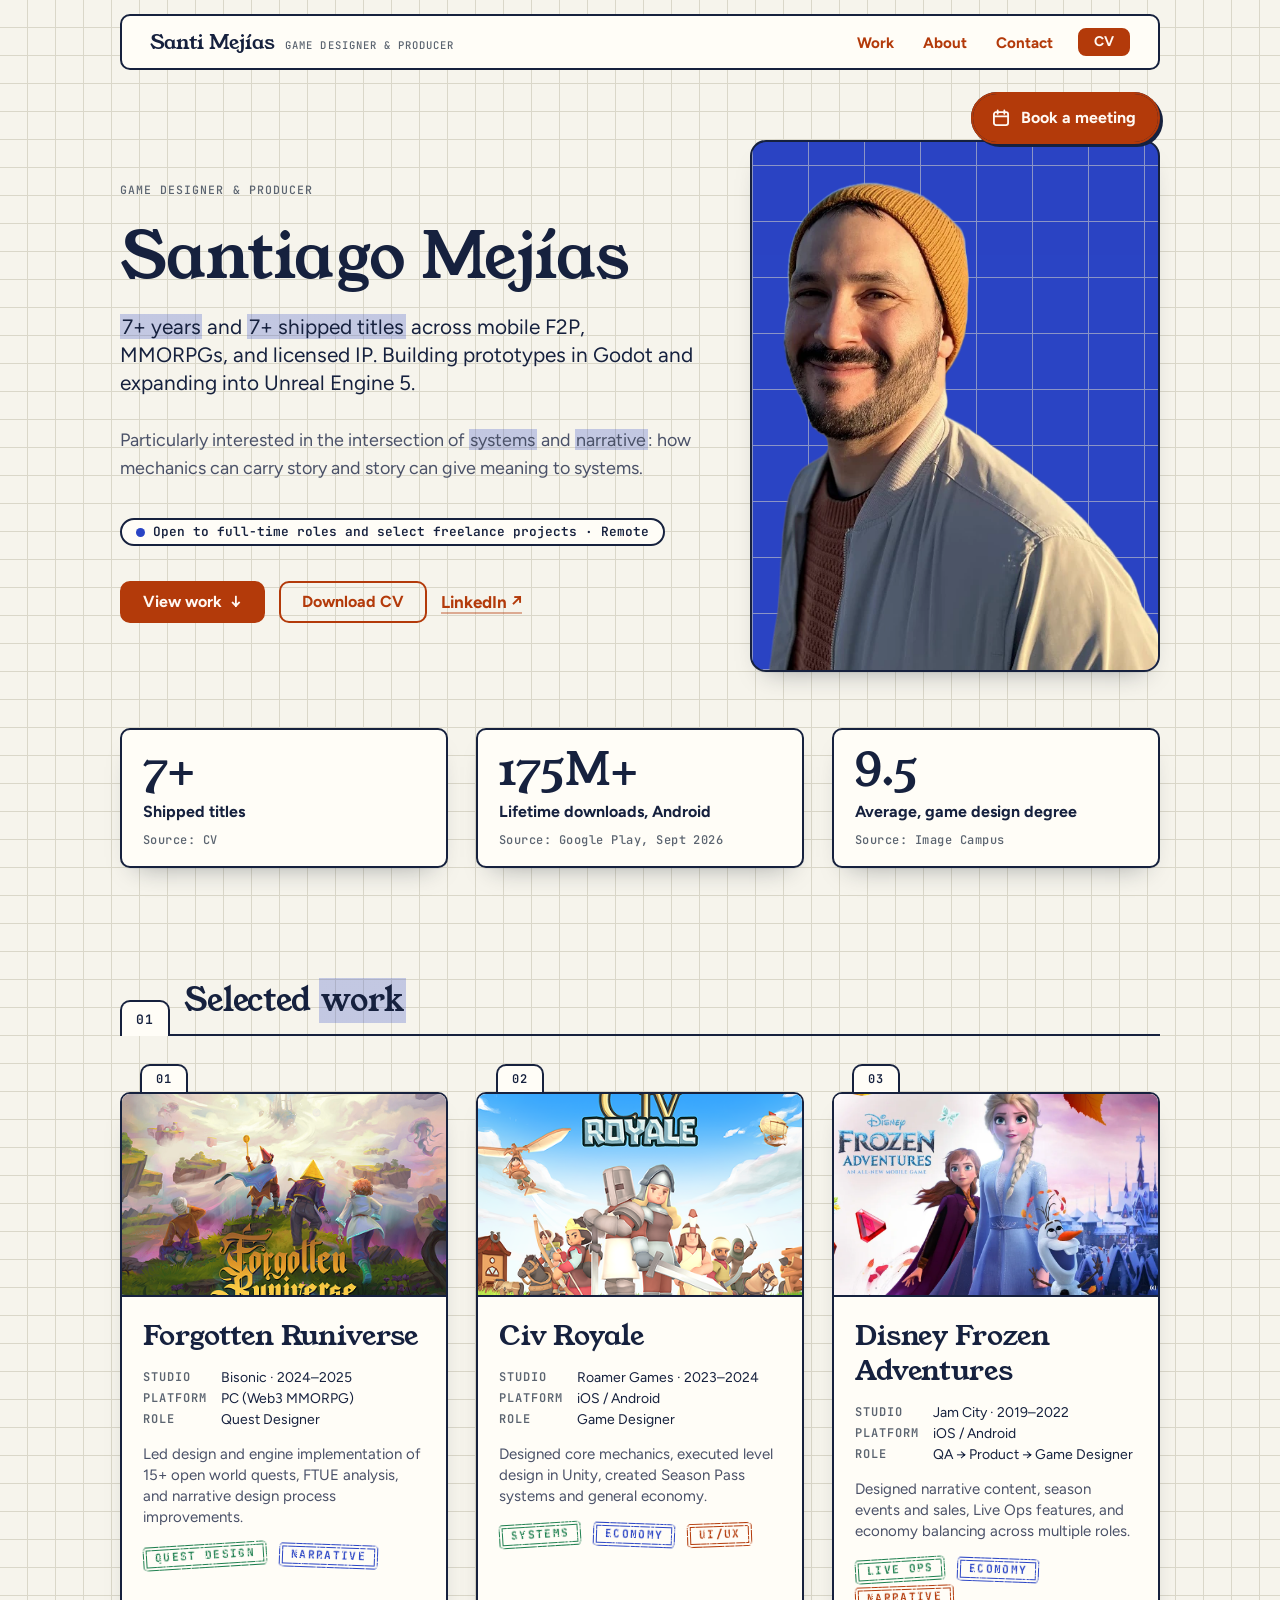
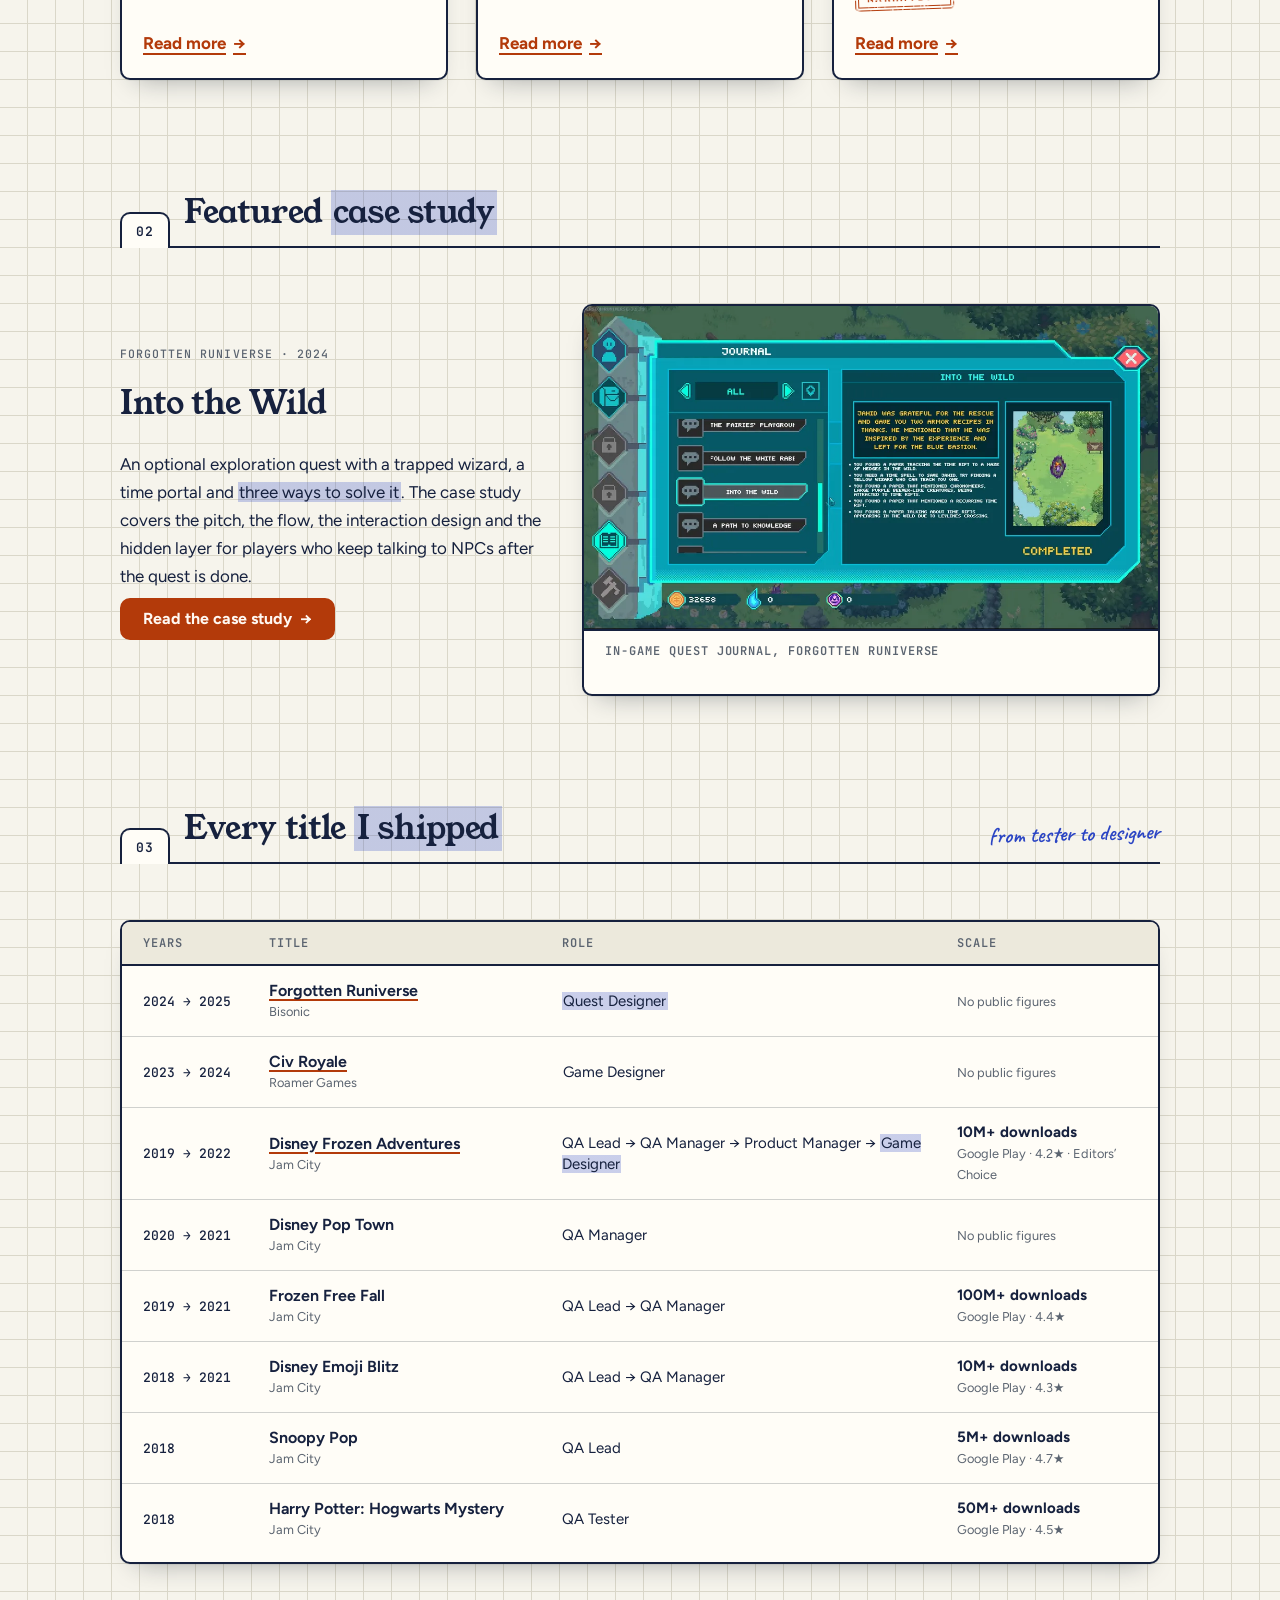
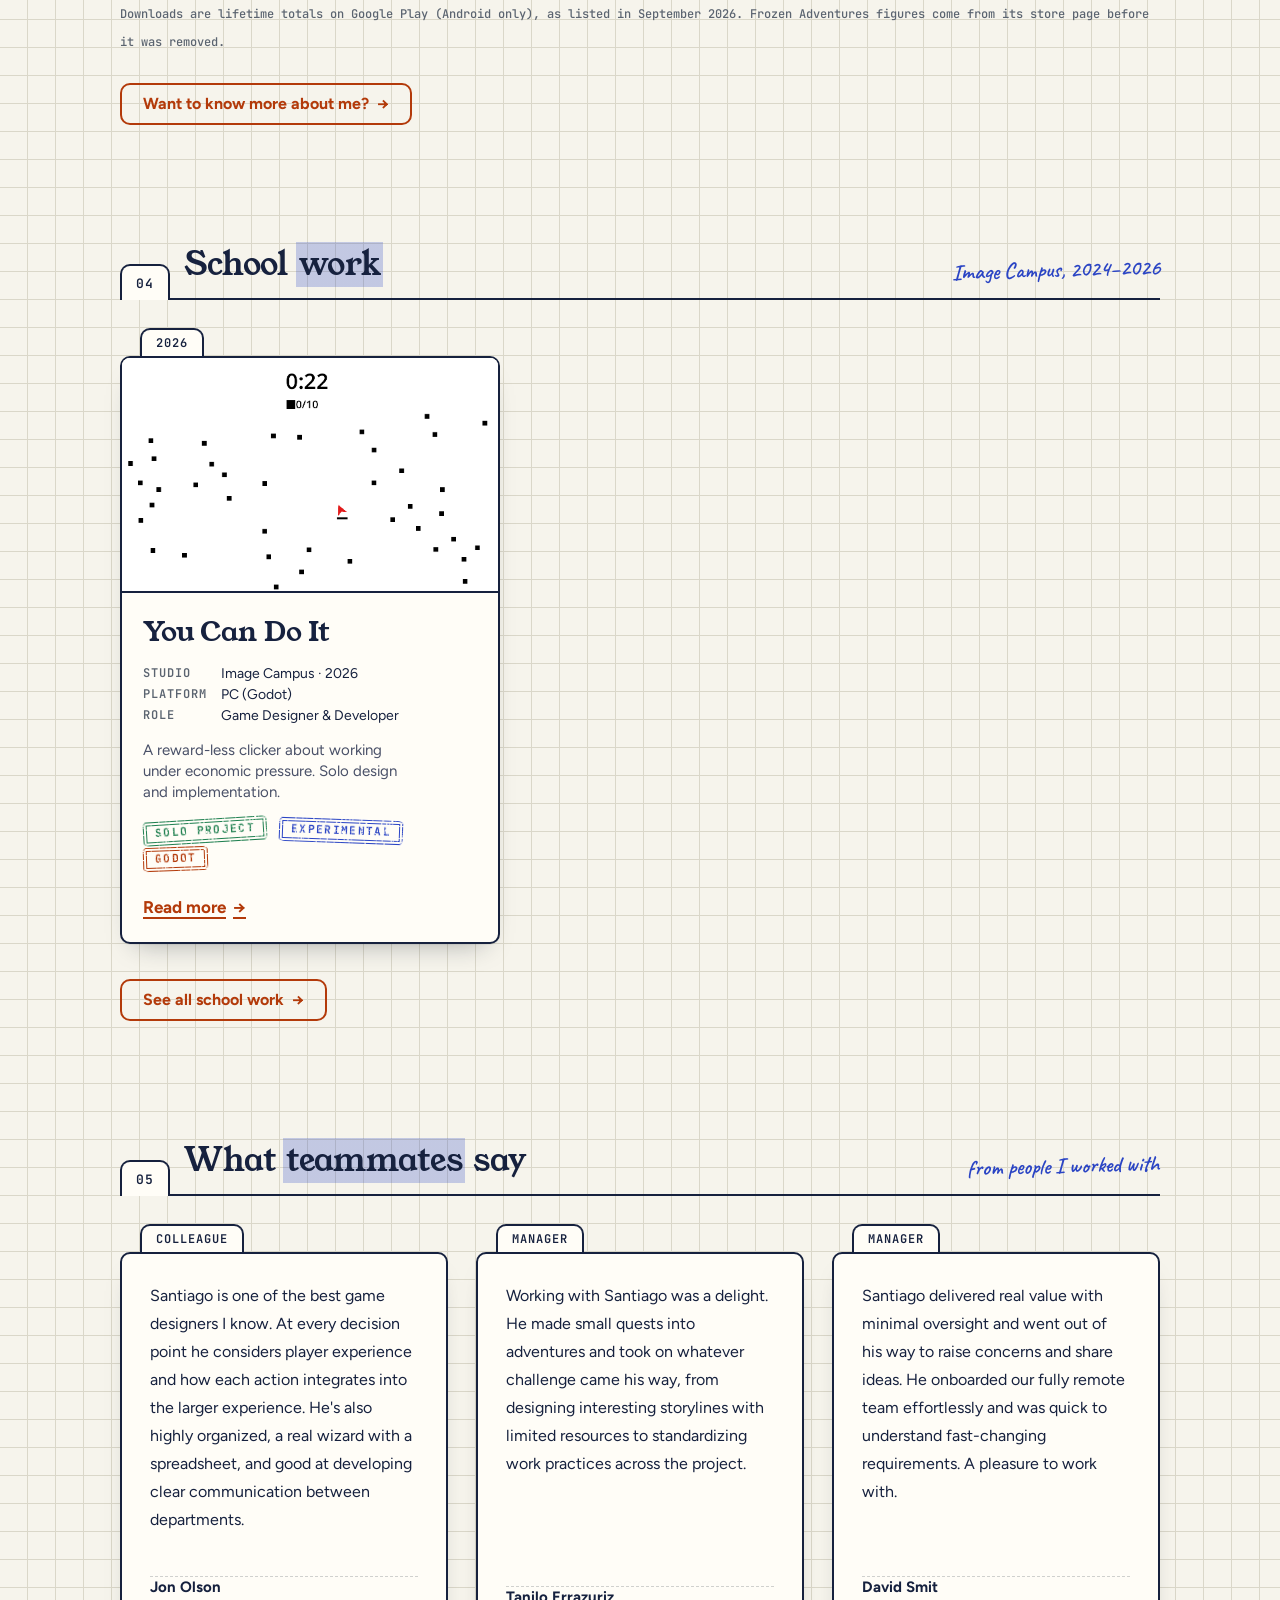
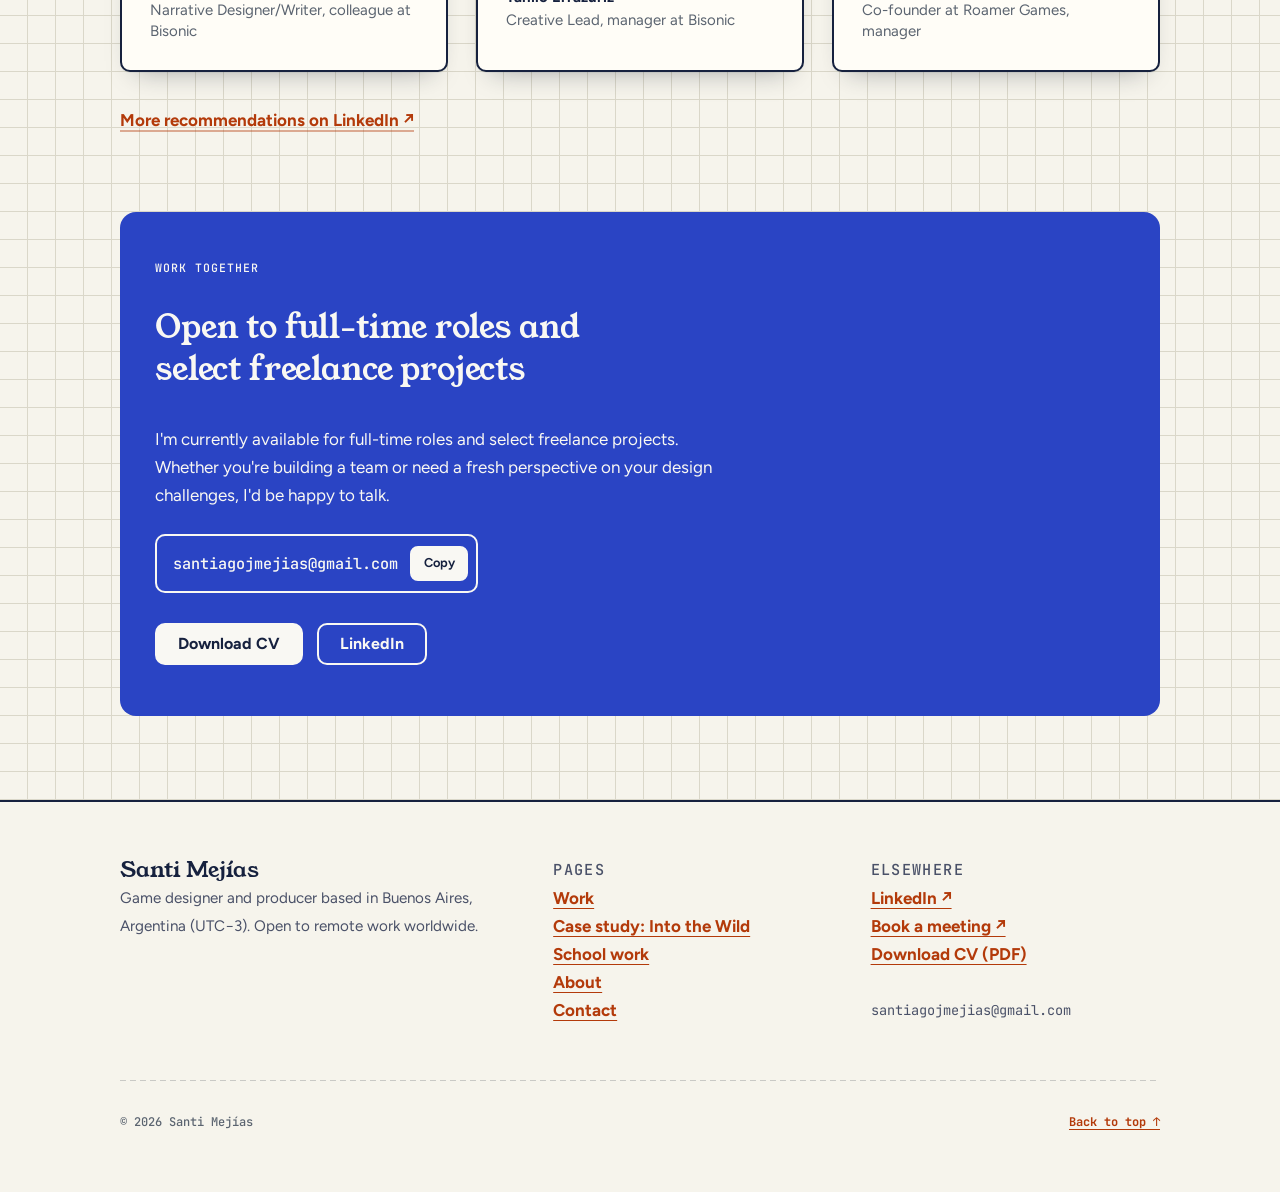
==== commit fe1315f0: "Remove dark mode Drops the theme toggle, the dark tokens and overrides, the theme-fade rules and the" ====
--- a/index.html
+++ b/index.html
@@ -5,8 +5,7 @@
 <meta name="viewport" content="width=device-width, initial-scale=1, viewport-fit=cover">
 <title>Santi Mejías | Game Designer &amp; Producer</title>
 <meta name="description" content="Santiago Mejías is a game designer and producer with 7+ years and 7+ shipped titles across mobile F2P, MMORPGs and licensed IP. Systems, narrative and quest design.">
-<meta name="theme-color" content="#F6F4EC" media="(prefers-color-scheme: light)">
-<meta name="theme-color" content="#10151C" media="(prefers-color-scheme: dark)">
+<meta name="theme-color" content="#F6F4EC">
 <meta property="og:type" content="website">
 <meta property="og:title" content="Santi Mejías | Game Designer &amp; Producer">
 <meta property="og:description" content="Santiago Mejías is a game designer and producer with 7+ years and 7+ shipped titles across mobile F2P, MMORPGs and licensed IP. Systems, narrative and quest design.">
@@ -29,9 +28,6 @@
         <li><a href="contact.html" data-nav="contact">Contact</a></li>
       </ul>
       <a class="btn btn--primary btn--sm" href="assets/Santiago-Mejias-CV.pdf">CV</a>
-      <button class="theme-btn" type="button" data-theme-toggle aria-label="Switch between light and dark theme">
-        <svg viewBox="0 0 24 24" fill="none" stroke="currentColor" stroke-width="2" stroke-linecap="round" stroke-linejoin="round" aria-hidden="true"><circle cx="12" cy="12" r="8.5"/><path d="M12 3.5v17a8.5 8.5 0 0 0 0-17z" fill="currentColor"/></svg>
-      </button>
     </nav>
   </div>
 </header>
--- a/assets/css/style.css
+++ b/assets/css/style.css
@@ -49,55 +49,9 @@
   --dash: repeating-linear-gradient(90deg, var(--line) 0 6px, transparent 6px 10px);
 }
 
-@media (prefers-color-scheme: dark) {
-  :root:not([data-theme="light"]) {
-    color-scheme: dark;
-    --paper: #10151C;
-    --paper-2: #171E28;
-    --card: #1A222D;
-    --ink: #E8E6DD;
-    --ink-2: #B9BEC7;
-    --ink-3: #8F97A3;
-    --line: rgba(232, 230, 221, 0.22);
-    --line-soft: rgba(232, 230, 221, 0.10);
-    --grid: rgba(143, 166, 255, 0.075);
-    --accent: #8FA6FF;
-    --accent-soft: rgba(143, 166, 255, 0.16);
-    --mark: rgba(143, 166, 255, 0.42);
-    --on-accent: #10151C;
-    --action: #FF9B62;
-    --action-soft: rgba(255, 155, 98, 0.16);
-    --on-action: #10151C;
-    --band-action: #8C3208;
-    --on-band-action: #FFF3EA;
-    --ok: #5FD09A;
-    --shadow: 0 1px 0 rgba(0, 0, 0, 0.4), 0 14px 26px -16px rgba(0, 0, 0, 0.8);
-  }
-}
-
-:root[data-theme="dark"] {
-  color-scheme: dark;
-  --paper: #10151C;
-  --paper-2: #171E28;
-  --card: #1A222D;
-  --ink: #E8E6DD;
-  --ink-2: #B9BEC7;
-  --ink-3: #8F97A3;
-  --line: rgba(232, 230, 221, 0.22);
-  --line-soft: rgba(232, 230, 221, 0.10);
-  --grid: rgba(143, 166, 255, 0.075);
-  --accent: #8FA6FF;
-  --accent-soft: rgba(143, 166, 255, 0.16);
-  --mark: rgba(143, 166, 255, 0.42);
-  --on-accent: #10151C;
-  --action: #FF9B62;
-  --action-soft: rgba(255, 155, 98, 0.16);
-  --on-action: #10151C;
-  --band-action: #8C3208;
-  --on-band-action: #FFF3EA;
-  --ok: #5FD09A;
-  --shadow: 0 1px 0 rgba(0, 0, 0, 0.4), 0 14px 26px -16px rgba(0, 0, 0, 0.8);
-}
+
+
+
 
 /* ---------- Base ---------- */
 
@@ -308,13 +262,9 @@
 .nav a:not(.btn):hover, .nav a[aria-current="page"] { background-size: 100% 2px; }
 .nav a:not(.btn):hover { color: var(--action); }
 
-.theme-btn {
-  display: inline-grid; place-items: center; width: 36px; height: 36px;
-  background: transparent; color: var(--ink); border: 1.5px solid var(--ink); border-radius: 50%;
-  cursor: pointer; transition: background 0.15s ease;
-}
-.theme-btn:hover { background: var(--action-soft); }
-.theme-btn svg { width: 18px; height: 18px; }
+
+
+
 
 @media (max-width: 520px) {
   .brand span { display: none; }
@@ -323,8 +273,6 @@
   .nav { gap: 8px; }
   .nav ul { gap: 10px; }
   .nav a:not(.btn) { font-size: 0.88rem; }
-  .theme-btn { width: 32px; height: 32px; }
-  .theme-btn svg { width: 16px; height: 16px; }
 }
 
 /* ---------- Sections ---------- */
@@ -390,8 +338,8 @@
   .avail { line-height: 18px; padding-block: 9px; }
   .avail i { margin-top: 4.5px; }
 }
-@media (prefers-color-scheme: dark) { :root:not([data-theme="light"]) .avail { background: color-mix(in srgb, var(--ok) 38%, var(--card)); } }
-:root[data-theme="dark"] .avail { background: color-mix(in srgb, var(--ok) 38%, var(--card)); }
+
+
 @media (prefers-reduced-motion: reduce) { .avail { animation: none; } }
 
 .hero-photo { display: flex; justify-content: center; width: 100%; }
@@ -466,7 +414,7 @@
    would mark up a printout. The SVG viewBox is the IMAGE's own size and the SVG uses `slice`,
    the same mapping as object-fit: cover, so a mark stays on the thing it points at however the
    frame is cropped or stretched by the rhythm pass. Every mark is an ink stroke over a paper
-   halo so it reads on both light and dark screenshots. main.js (initDraw) adds .in on scroll. */
+   halo so it reads on any screenshot. main.js (initDraw) adds .in on scroll. */
 .annot { position: absolute; inset: 0; z-index: 2; pointer-events: none; display: none; }
 .shot.has-img .annot { display: block; }
 .annot svg { position: absolute; inset: 0; width: 100%; height: 100%; }
@@ -516,10 +464,7 @@
 }
 .shot.has-img .shot-frame:focus-visible { outline: 3px solid var(--action); outline-offset: 3px; }
 
-/* theme switch: colours cross-fade only while toggling */
-.theme-fade, .theme-fade *, .theme-fade *::before, .theme-fade *::after {
-  transition: background-color .45s ease, color .45s ease, border-color .45s ease, fill .45s ease, stroke .45s ease, box-shadow .45s ease !important;
-}
+
 
 /* ---------- Work cards ---------- */
 
@@ -597,8 +542,8 @@
     -webkit-mask-image: linear-gradient(90deg, transparent, #000 55%); mask-image: linear-gradient(90deg, transparent, #000 55%);
   }
 }
-@media (prefers-color-scheme: dark) { :root:not([data-theme="light"]) .teaser::before { filter: saturate(0.6) brightness(0.65); } }
-:root[data-theme="dark"] .teaser::before { filter: saturate(0.6) brightness(0.65); }
+
+
 .teaser-copy { display: flex; flex-direction: column; gap: 14px; align-items: flex-start; }
 .teaser-copy p, .teaser-copy .label { margin: 0; }
 .teaser-copy p { max-width: 46ch; line-height: 1.6; }
@@ -674,8 +619,8 @@
   .t-card .t-roles { min-height: 56px; align-content: flex-start; }
   .t-card::before { inset: 0 0 auto 0; height: 92px; opacity: 0.85; -webkit-mask-image: linear-gradient(0deg, transparent, #000 60%); mask-image: linear-gradient(0deg, transparent, #000 60%); }
 }
-@media (prefers-color-scheme: dark) { :root:not([data-theme="light"]) .t-card::before { filter: saturate(0.75) brightness(0.8); } }
-:root[data-theme="dark"] .t-card::before { filter: saturate(0.75) brightness(0.8); }
+
+
 .t-item.is-design .t-card { box-shadow: 5px 5px 0 var(--accent-soft); }
 .t-top { min-height: 28px; display: flex; align-items: center; justify-content: space-between; gap: 12px; }
 .t-range { font: 500 0.7rem/var(--u) var(--f-mono); letter-spacing: 0.06em; color: var(--ink-2); white-space: nowrap; }
@@ -843,8 +788,8 @@
   .page-head--card .p-lede { max-width: 26em; }
   .page-head--card h1 { max-width: var(--title-max, none); }
 }
-@media (prefers-color-scheme: dark) { :root:not([data-theme="light"]) .page-head--card .hero-card::before { filter: saturate(0.65) brightness(0.65); } }
-:root[data-theme="dark"] .page-head--card .hero-card::before { filter: saturate(0.65) brightness(0.65); }
+
+
 
 /* floating character decoration (decorative, never affects layout) */
 .page-head .wrap { position: relative; }
@@ -912,8 +857,7 @@
   .p-side.is-stuck .facts--project::before { display: none; }
   .facts--project { transition: margin-top 0.35s cubic-bezier(0.2, 0.8, 0.2, 1); }
 }
-@media (min-width: 960px) and (prefers-color-scheme: dark) { :root:not([data-theme="light"]) .pf-head::before { filter: saturate(0.65) brightness(0.65); } }
-@media (min-width: 960px) { :root[data-theme="dark"] .pf-head::before { filter: saturate(0.65) brightness(0.65); } }
+
 @media (prefers-reduced-motion: reduce) { .pf-head, .facts--project { transition: none; } }
 /* Forgotten Runiverse: the character idles in the corner of the project card (it follows the scroll on desktop, where the card is sticky) */
 .facts--has-char::after {
@@ -1153,7 +1097,7 @@
 }
 
 @media print {
-  .site-header, .theme-btn, .skip { display: none; }
+  .site-header, .skip { display: none; }
   body { background: #fff; }
 }
 
@@ -1174,26 +1118,8 @@
   margin-block: var(--u);
   scroll-margin-top: calc(var(--header-h) + 12px);
 }
-@media (prefers-color-scheme: dark) {
-  :root:not([data-theme="light"]) .mr {
-    --mr-red: #FF8A80;
-    --mr-gold: #E8C45B;
-    --mr-item: #C79BF0;
-    --note-bg: #5E4F14;
-    --note-ink: #FFF0B3;
-    --note-fold: rgba(0, 0, 0, 0.35);
-    --note-tape: rgba(255, 255, 255, 0.16);
-  }
-}
-:root[data-theme="dark"] .mr {
-  --mr-red: #FF8A80;
-  --mr-gold: #E8C45B;
-  --mr-item: #C79BF0;
-  --note-bg: #5E4F14;
-  --note-ink: #FFF0B3;
-  --note-fold: rgba(0, 0, 0, 0.35);
-  --note-tape: rgba(255, 255, 255, 0.16);
-}
+
+
 
 .mr-bar { display: flex; justify-content: flex-end; padding-bottom: 6px; font-size: 0.85rem; }
 .mr-link { background: none; border: 0; padding: 2px; font: inherit; color: var(--action); text-decoration: underline; cursor: pointer; }
@@ -1322,7 +1248,7 @@
 }
 .nav a:not(.btn):hover { background-size: 100% 2px; background-position: 0 100%; background-image: linear-gradient(var(--action), var(--action)); color: var(--action); }
 .nav .btn { margin: 0; }
-.theme-btn { border-width: 2px; }
+
 @media (max-width: 520px) {
   .site-header .wrap { padding: 7px 16px; gap: 0 14px; }
   .nav, .nav ul { gap: 0 14px; }
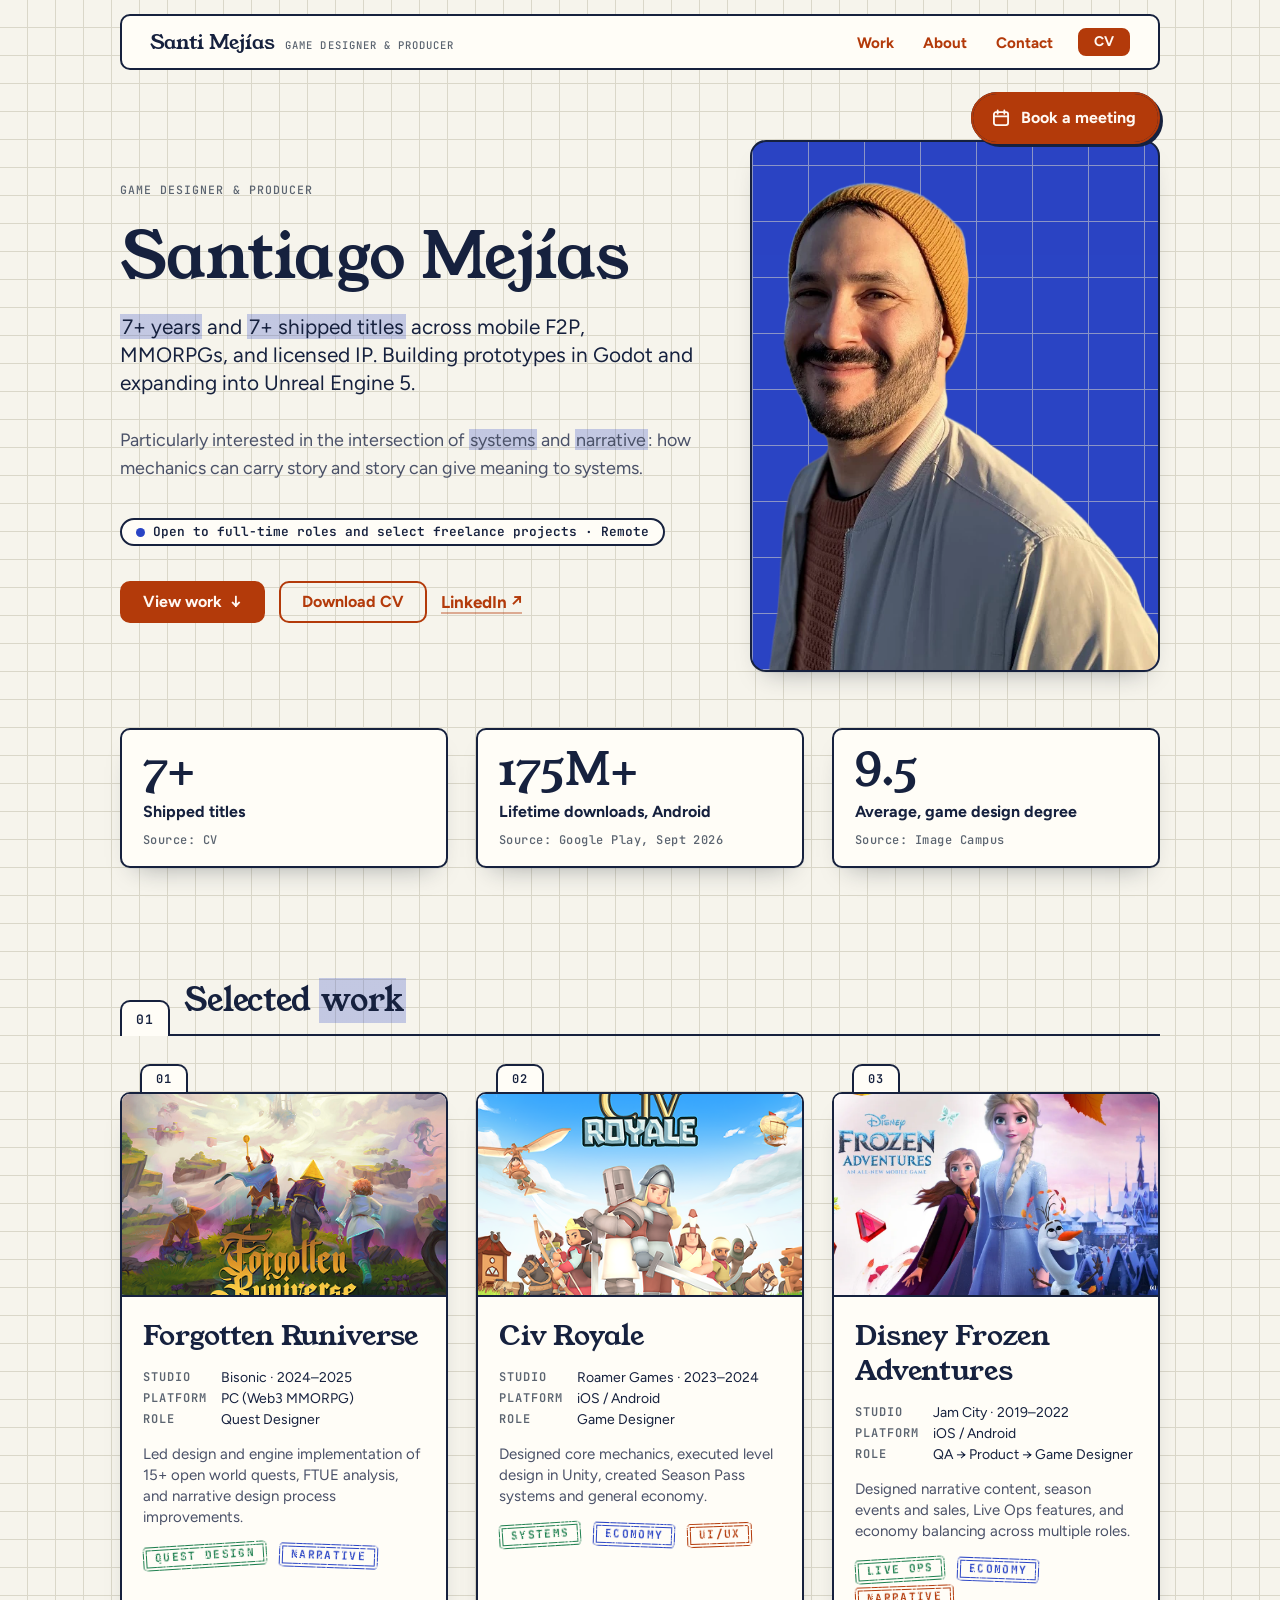
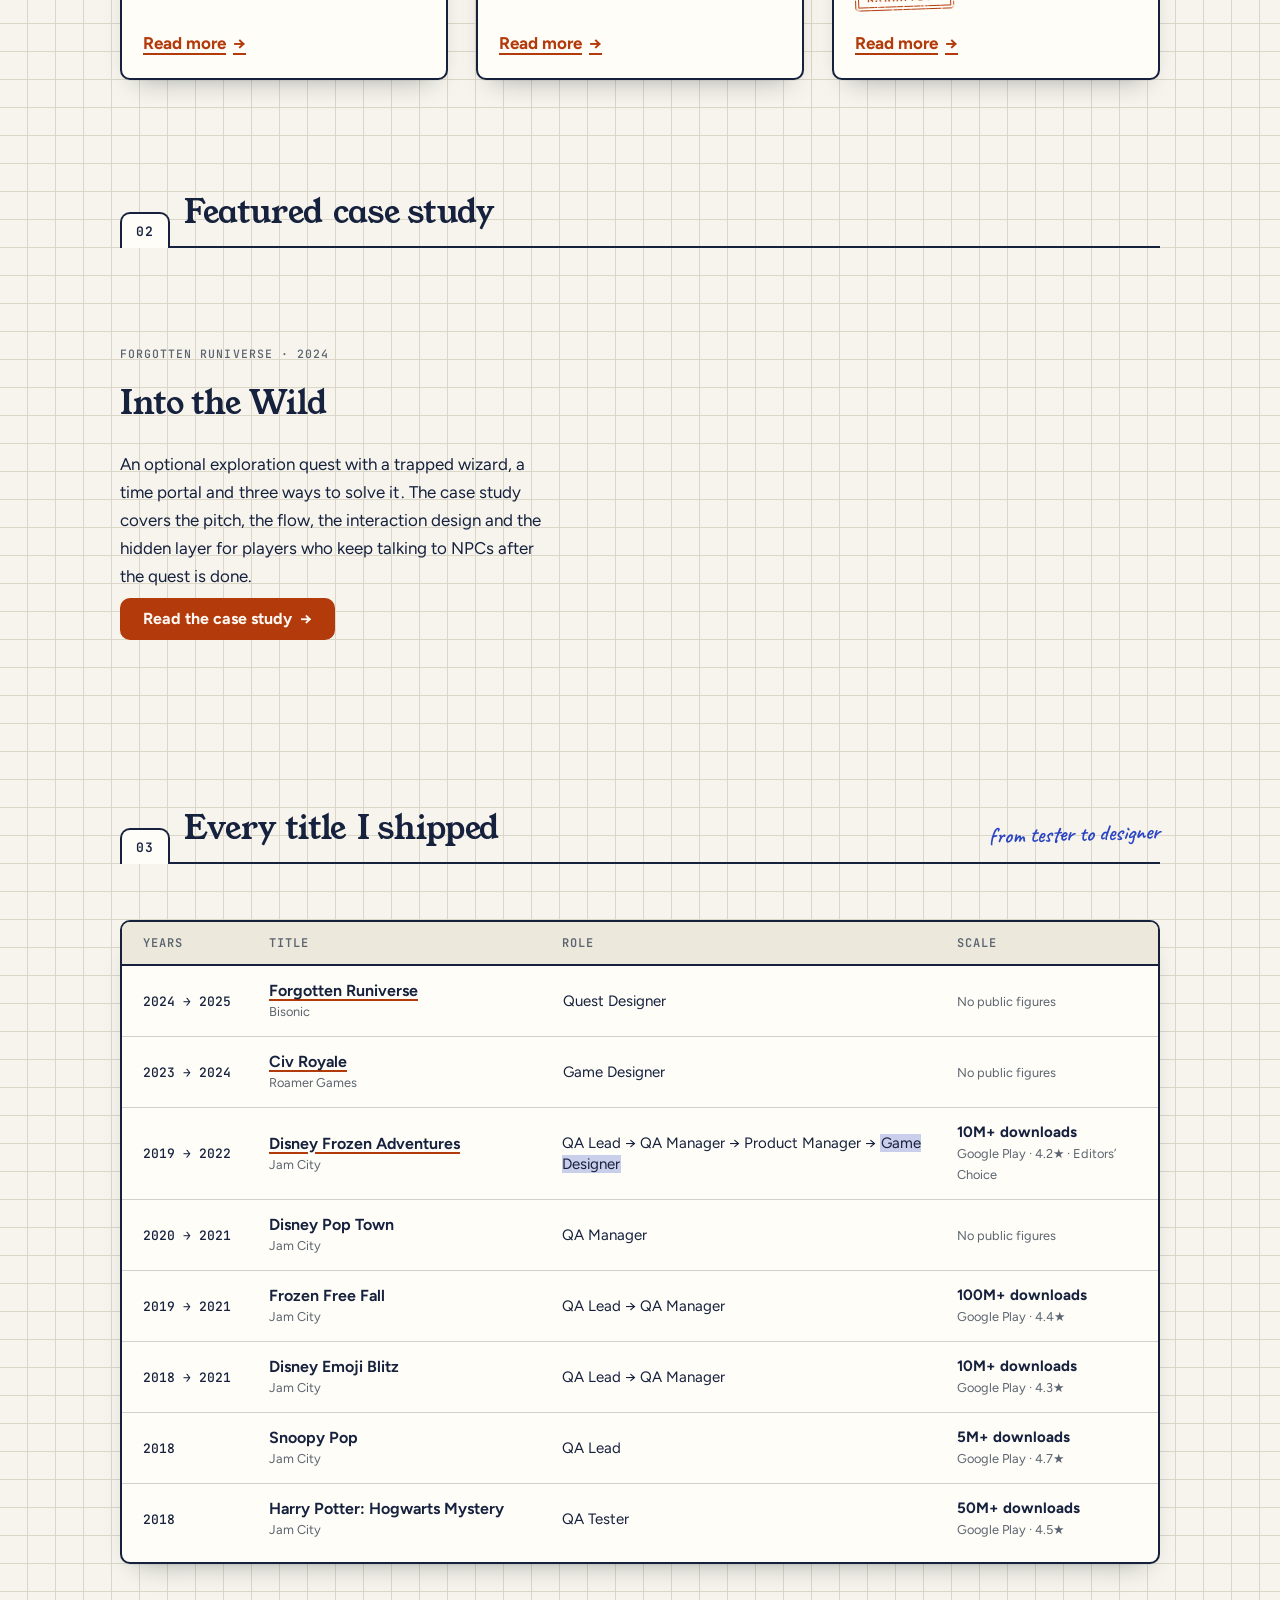
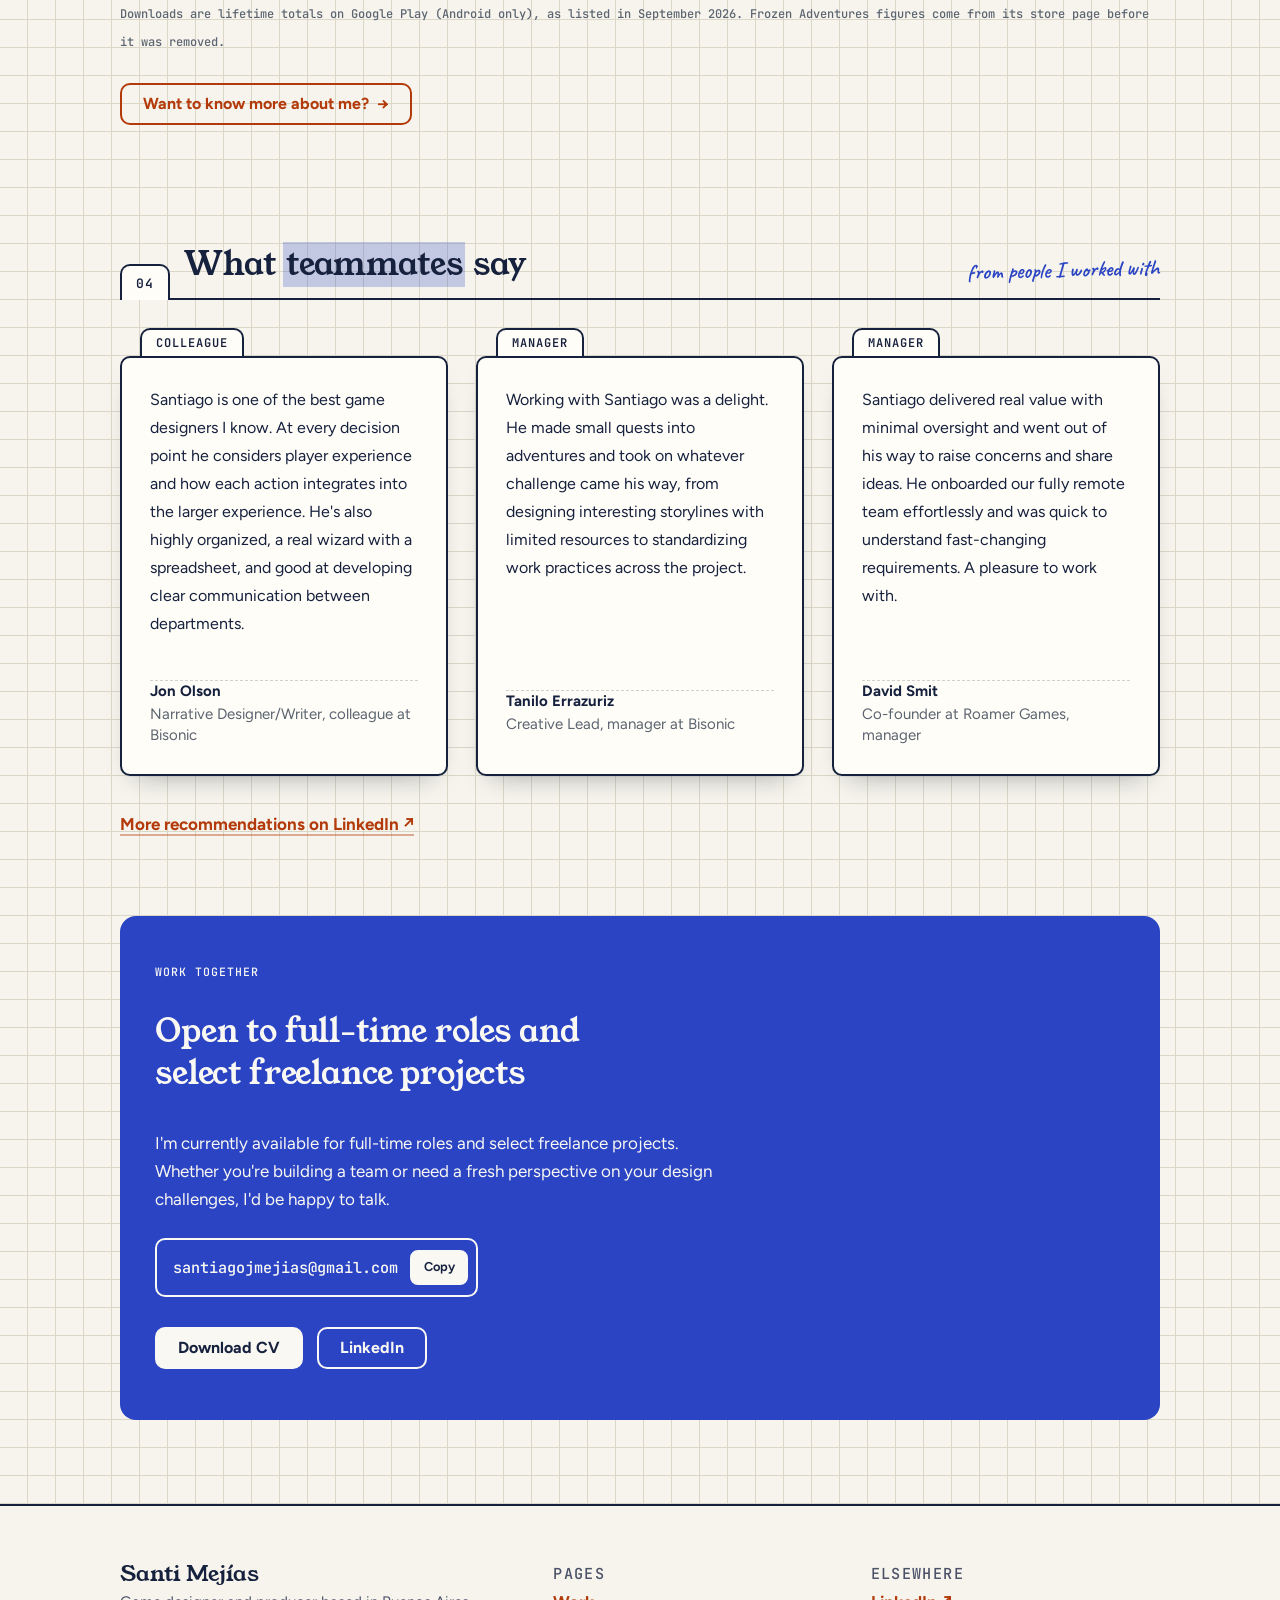
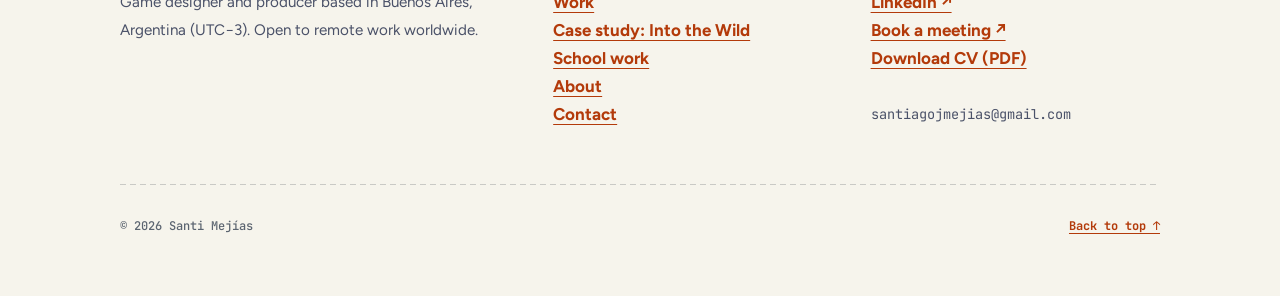
==== commit 2c01e1b8: "Remove the School Work section from the home The School Work page stays (footer link); its back link" ====
--- a/index.html
+++ b/index.html
@@ -146,29 +146,6 @@
     </div>
   </section>
 
-  <section class="section" id="school">
-    <div class="wrap">
-      <div class="sec-head">
-        <h2>School <mark>work</mark></h2>
-        <span class="hand">Image Campus, 2024–2026</span>
-      </div>
-      <div class="pcards pcards--one">
-        <a class="pcard" href="school-work.html#project-1" data-reveal="card">
-          <span class="tab">2026</span>
-          <div class="pcard-cover"><img src="assets/img/school-project-1.png" alt="You Can Do It, gameplay" loading="lazy" decoding="async"></div>
-          <div class="pcard-body">
-            <h3>You Can Do It</h3>
-            <dl class="meta-list"><div><dt>Studio</dt><dd>Image Campus · 2026</dd></div><div><dt>Platform</dt><dd>PC (Godot)</dd></div><div><dt>Role</dt><dd>Game Designer &amp; Developer</dd></div></dl>
-            <p>A reward-less clicker about working under economic pressure. Solo design and implementation.</p>
-            <ul class="tags"><li class="tag">Solo project</li><li class="tag">Experimental</li><li class="tag">Godot</li></ul>
-            <span class="more">Read more <span aria-hidden="true">→</span></span>
-          </div>
-        </a>
-      </div>
-      <div class="cta-row"><a class="btn" href="school-work.html">See all school work <span aria-hidden="true">→</span></a></div>
-    </div>
-  </section>
-
   <section class="section" id="testimonials">
     <div class="wrap">
       <div class="sec-head">
